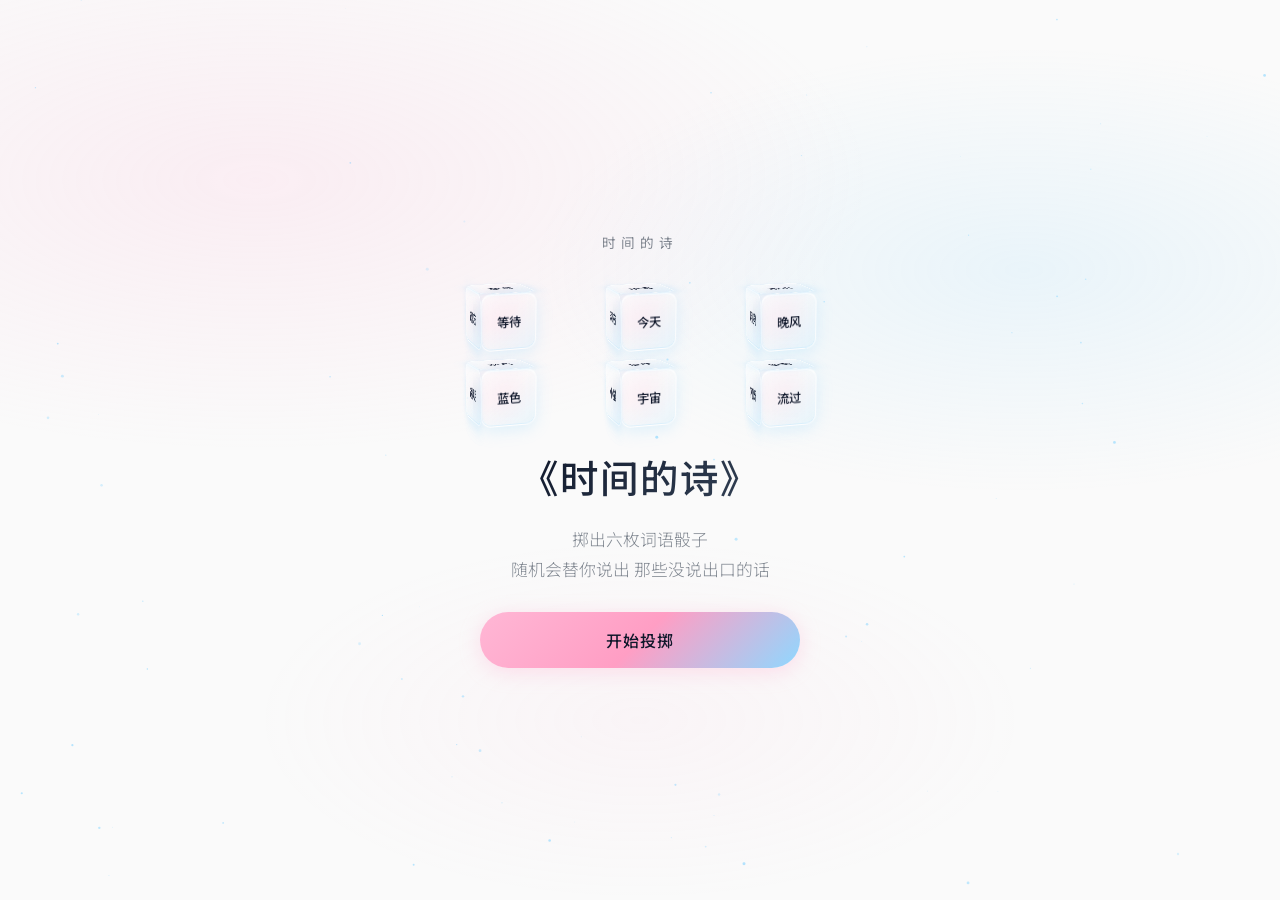
==== time-poetry-dice/index.html @ 2245b9db "Add 时间的诗 poetry dice H5 under time-poetry-dice/. Deploy as a subpath on GitHub Pages for mobile prev" ====
<!DOCTYPE html>
<html lang="zh-CN">
  <head>
    <meta charset="UTF-8" />
    <meta name="viewport" content="width=device-width, initial-scale=1.0, maximum-scale=1.0, user-scalable=no, viewport-fit=cover" />
    <meta name="apple-mobile-web-app-capable" content="yes" />
    <meta name="apple-mobile-web-app-status-bar-style" content="default" />
    <meta name="format-detection" content="telephone=no" />
    <meta name="description" content="掷出六枚词语骰子，让随机替你写出一句藏在心里的诗。" />
    <meta name="theme-color" content="#FAFAFA" />
    <meta property="og:title" content="时间的诗" />
    <meta property="og:description" content="掷出六枚词语骰子，随机会替你说出那些没说出口的话。" />
    <meta property="og:type" content="website" />
    <title>时间的诗</title>
    <link rel="preconnect" href="https://fonts.googleapis.com" />
    <link rel="preconnect" href="https://fonts.gstatic.com" crossorigin />
    <link href="https://fonts.googleapis.com/css2?family=Noto+Sans+SC:wght@300;400;500;700&display=swap" rel="stylesheet" />
    <link rel="stylesheet" href="./css/styles.css" />
  </head>
  <body>
    <canvas id="stars" aria-hidden="true"></canvas>
    <div class="aurora" aria-hidden="true"></div>

    <div id="app">
      <!-- 首页 -->
      <section class="screen screen--active" data-screen="home">
        <div class="screen-content home-content">
          <p class="logo reveal">时间的诗</p>
          <div class="dice-cluster reveal" id="home-dice-cluster" aria-hidden="true"></div>
          <h1 class="hero-title reveal">《时间的诗》</h1>
          <p class="hero-sub reveal">
            掷出六枚词语骰子<br />
            随机会替你说出 那些没说出口的话
          </p>
          <div class="actions reveal">
            <button class="btn btn-primary" type="button" data-action="start-roll">开始投掷</button>
          </div>
        </div>
      </section>

      <!-- 投掷页 -->
      <section class="screen" data-screen="roll">
        <div class="screen-content roll-content">
          <p class="roll-hint">骰子正在滚动…</p>
          <div class="dice-stage" id="roll-dice-stage"></div>
          <div class="particle-burst" id="particle-burst" aria-hidden="true"></div>
        </div>
      </section>

      <!-- 结果页 -->
      <section class="screen" data-screen="result">
        <div class="screen-content result-content">
          <p class="section-label reveal">你掷出了</p>
          <div class="dice-row reveal" id="result-dice-row"></div>

          <article class="module reveal">
            <h2 class="module-title">宇宙替你排好了答案</h2>
            <p class="poem-text" id="ai-poem"></p>
            <button class="text-btn" type="button" data-action="copy-poem">复制诗句</button>
          </article>

          <article class="module reveal">
            <h2 class="module-title">自己写一句</h2>
            <p class="module-hint">拖拽词语，排列出属于你的诗</p>
            <div class="tag-list" id="tag-list"></div>
            <p class="custom-poem" id="custom-poem"></p>
          </article>

          <article class="module module--interpret reveal">
            <h2 class="module-title">宇宙解读</h2>
            <p class="interpret-text" id="interpret-text"></p>
          </article>

          <div class="actions actions--result reveal">
            <button class="btn btn-primary" type="button" data-action="save-poster">保存诗卡</button>
            <button class="btn btn-secondary" type="button" data-action="share-friend">分享给朋友</button>
            <button class="btn btn-ghost" type="button" data-action="roll-again">再掷一次</button>
          </div>
        </div>
      </section>

      <!-- 分享页 -->
      <section class="screen" data-screen="share">
        <div class="screen-content share-content">
          <button class="share-back" type="button" data-action="back-result" aria-label="返回结果页">← 返回</button>
          <div class="poster-preview" id="poster-preview">
            <canvas id="poster-canvas"></canvas>
          </div>
          <div class="actions actions--share">
            <button class="btn btn-primary btn-block" type="button" data-action="download-poster">保存图片</button>
            <button class="btn btn-secondary btn-block" type="button" data-action="copy-share-text">复制文案</button>
          </div>
        </div>
      </section>
    </div>

    <p class="toast" id="toast" hidden></p>

    <div class="share-panel" id="share-panel" hidden>
      <div class="share-panel__backdrop" data-action="close-share"></div>
      <div class="share-panel__sheet" role="dialog" aria-label="分享">
        <p class="share-panel__title">分享给朋友</p>
        <div class="share-panel__options">
          <button class="share-option" type="button" data-action="share-copy-link">
            <span class="share-option__icon">🔗</span>
            <span class="share-option__label">复制链接</span>
          </button>
          <button class="share-option" type="button" data-action="share-copy-text">
            <span class="share-option__icon">📝</span>
            <span class="share-option__label">复制文案</span>
          </button>
          <button class="share-option" type="button" data-action="share-save">
            <span class="share-option__icon">🖼️</span>
            <span class="share-option__label">保存诗卡</span>
          </button>
        </div>
        <button class="share-panel__cancel" type="button" data-action="close-share">取消</button>
      </div>
    </div>

    <script defer src="./js/app.bundle.js"></script>
  </body>
</html>
---- time-poetry-dice/css/styles.css ----
*,
*::before,
*::after {
  box-sizing: border-box;
  margin: 0;
  padding: 0;
}

:root {
  --pink: #ffb7d5;
  --ice: #8fd8ff;
  --deep: #0f172a;
  --bg: #fafafa;
  --text: #1e293b;
  --text-dim: rgba(30, 41, 59, 0.55);
  --glass: rgba(255, 255, 255, 0.35);
  --glass-border: rgba(255, 255, 255, 0.65);
  --glass-shadow: rgba(143, 216, 255, 0.25);
  --btn-h: 56px;
  --btn-r: 28px;
  --float-cycle: 4s;
  --safe-top: env(safe-area-inset-top, 0px);
  --safe-bottom: env(safe-area-inset-bottom, 0px);
  --page-pad-x: clamp(20px, 5vw, 28px);
  --dice-sm: clamp(44px, 11vw, 56px);
  --dice-md: clamp(52px, 13vw, 68px);
  --dice-lg: clamp(64px, 16vw, 84px);
  font-size: clamp(15px, 3.8vw, 16px);
}

html,
body {
  height: 100%;
  overflow: hidden;
}

body {
  font-family: "Noto Sans SC", "HarmonyOS Sans", "PingFang SC", sans-serif;
  background: var(--bg);
  color: var(--text);
  -webkit-font-smoothing: antialiased;
  -webkit-tap-highlight-color: transparent;
}

#stars {
  position: fixed;
  inset: 0;
  width: 100%;
  height: 100%;
  z-index: 0;
  pointer-events: none;
}

.aurora {
  position: fixed;
  inset: 0;
  z-index: 1;
  pointer-events: none;
  background:
    radial-gradient(ellipse 80% 50% at 20% 20%, rgba(255, 183, 213, 0.18), transparent 60%),
    radial-gradient(ellipse 70% 45% at 80% 30%, rgba(143, 216, 255, 0.15), transparent 55%),
    radial-gradient(ellipse 60% 40% at 50% 80%, rgba(255, 183, 213, 0.08), transparent 50%);
  animation: aurora-breathe 6s ease-in-out infinite;
}

@keyframes aurora-breathe {
  0%,
  100% {
    opacity: 0.7;
  }
  50% {
    opacity: 1;
  }
}

#app {
  position: relative;
  z-index: 2;
  height: 100%;
  height: 100dvh;
}

.screen {
  position: absolute;
  inset: 0;
  display: flex;
  flex-direction: column;
  opacity: 0;
  visibility: hidden;
  pointer-events: none;
  transition: opacity 600ms cubic-bezier(0.22, 1, 0.36, 1),
    visibility 600ms;
  overflow: hidden;
}

.screen--active {
  opacity: 1;
  visibility: visible;
  pointer-events: auto;
}

.screen--entering {
  animation: screen-in 600ms cubic-bezier(0.22, 1, 0.36, 1);
}

.screen--leaving {
  animation: screen-out 600ms cubic-bezier(0.22, 1, 0.36, 1);
}

@keyframes screen-in {
  from {
    opacity: 0;
    transform: translateY(12px);
  }
  to {
    opacity: 1;
    transform: translateY(0);
  }
}

@keyframes screen-out {
  from {
    opacity: 1;
    transform: translateY(0);
  }
  to {
    opacity: 0;
    transform: translateY(-8px);
  }
}

.screen-content {
  flex: 1;
  display: flex;
  flex-direction: column;
  align-items: center;
  padding: calc(var(--safe-top) + 24px) var(--page-pad-x) calc(var(--safe-bottom) + 24px);
  overflow-y: auto;
  -webkit-overflow-scrolling: touch;
}

.reveal {
  opacity: 0;
  transform: translateY(16px);
  transition: opacity 650ms cubic-bezier(0.22, 1, 0.36, 1),
    transform 650ms cubic-bezier(0.22, 1, 0.36, 1);
}

.reveal--visible {
  opacity: 1;
  transform: translateY(0);
}

/* ── Home ── */
.home-content {
  justify-content: center;
  text-align: center;
  gap: 20px;
}

.logo {
  font-size: 0.85rem;
  letter-spacing: 0.35em;
  color: var(--text-dim);
  text-transform: uppercase;
}

.dice-cluster {
  display: grid;
  grid-template-columns: repeat(3, 1fr);
  gap: clamp(12px, 3vw, 20px);
  padding: 16px 0 8px;
  max-width: 320px;
  width: 100%;
}

.hero-title {
  font-size: clamp(1.8rem, 6vw, 2.4rem);
  font-weight: 500;
  letter-spacing: 0.05em;
  background: linear-gradient(135deg, var(--deep) 0%, #334155 100%);
  -webkit-background-clip: text;
  background-clip: text;
  -webkit-text-fill-color: transparent;
}

.hero-sub {
  font-size: clamp(0.95rem, 3.5vw, 1.05rem);
  line-height: 1.8;
  color: var(--text-dim);
  font-weight: 300;
}

/* ── Dice 3D ── */
.dice-wrap {
  perspective: 600px;
  display: flex;
  justify-content: center;
  align-items: center;
}

.dice-wrap--sm {
  --size: var(--dice-sm);
}

.dice-wrap--md {
  --size: var(--dice-md);
}

.dice-wrap--lg {
  --size: var(--dice-lg);
}

.dice-wrap--float {
  animation: dice-float var(--float-cycle) ease-in-out infinite;
}

.dice-wrap--float:nth-child(2) {
  animation-delay: 0.5s;
}
.dice-wrap--float:nth-child(3) {
  animation-delay: 1s;
}
.dice-wrap--float:nth-child(4) {
  animation-delay: 1.5s;
}
.dice-wrap--float:nth-child(5) {
  animation-delay: 2s;
}
.dice-wrap--float:nth-child(6) {
  animation-delay: 2.5s;
}

@keyframes dice-float {
  0%,
  100% {
    transform: translateY(0);
  }
  50% {
    transform: translateY(-10px);
  }
}

.dice-cube {
  --size: var(--dice-md);
  --half: calc(var(--size) / 2);
  position: relative;
  width: var(--size);
  height: var(--size);
  transform-style: preserve-3d;
  transform: rotateX(-12deg) rotateY(18deg);
  transition: transform 400ms cubic-bezier(0.22, 1, 0.36, 1);
}

.dice-wrap--sm .dice-cube {
  --size: var(--dice-sm);
}

.dice-wrap--md .dice-cube {
  --size: var(--dice-md);
}

.dice-wrap--lg .dice-cube {
  --size: var(--dice-lg);
}

.dice-face {
  position: absolute;
  inset: 0;
  display: flex;
  align-items: center;
  justify-content: center;
  font-size: calc(var(--size) * 0.22);
  font-weight: 500;
  color: var(--deep);
  backface-visibility: hidden;
  border-radius: calc(var(--size) * 0.18);
  background: linear-gradient(
    145deg,
    rgba(255, 255, 255, 0.55) 0%,
    rgba(255, 255, 255, 0.2) 40%,
    rgba(143, 216, 255, 0.15) 100%
  );
  border: 1px solid var(--glass-border);
  box-shadow:
    inset 0 1px 0 rgba(255, 255, 255, 0.8),
    inset 0 -1px 0 rgba(143, 216, 255, 0.2),
    0 4px 16px var(--glass-shadow);
  backdrop-filter: blur(8px);
  -webkit-backdrop-filter: blur(8px);
}

.dice-wrap--float .dice-cube::after {
  content: "";
  position: absolute;
  inset: -8px;
  border-radius: 50%;
  background: radial-gradient(circle, rgba(255, 183, 213, 0.25), transparent 70%);
  animation: glow-breathe var(--float-cycle) ease-in-out infinite;
  z-index: -1;
  pointer-events: none;
}

@keyframes glow-breathe {
  0%,
  100% {
    opacity: 0.4;
    transform: scale(0.95);
  }
  50% {
    opacity: 0.8;
    transform: scale(1.05);
  }
}

.dice-cube--spin {
  animation: dice-spin 1.3s cubic-bezier(0.4, 0, 0.2, 1) forwards;
}

@keyframes dice-spin {
  0% {
    transform: rotateX(0deg) rotateY(0deg) rotateZ(0deg);
  }
  100% {
    transform: rotateX(720deg) rotateY(1080deg) rotateZ(360deg);
  }
}

.dice-cube--bounce {
  animation: dice-bounce 0.3s ease-out;
}

@keyframes dice-bounce {
  0%,
  100% {
    transform: scale(1);
  }
  50% {
    transform: scale(1.08);
  }
}

.dice-cube--landed {
  filter: drop-shadow(0 0 12px rgba(255, 183, 213, 0.5));
}

/* ── Roll ── */
.roll-content {
  justify-content: center;
  gap: 32px;
}

.roll-hint {
  font-size: 0.95rem;
  color: var(--text-dim);
  letter-spacing: 0.1em;
}

.dice-stage {
  display: grid;
  grid-template-columns: repeat(3, 1fr);
  gap: clamp(16px, 4vw, 28px);
  max-width: 360px;
  width: 100%;
  position: relative;
}

.particle-burst {
  position: fixed;
  inset: 0;
  pointer-events: none;
  display: flex;
  align-items: center;
  justify-content: center;
  z-index: 10;
}

.particle-burst--active .particle {
  animation: particle-fly 1s ease-out forwards;
}

.particle {
  position: absolute;
  width: 6px;
  height: 6px;
  border-radius: 50%;
  background: linear-gradient(135deg, var(--pink), var(--ice));
  opacity: 0;
}

@keyframes particle-fly {
  0% {
    opacity: 1;
    transform: translate(0, 0) scale(1);
  }
  100% {
    opacity: 0;
    transform: translate(var(--tx), var(--ty)) scale(0);
  }
}

/* ── Result ── */
.result-content {
  align-items: stretch;
  gap: 20px;
  max-width: 480px;
  margin: 0 auto;
  width: 100%;
}

.section-label {
  text-align: center;
  font-size: 0.85rem;
  color: var(--text-dim);
  letter-spacing: 0.15em;
}

.dice-row {
  display: flex;
  flex-wrap: wrap;
  justify-content: center;
  gap: 12px;
  padding: 8px 0;
}

.module {
  background: rgba(255, 255, 255, 0.5);
  border: 1px solid rgba(255, 255, 255, 0.7);
  border-radius: 20px;
  padding: 20px;
  backdrop-filter: blur(12px);
  -webkit-backdrop-filter: blur(12px);
  box-shadow: 0 4px 24px rgba(143, 216, 255, 0.12);
}

.module-title {
  font-size: 0.9rem;
  font-weight: 500;
  color: var(--deep);
  margin-bottom: 12px;
  letter-spacing: 0.05em;
}

.module-hint {
  font-size: 0.8rem;
  color: var(--text-dim);
  margin-bottom: 12px;
}

.poem-text {
  font-size: clamp(1.05rem, 4vw, 1.2rem);
  line-height: 1.9;
  font-weight: 400;
  white-space: pre-line;
  color: var(--deep);
}

.text-btn {
  margin-top: 12px;
  background: none;
  border: none;
  color: var(--ice);
  font-size: 0.85rem;
  cursor: pointer;
  padding: 4px 0;
  font-family: inherit;
}

.text-btn:active {
  opacity: 0.7;
}

.tag-list {
  display: flex;
  flex-wrap: wrap;
  gap: 10px;
  min-height: 44px;
}

.tag-card {
  padding: 10px 16px;
  border-radius: 14px;
  border: 1px solid rgba(255, 183, 213, 0.5);
  background: linear-gradient(135deg, rgba(255, 255, 255, 0.7), rgba(255, 183, 213, 0.15));
  font-size: 0.9rem;
  color: var(--deep);
  cursor: grab;
  font-family: inherit;
  transition: transform 150ms, box-shadow 150ms;
  box-shadow: 0 2px 8px rgba(255, 183, 213, 0.15);
}

.tag-card:active {
  cursor: grabbing;
}

.tag-card--dragging {
  opacity: 0.5;
  transform: scale(0.95);
}

.tag-card--over {
  box-shadow: 0 0 0 2px var(--ice);
  transform: scale(1.05);
}

.custom-poem {
  margin-top: 14px;
  font-size: 1rem;
  line-height: 1.8;
  white-space: pre-line;
  color: var(--text-dim);
  min-height: 1.8em;
}

.module--interpret {
  background: linear-gradient(135deg, rgba(15, 23, 42, 0.04), rgba(143, 216, 255, 0.08));
}

.interpret-text {
  font-size: 0.95rem;
  line-height: 1.85;
  white-space: pre-line;
  color: var(--text);
  font-weight: 300;
}

/* ── Buttons ── */
.actions {
  display: flex;
  flex-direction: column;
  gap: 12px;
  width: 100%;
  max-width: 320px;
  margin: 8px auto 0;
}

.actions--result {
  max-width: 100%;
  padding-top: 8px;
}

.btn {
  height: var(--btn-h);
  border-radius: var(--btn-r);
  border: none;
  font-family: inherit;
  font-size: 1rem;
  font-weight: 500;
  cursor: pointer;
  transition: transform 150ms ease, box-shadow 150ms ease, opacity 150ms;
  letter-spacing: 0.05em;
}

.btn:active,
.btn--pressed {
  transform: scale(0.95);
}

.btn-primary {
  background: linear-gradient(135deg, var(--pink) 0%, #ff9ec4 50%, var(--ice) 100%);
  color: var(--deep);
  box-shadow: 0 4px 20px rgba(255, 183, 213, 0.4);
}

.btn-secondary {
  background: rgba(255, 255, 255, 0.7);
  color: var(--deep);
  border: 1px solid rgba(143, 216, 255, 0.5);
  box-shadow: 0 2px 12px rgba(143, 216, 255, 0.15);
}

.btn-ghost {
  background: transparent;
  color: var(--text-dim);
  height: 44px;
}

.btn-block {
  width: 100%;
}

/* ── Share ── */
.share-content {
  align-items: stretch;
  gap: 16px;
}

.share-back {
  align-self: flex-start;
  background: none;
  border: none;
  font-family: inherit;
  font-size: 0.95rem;
  color: var(--text-dim);
  cursor: pointer;
  padding: 4px 0;
}

.poster-preview {
  display: flex;
  justify-content: center;
  align-items: center;
  flex: 1;
  min-height: 0;
  overflow: hidden;
}

#poster-canvas {
  border-radius: 16px;
  box-shadow: 0 8px 40px rgba(15, 23, 42, 0.2);
  max-height: 60vh;
  width: auto;
  height: auto;
}

.actions--share {
  max-width: 100%;
}

/* ── Toast ── */
.toast[hidden] {
  display: none !important;
}

.toast:not([hidden]) {
  position: fixed;
  bottom: calc(var(--safe-bottom) + 32px);
  left: 50%;
  transform: translateX(-50%);
  z-index: 100;
  background: rgba(15, 23, 42, 0.85);
  color: #fff;
  padding: 12px 24px;
  border-radius: 24px;
  font-size: 0.9rem;
  pointer-events: none;
  animation: toast-in 300ms ease;
}

@keyframes toast-in {
  from {
    opacity: 0;
    transform: translateX(-50%) translateY(8px);
  }
  to {
    opacity: 1;
    transform: translateX(-50%) translateY(0);
  }
}

/* ── Share panel ── */
.share-panel[hidden] {
  display: none !important;
}

.share-panel:not([hidden]) {
  position: fixed;
  inset: 0;
  z-index: 50;
  display: flex;
  align-items: flex-end;
  justify-content: center;
}

.share-panel__backdrop {
  position: absolute;
  inset: 0;
  background: rgba(15, 23, 42, 0.4);
  backdrop-filter: blur(4px);
}

.share-panel__sheet {
  position: relative;
  width: 100%;
  max-width: 480px;
  background: #fff;
  border-radius: 24px 24px 0 0;
  padding: 24px var(--page-pad-x) calc(var(--safe-bottom) + 16px);
  animation: sheet-up 300ms ease;
}

@keyframes sheet-up {
  from {
    transform: translateY(100%);
  }
  to {
    transform: translateY(0);
  }
}

.share-panel__title {
  text-align: center;
  font-size: 0.95rem;
  color: var(--text-dim);
  margin-bottom: 20px;
}

.share-panel__options {
  display: flex;
  justify-content: center;
  gap: 32px;
  margin-bottom: 20px;
}

.share-option {
  display: flex;
  flex-direction: column;
  align-items: center;
  gap: 8px;
  background: none;
  border: none;
  cursor: pointer;
  font-family: inherit;
}

.share-option__icon {
  width: 56px;
  height: 56px;
  border-radius: 16px;
  background: rgba(143, 216, 255, 0.15);
  display: flex;
  align-items: center;
  justify-content: center;
  font-size: 1.5rem;
}

.share-option__label {
  font-size: 0.8rem;
  color: var(--text-dim);
}

.share-panel__cancel {
  width: 100%;
  height: 48px;
  border: none;
  background: rgba(15, 23, 42, 0.05);
  border-radius: 24px;
  font-family: inherit;
  font-size: 0.95rem;
  color: var(--text-dim);
  cursor: pointer;
}

@media (min-width: 768px) {
  .dice-cluster {
    max-width: 400px;
  }

  .dice-stage {
    max-width: 420px;
  }
}
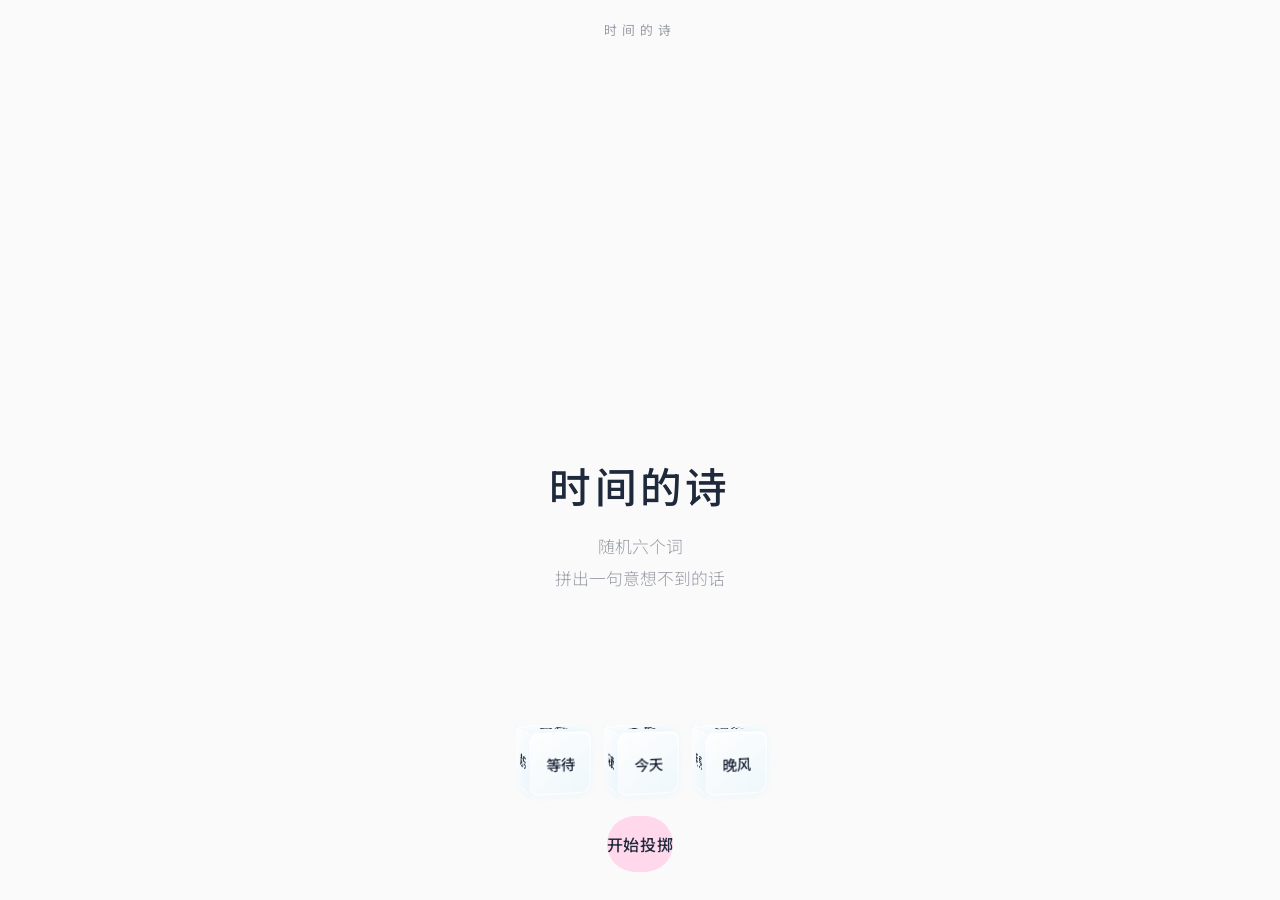
==== commit 78ed8b5b: "Update 时间的诗 to V2 PRD: minimal home, best arrangement, new share. Shift from universe/healing theme " ====
--- a/time-poetry-dice/index.html
+++ b/time-poetry-dice/index.html
@@ -6,10 +6,10 @@
     <meta name="apple-mobile-web-app-capable" content="yes" />
     <meta name="apple-mobile-web-app-status-bar-style" content="default" />
     <meta name="format-detection" content="telephone=no" />
-    <meta name="description" content="掷出六枚词语骰子，让随机替你写出一句藏在心里的诗。" />
+    <meta name="description" content="随机六个词，拼出一句意想不到的话。" />
     <meta name="theme-color" content="#FAFAFA" />
     <meta property="og:title" content="时间的诗" />
-    <meta property="og:description" content="掷出六枚词语骰子，随机会替你说出那些没说出口的话。" />
+    <meta property="og:description" content="随机六个词，拼出一句意想不到的话。" />
     <meta property="og:type" content="website" />
     <title>时间的诗</title>
     <link rel="preconnect" href="https://fonts.googleapis.com" />
@@ -18,21 +18,18 @@
     <link rel="stylesheet" href="./css/styles.css" />
   </head>
   <body>
-    <canvas id="stars" aria-hidden="true"></canvas>
-    <div class="aurora" aria-hidden="true"></div>
-
     <div id="app">
       <!-- 首页 -->
       <section class="screen screen--active" data-screen="home">
         <div class="screen-content home-content">
           <p class="logo reveal">时间的诗</p>
-          <div class="dice-cluster reveal" id="home-dice-cluster" aria-hidden="true"></div>
-          <h1 class="hero-title reveal">《时间的诗》</h1>
-          <p class="hero-sub reveal">
-            掷出六枚词语骰子<br />
-            随机会替你说出 那些没说出口的话
-          </p>
-          <div class="actions reveal">
+          <div class="home-spacer reveal" aria-hidden="true"></div>
+          <div class="home-main reveal">
+            <h1 class="hero-title">时间的诗</h1>
+            <p class="hero-sub">随机六个词<br />拼出一句意想不到的话</p>
+          </div>
+          <div class="home-bottom reveal">
+            <div class="dice-cluster dice-cluster--3" id="home-dice-cluster" aria-hidden="true"></div>
             <button class="btn btn-primary" type="button" data-action="start-roll">开始投掷</button>
           </div>
         </div>
@@ -41,40 +38,29 @@
       <!-- 投掷页 -->
       <section class="screen" data-screen="roll">
         <div class="screen-content roll-content">
-          <p class="roll-hint">骰子正在滚动…</p>
           <div class="dice-stage" id="roll-dice-stage"></div>
-          <div class="particle-burst" id="particle-burst" aria-hidden="true"></div>
         </div>
       </section>
 
       <!-- 结果页 -->
       <section class="screen" data-screen="result">
         <div class="screen-content result-content">
-          <p class="section-label reveal">你掷出了</p>
-          <div class="dice-row reveal" id="result-dice-row"></div>
+          <div class="result-dice-mini reveal" id="result-dice-row"></div>
 
-          <article class="module reveal">
-            <h2 class="module-title">宇宙替你排好了答案</h2>
-            <p class="poem-text" id="ai-poem"></p>
-            <button class="text-btn" type="button" data-action="copy-poem">复制诗句</button>
-          </article>
-
-          <article class="module reveal">
-            <h2 class="module-title">自己写一句</h2>
-            <p class="module-hint">拖拽词语，排列出属于你的诗</p>
+          <div class="arrange-core reveal">
+            <h2 class="module-title">你会怎么排列？</h2>
+            <div class="word-reveal" id="word-reveal" aria-live="polite"></div>
             <div class="tag-list" id="tag-list"></div>
-            <p class="custom-poem" id="custom-poem"></p>
-          </article>
-
-          <article class="module module--interpret reveal">
-            <h2 class="module-title">宇宙解读</h2>
-            <p class="interpret-text" id="interpret-text"></p>
-          </article>
+            <p class="custom-preview" id="custom-poem"></p>
+            <button class="btn btn-soft" type="button" data-action="best-arrange">看看最佳排列</button>
+            <p class="best-loading" id="best-loading" hidden>正在寻找最合适的位置…</p>
+            <p class="best-poem" id="best-poem"></p>
+          </div>
 
           <div class="actions actions--result reveal">
-            <button class="btn btn-primary" type="button" data-action="save-poster">保存诗卡</button>
-            <button class="btn btn-secondary" type="button" data-action="share-friend">分享给朋友</button>
-            <button class="btn btn-ghost" type="button" data-action="roll-again">再掷一次</button>
+            <button class="btn btn-primary" type="button" data-action="save-poster">保存图片</button>
+            <button class="btn btn-secondary" type="button" data-action="roll-again">重新投掷</button>
+            <button class="btn btn-ghost" type="button" data-action="share-friend">分享给朋友</button>
           </div>
         </div>
       </section>
@@ -109,10 +95,6 @@
             <span class="share-option__icon">📝</span>
             <span class="share-option__label">复制文案</span>
           </button>
-          <button class="share-option" type="button" data-action="share-save">
-            <span class="share-option__icon">🖼️</span>
-            <span class="share-option__label">保存诗卡</span>
-          </button>
         </div>
         <button class="share-panel__cancel" type="button" data-action="close-share">取消</button>
       </div>
--- a/time-poetry-dice/css/styles.css
+++ b/time-poetry-dice/css/styles.css
@@ -7,24 +7,23 @@
 }
 
 :root {
-  --pink: #ffb7d5;
-  --ice: #8fd8ff;
-  --deep: #0f172a;
+  --pink: #ffd8ec;
+  --ice: #d9f2ff;
+  --text: #1e293b;
+  --text-dim: rgba(30, 41, 59, 0.45);
   --bg: #fafafa;
-  --text: #1e293b;
-  --text-dim: rgba(30, 41, 59, 0.55);
-  --glass: rgba(255, 255, 255, 0.35);
-  --glass-border: rgba(255, 255, 255, 0.65);
-  --glass-shadow: rgba(143, 216, 255, 0.25);
+  --glass: rgba(255, 255, 255, 0.55);
+  --glass-border: rgba(255, 255, 255, 0.85);
   --btn-h: 56px;
   --btn-r: 28px;
   --float-cycle: 4s;
   --safe-top: env(safe-area-inset-top, 0px);
   --safe-bottom: env(safe-area-inset-bottom, 0px);
-  --page-pad-x: clamp(20px, 5vw, 28px);
-  --dice-sm: clamp(44px, 11vw, 56px);
-  --dice-md: clamp(52px, 13vw, 68px);
-  --dice-lg: clamp(64px, 16vw, 84px);
+  --page-pad-x: clamp(24px, 6vw, 32px);
+  --dice-xs: clamp(32px, 8vw, 40px);
+  --dice-sm: clamp(48px, 12vw, 60px);
+  --dice-lg: clamp(56px, 14vw, 72px);
+  --poem-size: clamp(28px, 7vw, 42px);
   font-size: clamp(15px, 3.8vw, 16px);
 }
 
@@ -42,40 +41,7 @@
   -webkit-tap-highlight-color: transparent;
 }
 
-#stars {
-  position: fixed;
-  inset: 0;
-  width: 100%;
-  height: 100%;
-  z-index: 0;
-  pointer-events: none;
-}
-
-.aurora {
-  position: fixed;
-  inset: 0;
-  z-index: 1;
-  pointer-events: none;
-  background:
-    radial-gradient(ellipse 80% 50% at 20% 20%, rgba(255, 183, 213, 0.18), transparent 60%),
-    radial-gradient(ellipse 70% 45% at 80% 30%, rgba(143, 216, 255, 0.15), transparent 55%),
-    radial-gradient(ellipse 60% 40% at 50% 80%, rgba(255, 183, 213, 0.08), transparent 50%);
-  animation: aurora-breathe 6s ease-in-out infinite;
-}
-
-@keyframes aurora-breathe {
-  0%,
-  100% {
-    opacity: 0.7;
-  }
-  50% {
-    opacity: 1;
-  }
-}
-
 #app {
-  position: relative;
-  z-index: 2;
   height: 100%;
   height: 100dvh;
 }
@@ -88,8 +54,7 @@
   opacity: 0;
   visibility: hidden;
   pointer-events: none;
-  transition: opacity 600ms cubic-bezier(0.22, 1, 0.36, 1),
-    visibility 600ms;
+  transition: opacity 500ms cubic-bezier(0.22, 1, 0.36, 1), visibility 500ms;
   overflow: hidden;
 }
 
@@ -100,17 +65,13 @@
 }
 
 .screen--entering {
-  animation: screen-in 600ms cubic-bezier(0.22, 1, 0.36, 1);
-}
-
-.screen--leaving {
-  animation: screen-out 600ms cubic-bezier(0.22, 1, 0.36, 1);
+  animation: screen-in 500ms cubic-bezier(0.22, 1, 0.36, 1);
 }
 
 @keyframes screen-in {
   from {
     opacity: 0;
-    transform: translateY(12px);
+    transform: translateY(8px);
   }
   to {
     opacity: 1;
@@ -118,32 +79,21 @@
   }
 }
 
-@keyframes screen-out {
-  from {
-    opacity: 1;
-    transform: translateY(0);
-  }
-  to {
-    opacity: 0;
-    transform: translateY(-8px);
-  }
-}
-
 .screen-content {
   flex: 1;
   display: flex;
   flex-direction: column;
   align-items: center;
-  padding: calc(var(--safe-top) + 24px) var(--page-pad-x) calc(var(--safe-bottom) + 24px);
+  padding: calc(var(--safe-top) + 20px) var(--page-pad-x) calc(var(--safe-bottom) + 20px);
   overflow-y: auto;
   -webkit-overflow-scrolling: touch;
 }
 
 .reveal {
   opacity: 0;
-  transform: translateY(16px);
-  transition: opacity 650ms cubic-bezier(0.22, 1, 0.36, 1),
-    transform 650ms cubic-bezier(0.22, 1, 0.36, 1);
+  transform: translateY(12px);
+  transition: opacity 550ms cubic-bezier(0.22, 1, 0.36, 1),
+    transform 550ms cubic-bezier(0.22, 1, 0.36, 1);
 }
 
 .reveal--visible {
@@ -153,116 +103,97 @@
 
 /* ── Home ── */
 .home-content {
-  justify-content: center;
+  height: 100%;
   text-align: center;
-  gap: 20px;
 }
 
 .logo {
-  font-size: 0.85rem;
-  letter-spacing: 0.35em;
-  color: var(--text-dim);
-  text-transform: uppercase;
-}
-
-.dice-cluster {
-  display: grid;
-  grid-template-columns: repeat(3, 1fr);
-  gap: clamp(12px, 3vw, 20px);
-  padding: 16px 0 8px;
-  max-width: 320px;
-  width: 100%;
+  font-size: 0.8rem;
+  letter-spacing: 0.4em;
+  color: var(--text-dim);
+  flex-shrink: 0;
+}
+
+.home-spacer {
+  flex: 3;
+  min-height: 0;
+}
+
+.home-main {
+  flex-shrink: 0;
+  padding: 0 8px;
+}
+
+.home-bottom {
+  flex: 2;
+  display: flex;
+  flex-direction: column;
+  align-items: center;
+  justify-content: flex-end;
+  gap: 28px;
+  width: 100%;
+  padding-bottom: 8px;
 }
 
 .hero-title {
-  font-size: clamp(1.8rem, 6vw, 2.4rem);
+  font-size: clamp(2rem, 7vw, 2.6rem);
   font-weight: 500;
-  letter-spacing: 0.05em;
-  background: linear-gradient(135deg, var(--deep) 0%, #334155 100%);
-  -webkit-background-clip: text;
-  background-clip: text;
-  -webkit-text-fill-color: transparent;
+  letter-spacing: 0.08em;
+  color: var(--text);
+  margin-bottom: 16px;
 }
 
 .hero-sub {
-  font-size: clamp(0.95rem, 3.5vw, 1.05rem);
-  line-height: 1.8;
+  font-size: clamp(0.95rem, 3.6vw, 1.05rem);
+  line-height: 1.9;
   color: var(--text-dim);
   font-weight: 300;
 }
 
-/* ── Dice 3D ── */
+.dice-cluster--3 {
+  display: flex;
+  justify-content: center;
+  gap: clamp(16px, 5vw, 28px);
+}
+
+/* ── Dice ── */
 .dice-wrap {
-  perspective: 600px;
-  display: flex;
-  justify-content: center;
-  align-items: center;
-}
-
-.dice-wrap--sm {
-  --size: var(--dice-sm);
-}
-
-.dice-wrap--md {
-  --size: var(--dice-md);
-}
-
-.dice-wrap--lg {
-  --size: var(--dice-lg);
-}
+  perspective: 500px;
+  display: flex;
+  justify-content: center;
+  align-items: center;
+}
+
+.dice-wrap--xs { --size: var(--dice-xs); }
+.dice-wrap--sm { --size: var(--dice-sm); }
+.dice-wrap--lg { --size: var(--dice-lg); }
 
 .dice-wrap--float {
   animation: dice-float var(--float-cycle) ease-in-out infinite;
 }
 
-.dice-wrap--float:nth-child(2) {
-  animation-delay: 0.5s;
-}
-.dice-wrap--float:nth-child(3) {
-  animation-delay: 1s;
-}
-.dice-wrap--float:nth-child(4) {
-  animation-delay: 1.5s;
-}
-.dice-wrap--float:nth-child(5) {
-  animation-delay: 2s;
-}
-.dice-wrap--float:nth-child(6) {
-  animation-delay: 2.5s;
-}
+.dice-wrap--float:nth-child(2) { animation-delay: 0.5s; }
+.dice-wrap--float:nth-child(3) { animation-delay: 1s; }
 
 @keyframes dice-float {
-  0%,
-  100% {
-    transform: translateY(0);
-  }
-  50% {
-    transform: translateY(-10px);
-  }
+  0%, 100% { transform: translateY(0); }
+  50% { transform: translateY(-8px); }
 }
 
 .dice-cube {
-  --size: var(--dice-md);
+  --size: var(--dice-sm);
   --half: calc(var(--size) / 2);
   position: relative;
   width: var(--size);
   height: var(--size);
   transform-style: preserve-3d;
-  transform: rotateX(-12deg) rotateY(18deg);
-  transition: transform 400ms cubic-bezier(0.22, 1, 0.36, 1);
-}
-
-.dice-wrap--sm .dice-cube {
-  --size: var(--dice-sm);
-}
-
-.dice-wrap--md .dice-cube {
-  --size: var(--dice-md);
-}
-
-.dice-wrap--lg .dice-cube {
-  --size: var(--dice-lg);
-}
+  transform: rotateX(-10deg) rotateY(16deg);
+  transition: transform 350ms cubic-bezier(0.22, 1, 0.36, 1);
+}
+
+.dice-wrap--xs .dice-cube { --size: var(--dice-xs); }
+.dice-wrap--sm .dice-cube { --size: var(--dice-sm); }
+.dice-wrap--lg .dice-cube { --size: var(--dice-lg); }
 
 .dice-face {
   position: absolute;
@@ -270,274 +201,224 @@
   display: flex;
   align-items: center;
   justify-content: center;
-  font-size: calc(var(--size) * 0.22);
+  font-size: calc(var(--size) * 0.24);
   font-weight: 500;
-  color: var(--deep);
+  color: var(--text);
   backface-visibility: hidden;
-  border-radius: calc(var(--size) * 0.18);
-  background: linear-gradient(
-    145deg,
-    rgba(255, 255, 255, 0.55) 0%,
-    rgba(255, 255, 255, 0.2) 40%,
-    rgba(143, 216, 255, 0.15) 100%
-  );
+  border-radius: calc(var(--size) * 0.16);
+  background: linear-gradient(145deg, rgba(255,255,255,0.7), rgba(217,242,255,0.35));
   border: 1px solid var(--glass-border);
   box-shadow:
-    inset 0 1px 0 rgba(255, 255, 255, 0.8),
-    inset 0 -1px 0 rgba(143, 216, 255, 0.2),
-    0 4px 16px var(--glass-shadow);
-  backdrop-filter: blur(8px);
-  -webkit-backdrop-filter: blur(8px);
-}
-
-.dice-wrap--float .dice-cube::after {
-  content: "";
-  position: absolute;
-  inset: -8px;
-  border-radius: 50%;
-  background: radial-gradient(circle, rgba(255, 183, 213, 0.25), transparent 70%);
-  animation: glow-breathe var(--float-cycle) ease-in-out infinite;
-  z-index: -1;
+    inset 0 1px 0 rgba(255,255,255,0.9),
+    0 2px 8px rgba(217,242,255,0.35);
+  backdrop-filter: blur(6px);
+  -webkit-backdrop-filter: blur(6px);
+}
+
+.dice-wrap--drop {
+  animation: dice-drop 0.35s cubic-bezier(0.22, 1, 0.36, 1) forwards;
+}
+
+@keyframes dice-drop {
+  from { transform: translateY(-40px); opacity: 0; }
+  to { transform: translateY(0); opacity: 1; }
+}
+
+.dice-wrap--pending {
+  opacity: 0;
   pointer-events: none;
 }
 
-@keyframes glow-breathe {
-  0%,
-  100% {
-    opacity: 0.4;
-    transform: scale(0.95);
-  }
-  50% {
-    opacity: 0.8;
-    transform: scale(1.05);
-  }
+.dice-wrap--appear {
+  animation: dice-appear 0.5s ease forwards;
+}
+
+@keyframes dice-appear {
+  from { opacity: 0; transform: translateY(16px) scale(0.92); }
+  to { opacity: 1; transform: translateY(0) scale(1); }
 }
 
 .dice-cube--spin {
-  animation: dice-spin 1.3s cubic-bezier(0.4, 0, 0.2, 1) forwards;
+  animation: dice-spin 0.7s cubic-bezier(0.4, 0, 0.2, 1) forwards;
 }
 
 @keyframes dice-spin {
-  0% {
-    transform: rotateX(0deg) rotateY(0deg) rotateZ(0deg);
-  }
-  100% {
-    transform: rotateX(720deg) rotateY(1080deg) rotateZ(360deg);
-  }
-}
-
-.dice-cube--bounce {
-  animation: dice-bounce 0.3s ease-out;
-}
-
-@keyframes dice-bounce {
-  0%,
-  100% {
-    transform: scale(1);
-  }
-  50% {
-    transform: scale(1.08);
-  }
+  from { transform: rotateX(0) rotateY(0); }
+  to { transform: rotateX(540deg) rotateY(720deg); }
 }
 
 .dice-cube--landed {
-  filter: drop-shadow(0 0 12px rgba(255, 183, 213, 0.5));
+  transition: transform 0.25s ease-out;
 }
 
 /* ── Roll ── */
 .roll-content {
   justify-content: center;
-  gap: 32px;
-}
-
-.roll-hint {
-  font-size: 0.95rem;
-  color: var(--text-dim);
-  letter-spacing: 0.1em;
 }
 
 .dice-stage {
   display: grid;
   grid-template-columns: repeat(3, 1fr);
-  gap: clamp(16px, 4vw, 28px);
-  max-width: 360px;
-  width: 100%;
-  position: relative;
-}
-
-.particle-burst {
-  position: fixed;
-  inset: 0;
-  pointer-events: none;
-  display: flex;
-  align-items: center;
-  justify-content: center;
-  z-index: 10;
-}
-
-.particle-burst--active .particle {
-  animation: particle-fly 1s ease-out forwards;
-}
-
-.particle {
-  position: absolute;
-  width: 6px;
-  height: 6px;
-  border-radius: 50%;
-  background: linear-gradient(135deg, var(--pink), var(--ice));
-  opacity: 0;
-}
-
-@keyframes particle-fly {
-  0% {
-    opacity: 1;
-    transform: translate(0, 0) scale(1);
-  }
-  100% {
-    opacity: 0;
-    transform: translate(var(--tx), var(--ty)) scale(0);
-  }
+  gap: clamp(14px, 4vw, 24px);
+  max-width: 340px;
+  width: 100%;
 }
 
 /* ── Result ── */
 .result-content {
   align-items: stretch;
-  gap: 20px;
+  gap: 24px;
   max-width: 480px;
   margin: 0 auto;
   width: 100%;
 }
 
-.section-label {
+.result-dice-mini {
+  display: flex;
+  justify-content: center;
+  gap: 8px;
+  opacity: 0.7;
+  transform: scale(0.85);
+  transform-origin: center top;
+}
+
+.arrange-core {
+  flex: 1;
+  display: flex;
+  flex-direction: column;
+  align-items: center;
   text-align: center;
+  gap: 16px;
+  padding: 8px 0 16px;
+}
+
+.module-title {
   font-size: 0.85rem;
-  color: var(--text-dim);
-  letter-spacing: 0.15em;
-}
-
-.dice-row {
+  font-weight: 400;
+  color: var(--text-dim);
+  letter-spacing: 0.12em;
+}
+
+.word-reveal {
+  display: flex;
+  flex-direction: column;
+  align-items: center;
+  gap: 6px;
+  min-height: 0;
+  margin-bottom: 4px;
+}
+
+.word-reveal:not(.word-reveal--active) {
+  display: none;
+}
+
+.word-chip {
+  font-size: 0.9rem;
+  color: var(--text-dim);
+  opacity: 0;
+  animation: chip-in 0.4s ease forwards;
+}
+
+@keyframes chip-in {
+  from { opacity: 0; transform: translateY(6px); }
+  to { opacity: 1; transform: translateY(0); }
+}
+
+.tag-list {
   display: flex;
   flex-wrap: wrap;
   justify-content: center;
-  gap: 12px;
-  padding: 8px 0;
-}
-
-.module {
-  background: rgba(255, 255, 255, 0.5);
-  border: 1px solid rgba(255, 255, 255, 0.7);
-  border-radius: 20px;
-  padding: 20px;
-  backdrop-filter: blur(12px);
-  -webkit-backdrop-filter: blur(12px);
-  box-shadow: 0 4px 24px rgba(143, 216, 255, 0.12);
-}
-
-.module-title {
+  gap: 10px;
+  min-height: 44px;
+  width: 100%;
+}
+
+.tag-card {
+  padding: 10px 18px;
+  border-radius: 16px;
+  border: 1px solid rgba(255, 216, 236, 0.8);
+  background: var(--pink);
+  font-size: 0.95rem;
+  color: var(--text);
+  cursor: grab;
+  font-family: inherit;
+  transition: transform 300ms cubic-bezier(0.22, 1, 0.36, 1), box-shadow 200ms;
+}
+
+.tag-card:active { cursor: grabbing; }
+
+.tag-card--dragging {
+  opacity: 0.45;
+  transform: scale(0.96);
+}
+
+.tag-card--over {
+  box-shadow: 0 0 0 2px var(--ice);
+  transform: scale(1.04);
+}
+
+.custom-preview {
+  font-size: 1rem;
+  line-height: 1.7;
+  white-space: pre-line;
+  color: var(--text-dim);
+  min-height: 1.7em;
+}
+
+.btn-soft {
+  height: 44px;
+  padding: 0 24px;
+  border-radius: 22px;
+  border: 1px solid rgba(217, 242, 255, 0.9);
+  background: var(--ice);
+  color: var(--text);
+  font-family: inherit;
   font-size: 0.9rem;
-  font-weight: 500;
-  color: var(--deep);
-  margin-bottom: 12px;
+  cursor: pointer;
+  transition: transform 150ms;
+}
+
+.btn-soft:active { transform: scale(0.96); }
+
+.best-loading {
+  font-size: 0.85rem;
+  color: var(--text-dim);
   letter-spacing: 0.05em;
-}
-
-.module-hint {
-  font-size: 0.8rem;
-  color: var(--text-dim);
-  margin-bottom: 12px;
-}
-
-.poem-text {
-  font-size: clamp(1.05rem, 4vw, 1.2rem);
-  line-height: 1.9;
+  animation: pulse 1.2s ease-in-out infinite;
+}
+
+@keyframes pulse {
+  0%, 100% { opacity: 0.45; }
+  50% { opacity: 1; }
+}
+
+.best-poem {
+  font-size: var(--poem-size);
+  line-height: 1.6;
   font-weight: 400;
   white-space: pre-line;
-  color: var(--deep);
-}
-
-.text-btn {
-  margin-top: 12px;
-  background: none;
-  border: none;
-  color: var(--ice);
-  font-size: 0.85rem;
-  cursor: pointer;
-  padding: 4px 0;
-  font-family: inherit;
-}
-
-.text-btn:active {
-  opacity: 0.7;
-}
-
-.tag-list {
-  display: flex;
-  flex-wrap: wrap;
-  gap: 10px;
-  min-height: 44px;
-}
-
-.tag-card {
-  padding: 10px 16px;
-  border-radius: 14px;
-  border: 1px solid rgba(255, 183, 213, 0.5);
-  background: linear-gradient(135deg, rgba(255, 255, 255, 0.7), rgba(255, 183, 213, 0.15));
-  font-size: 0.9rem;
-  color: var(--deep);
-  cursor: grab;
-  font-family: inherit;
-  transition: transform 150ms, box-shadow 150ms;
-  box-shadow: 0 2px 8px rgba(255, 183, 213, 0.15);
-}
-
-.tag-card:active {
-  cursor: grabbing;
-}
-
-.tag-card--dragging {
-  opacity: 0.5;
-  transform: scale(0.95);
-}
-
-.tag-card--over {
-  box-shadow: 0 0 0 2px var(--ice);
-  transform: scale(1.05);
-}
-
-.custom-poem {
-  margin-top: 14px;
-  font-size: 1rem;
-  line-height: 1.8;
-  white-space: pre-line;
-  color: var(--text-dim);
-  min-height: 1.8em;
-}
-
-.module--interpret {
-  background: linear-gradient(135deg, rgba(15, 23, 42, 0.04), rgba(143, 216, 255, 0.08));
-}
-
-.interpret-text {
-  font-size: 0.95rem;
-  line-height: 1.85;
-  white-space: pre-line;
-  color: var(--text);
-  font-weight: 300;
+  color: var(--text);
+  text-align: center;
+  max-width: 100%;
+  opacity: 0;
+  transform: translateY(8px);
+  transition: opacity 600ms ease, transform 600ms ease;
+}
+
+.best-poem--visible {
+  opacity: 1;
+  transform: translateY(0);
 }
 
 /* ── Buttons ── */
 .actions {
   display: flex;
   flex-direction: column;
-  gap: 12px;
+  gap: 10px;
   width: 100%;
   max-width: 320px;
-  margin: 8px auto 0;
-}
-
-.actions--result {
-  max-width: 100%;
-  padding-top: 8px;
+  margin: 0 auto;
+  flex-shrink: 0;
 }
 
 .btn {
@@ -548,8 +429,8 @@
   font-size: 1rem;
   font-weight: 500;
   cursor: pointer;
-  transition: transform 150ms ease, box-shadow 150ms ease, opacity 150ms;
-  letter-spacing: 0.05em;
+  transition: transform 150ms ease;
+  letter-spacing: 0.04em;
 }
 
 .btn:active,
@@ -558,16 +439,13 @@
 }
 
 .btn-primary {
-  background: linear-gradient(135deg, var(--pink) 0%, #ff9ec4 50%, var(--ice) 100%);
-  color: var(--deep);
-  box-shadow: 0 4px 20px rgba(255, 183, 213, 0.4);
+  background: var(--pink);
+  color: var(--text);
 }
 
 .btn-secondary {
-  background: rgba(255, 255, 255, 0.7);
-  color: var(--deep);
-  border: 1px solid rgba(143, 216, 255, 0.5);
-  box-shadow: 0 2px 12px rgba(143, 216, 255, 0.15);
+  background: var(--ice);
+  color: var(--text);
 }
 
 .btn-ghost {
@@ -576,9 +454,7 @@
   height: 44px;
 }
 
-.btn-block {
-  width: 100%;
-}
+.btn-block { width: 100%; }
 
 /* ── Share ── */
 .share-content {
@@ -607,21 +483,15 @@
 }
 
 #poster-canvas {
-  border-radius: 16px;
-  box-shadow: 0 8px 40px rgba(15, 23, 42, 0.2);
-  max-height: 60vh;
-  width: auto;
-  height: auto;
-}
-
-.actions--share {
-  max-width: 100%;
-}
+  border-radius: 12px;
+  box-shadow: 0 4px 24px rgba(30, 41, 59, 0.08);
+  max-height: 58vh;
+}
+
+.actions--share { max-width: 100%; }
 
 /* ── Toast ── */
-.toast[hidden] {
-  display: none !important;
-}
+.toast[hidden] { display: none !important; }
 
 .toast:not([hidden]) {
   position: fixed;
@@ -629,30 +499,16 @@
   left: 50%;
   transform: translateX(-50%);
   z-index: 100;
-  background: rgba(15, 23, 42, 0.85);
+  background: rgba(30, 41, 59, 0.88);
   color: #fff;
   padding: 12px 24px;
   border-radius: 24px;
   font-size: 0.9rem;
   pointer-events: none;
-  animation: toast-in 300ms ease;
-}
-
-@keyframes toast-in {
-  from {
-    opacity: 0;
-    transform: translateX(-50%) translateY(8px);
-  }
-  to {
-    opacity: 1;
-    transform: translateX(-50%) translateY(0);
-  }
 }
 
 /* ── Share panel ── */
-.share-panel[hidden] {
-  display: none !important;
-}
+.share-panel[hidden] { display: none !important; }
 
 .share-panel:not([hidden]) {
   position: fixed;
@@ -666,8 +522,7 @@
 .share-panel__backdrop {
   position: absolute;
   inset: 0;
-  background: rgba(15, 23, 42, 0.4);
-  backdrop-filter: blur(4px);
+  background: rgba(30, 41, 59, 0.25);
 }
 
 .share-panel__sheet {
@@ -681,12 +536,8 @@
 }
 
 @keyframes sheet-up {
-  from {
-    transform: translateY(100%);
-  }
-  to {
-    transform: translateY(0);
-  }
+  from { transform: translateY(100%); }
+  to { transform: translateY(0); }
 }
 
 .share-panel__title {
@@ -699,7 +550,7 @@
 .share-panel__options {
   display: flex;
   justify-content: center;
-  gap: 32px;
+  gap: 40px;
   margin-bottom: 20px;
 }
 
@@ -715,14 +566,14 @@
 }
 
 .share-option__icon {
-  width: 56px;
-  height: 56px;
-  border-radius: 16px;
-  background: rgba(143, 216, 255, 0.15);
-  display: flex;
-  align-items: center;
-  justify-content: center;
-  font-size: 1.5rem;
+  width: 52px;
+  height: 52px;
+  border-radius: 14px;
+  background: var(--ice);
+  display: flex;
+  align-items: center;
+  justify-content: center;
+  font-size: 1.4rem;
 }
 
 .share-option__label {
@@ -734,7 +585,7 @@
   width: 100%;
   height: 48px;
   border: none;
-  background: rgba(15, 23, 42, 0.05);
+  background: var(--bg);
   border-radius: 24px;
   font-family: inherit;
   font-size: 0.95rem;
@@ -743,11 +594,5 @@
 }
 
 @media (min-width: 768px) {
-  .dice-cluster {
-    max-width: 400px;
-  }
-
-  .dice-stage {
-    max-width: 420px;
-  }
-}
+  .dice-stage { max-width: 380px; }
+}
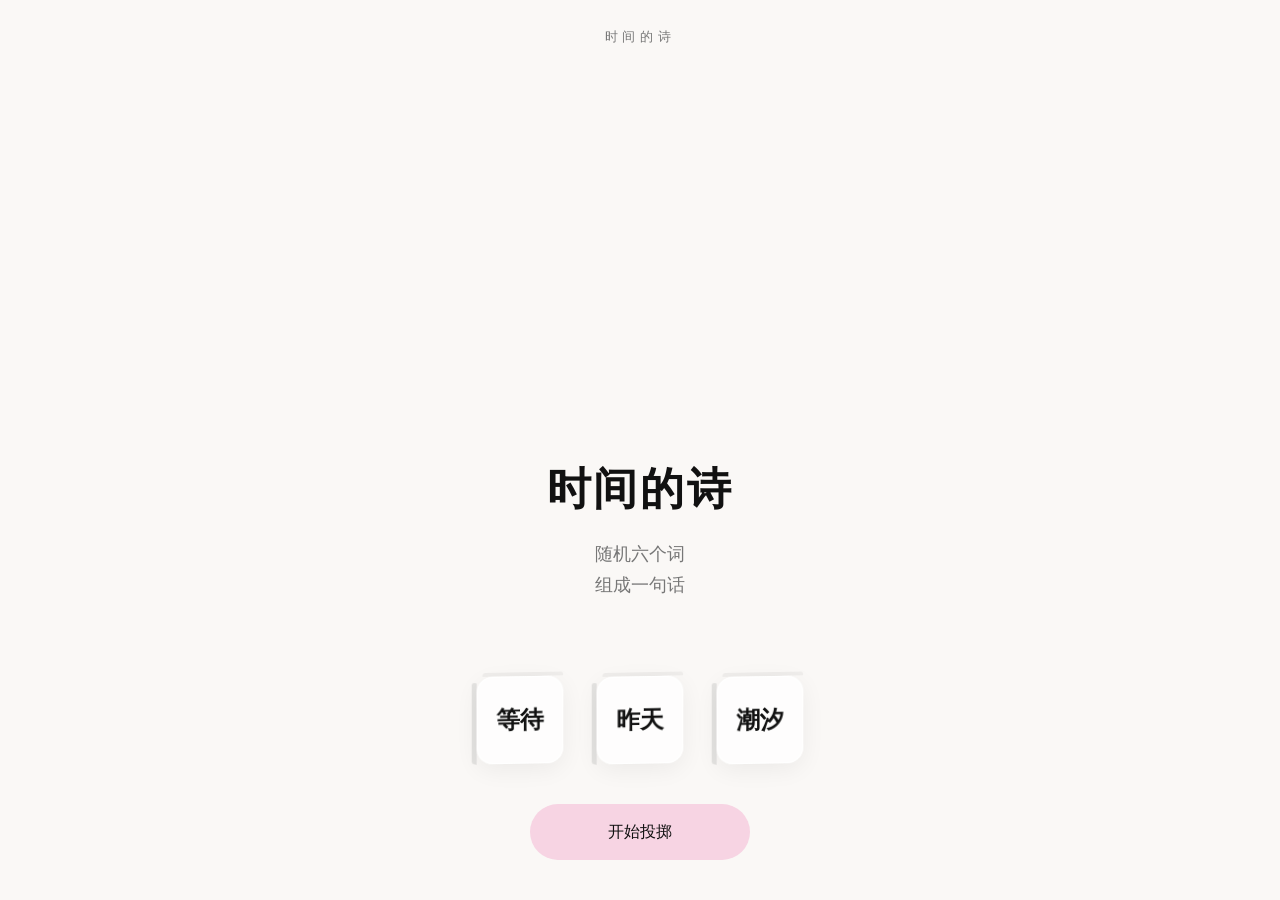
==== commit 9ee640b2: "Refactor 时间的诗 per V2.0 visual and interaction spec. Single-face dice tiles, warm white + pink palett" ====
--- a/time-poetry-dice/index.html
+++ b/time-poetry-dice/index.html
@@ -6,15 +6,12 @@
     <meta name="apple-mobile-web-app-capable" content="yes" />
     <meta name="apple-mobile-web-app-status-bar-style" content="default" />
     <meta name="format-detection" content="telephone=no" />
-    <meta name="description" content="随机六个词，拼出一句意想不到的话。" />
-    <meta name="theme-color" content="#FAFAFA" />
+    <meta name="description" content="随机六个词，组成一句话。" />
+    <meta name="theme-color" content="#FAF8F6" />
     <meta property="og:title" content="时间的诗" />
-    <meta property="og:description" content="随机六个词，拼出一句意想不到的话。" />
+    <meta property="og:description" content="随机六个词，组成一句话。" />
     <meta property="og:type" content="website" />
     <title>时间的诗</title>
-    <link rel="preconnect" href="https://fonts.googleapis.com" />
-    <link rel="preconnect" href="https://fonts.gstatic.com" crossorigin />
-    <link href="https://fonts.googleapis.com/css2?family=Noto+Sans+SC:wght@300;400;500;700&display=swap" rel="stylesheet" />
     <link rel="stylesheet" href="./css/styles.css" />
   </head>
   <body>
@@ -26,7 +23,7 @@
           <div class="home-spacer reveal" aria-hidden="true"></div>
           <div class="home-main reveal">
             <h1 class="hero-title">时间的诗</h1>
-            <p class="hero-sub">随机六个词<br />拼出一句意想不到的话</p>
+            <p class="hero-sub">随机六个词<br />组成一句话</p>
           </div>
           <div class="home-bottom reveal">
             <div class="dice-cluster dice-cluster--3" id="home-dice-cluster" aria-hidden="true"></div>
@@ -47,14 +44,16 @@
         <div class="screen-content result-content">
           <div class="result-dice-mini reveal" id="result-dice-row"></div>
 
-          <div class="arrange-core reveal">
+          <div class="best-section reveal">
+            <p class="best-poem" id="best-poem"></p>
+            <p class="best-loading" id="best-loading" hidden>正在寻找最合适的位置…</p>
+          </div>
+
+          <div class="arrange-section reveal">
             <h2 class="module-title">你会怎么排列？</h2>
-            <div class="word-reveal" id="word-reveal" aria-live="polite"></div>
             <div class="tag-list" id="tag-list"></div>
             <p class="custom-preview" id="custom-poem"></p>
-            <button class="btn btn-soft" type="button" data-action="best-arrange">看看最佳排列</button>
-            <p class="best-loading" id="best-loading" hidden>正在寻找最合适的位置…</p>
-            <p class="best-poem" id="best-poem"></p>
+            <button class="btn btn-primary btn-compact" type="button" data-action="best-arrange">最佳排列</button>
           </div>
 
           <div class="actions actions--result reveal">
--- a/time-poetry-dice/css/styles.css
+++ b/time-poetry-dice/css/styles.css
@@ -7,24 +7,26 @@
 }
 
 :root {
-  --pink: #ffd8ec;
-  --ice: #d9f2ff;
-  --text: #1e293b;
-  --text-dim: rgba(30, 41, 59, 0.45);
-  --bg: #fafafa;
-  --glass: rgba(255, 255, 255, 0.55);
-  --glass-border: rgba(255, 255, 255, 0.85);
+  --bg: #faf8f6;
+  --text: #111111;
+  --text-secondary: #777777;
+  --pink: #f7d4e3;
+  --pink-hover: #f3bfd6;
+  --pink-accent: #f29cc2;
+  --white: #ffffff;
   --btn-h: 56px;
-  --btn-r: 28px;
+  --btn-w: 220px;
   --float-cycle: 4s;
   --safe-top: env(safe-area-inset-top, 0px);
   --safe-bottom: env(safe-area-inset-bottom, 0px);
-  --page-pad-x: clamp(24px, 6vw, 32px);
-  --dice-xs: clamp(32px, 8vw, 40px);
-  --dice-sm: clamp(48px, 12vw, 60px);
-  --dice-lg: clamp(56px, 14vw, 72px);
-  --poem-size: clamp(28px, 7vw, 42px);
-  font-size: clamp(15px, 3.8vw, 16px);
+  --page-pad-x: clamp(28px, 7vw, 40px);
+  --tile-lg: clamp(80px, 22vw, 96px);
+  --tile-md: clamp(72px, 18vw, 88px);
+  --tile-xs: clamp(44px, 11vw, 52px);
+  --tile-font-lg: clamp(20px, 5vw, 24px);
+  --tile-font-xs: clamp(13px, 3.2vw, 15px);
+  --poem-size: clamp(32px, 8.5vw, 44px);
+  font-size: 16px;
 }
 
 html,
@@ -34,7 +36,7 @@
 }
 
 body {
-  font-family: "Noto Sans SC", "HarmonyOS Sans", "PingFang SC", sans-serif;
+  font-family: "PingFang SC", "Noto Sans SC", "HarmonyOS Sans", sans-serif;
   background: var(--bg);
   color: var(--text);
   -webkit-font-smoothing: antialiased;
@@ -54,7 +56,7 @@
   opacity: 0;
   visibility: hidden;
   pointer-events: none;
-  transition: opacity 500ms cubic-bezier(0.22, 1, 0.36, 1), visibility 500ms;
+  transition: opacity 480ms ease, visibility 480ms;
   overflow: hidden;
 }
 
@@ -65,18 +67,12 @@
 }
 
 .screen--entering {
-  animation: screen-in 500ms cubic-bezier(0.22, 1, 0.36, 1);
+  animation: screen-in 480ms ease;
 }
 
 @keyframes screen-in {
-  from {
-    opacity: 0;
-    transform: translateY(8px);
-  }
-  to {
-    opacity: 1;
-    transform: translateY(0);
-  }
+  from { opacity: 0; transform: translateY(6px); }
+  to { opacity: 1; transform: translateY(0); }
 }
 
 .screen-content {
@@ -84,16 +80,15 @@
   display: flex;
   flex-direction: column;
   align-items: center;
-  padding: calc(var(--safe-top) + 20px) var(--page-pad-x) calc(var(--safe-bottom) + 20px);
+  padding: calc(var(--safe-top) + 28px) var(--page-pad-x) calc(var(--safe-bottom) + 28px);
   overflow-y: auto;
   -webkit-overflow-scrolling: touch;
 }
 
 .reveal {
   opacity: 0;
-  transform: translateY(12px);
-  transition: opacity 550ms cubic-bezier(0.22, 1, 0.36, 1),
-    transform 550ms cubic-bezier(0.22, 1, 0.36, 1);
+  transform: translateY(10px);
+  transition: opacity 520ms ease, transform 520ms ease;
 }
 
 .reveal--visible {
@@ -108,20 +103,19 @@
 }
 
 .logo {
-  font-size: 0.8rem;
-  letter-spacing: 0.4em;
-  color: var(--text-dim);
+  font-size: 13px;
+  letter-spacing: 0.35em;
+  color: var(--text-secondary);
   flex-shrink: 0;
 }
 
 .home-spacer {
-  flex: 3;
+  flex: 3.2;
   min-height: 0;
 }
 
 .home-main {
   flex-shrink: 0;
-  padding: 0 8px;
 }
 
 .home-bottom {
@@ -130,125 +124,169 @@
   flex-direction: column;
   align-items: center;
   justify-content: flex-end;
-  gap: 28px;
-  width: 100%;
-  padding-bottom: 8px;
+  gap: 40px;
+  width: 100%;
+  padding-bottom: 12px;
 }
 
 .hero-title {
-  font-size: clamp(2rem, 7vw, 2.6rem);
-  font-weight: 500;
-  letter-spacing: 0.08em;
+  font-size: clamp(36px, 9vw, 44px);
+  font-weight: 700;
+  letter-spacing: 0.06em;
   color: var(--text);
-  margin-bottom: 16px;
+  margin-bottom: 20px;
 }
 
 .hero-sub {
-  font-size: clamp(0.95rem, 3.6vw, 1.05rem);
-  line-height: 1.9;
-  color: var(--text-dim);
-  font-weight: 300;
+  font-size: 18px;
+  line-height: 1.75;
+  color: var(--text-secondary);
+  font-weight: 400;
 }
 
 .dice-cluster--3 {
   display: flex;
   justify-content: center;
-  gap: clamp(16px, 5vw, 28px);
-}
-
-/* ── Dice ── */
-.dice-wrap {
-  perspective: 500px;
-  display: flex;
-  justify-content: center;
-  align-items: center;
-}
-
-.dice-wrap--xs { --size: var(--dice-xs); }
-.dice-wrap--sm { --size: var(--dice-sm); }
-.dice-wrap--lg { --size: var(--dice-lg); }
-
-.dice-wrap--float {
-  animation: dice-float var(--float-cycle) ease-in-out infinite;
-}
-
-.dice-wrap--float:nth-child(2) { animation-delay: 0.5s; }
-.dice-wrap--float:nth-child(3) { animation-delay: 1s; }
-
-@keyframes dice-float {
-  0%, 100% { transform: translateY(0); }
-  50% { transform: translateY(-8px); }
-}
-
-.dice-cube {
-  --size: var(--dice-sm);
-  --half: calc(var(--size) / 2);
+  gap: clamp(20px, 6vw, 32px);
+}
+
+/* ── Dice tile (单面词语) ── */
+.dice-tile {
   position: relative;
-  width: var(--size);
-  height: var(--size);
+  flex-shrink: 0;
+}
+
+.dice-tile__body {
+  position: relative;
+  transform: rotateX(-6deg) rotateY(10deg);
   transform-style: preserve-3d;
-  transform: rotateX(-10deg) rotateY(16deg);
-  transition: transform 350ms cubic-bezier(0.22, 1, 0.36, 1);
-}
-
-.dice-wrap--xs .dice-cube { --size: var(--dice-xs); }
-.dice-wrap--sm .dice-cube { --size: var(--dice-sm); }
-.dice-wrap--lg .dice-cube { --size: var(--dice-lg); }
-
-.dice-face {
+  transition: transform 320ms ease;
+}
+
+.dice-tile__front {
+  position: relative;
+  z-index: 2;
+  display: flex;
+  align-items: center;
+  justify-content: center;
+  border-radius: 18px;
+  background: rgba(255, 255, 255, 0.75);
+  border: 1px solid rgba(255, 255, 255, 0.9);
+  color: var(--text);
+  font-weight: 600;
+  box-shadow: 0 6px 24px rgba(17, 17, 17, 0.06);
+}
+
+.dice-tile--lg .dice-tile__front {
+  width: var(--tile-lg);
+  height: var(--tile-lg);
+  font-size: var(--tile-font-lg);
+  border-radius: 18px;
+}
+
+.dice-tile--md .dice-tile__front {
+  width: var(--tile-md);
+  height: var(--tile-md);
+  font-size: var(--tile-font-lg);
+  border-radius: 16px;
+}
+
+.dice-tile--xs .dice-tile__front {
+  width: var(--tile-xs);
+  height: var(--tile-xs);
+  font-size: var(--tile-font-xs);
+  font-weight: 600;
+  border-radius: 12px;
+}
+
+.dice-tile__edge--left {
   position: absolute;
-  inset: 0;
-  display: flex;
-  align-items: center;
-  justify-content: center;
-  font-size: calc(var(--size) * 0.24);
-  font-weight: 500;
-  color: var(--text);
-  backface-visibility: hidden;
-  border-radius: calc(var(--size) * 0.16);
-  background: linear-gradient(145deg, rgba(255,255,255,0.7), rgba(217,242,255,0.35));
-  border: 1px solid var(--glass-border);
-  box-shadow:
-    inset 0 1px 0 rgba(255,255,255,0.9),
-    0 2px 8px rgba(217,242,255,0.35);
-  backdrop-filter: blur(6px);
-  -webkit-backdrop-filter: blur(6px);
-}
-
-.dice-wrap--drop {
-  animation: dice-drop 0.35s cubic-bezier(0.22, 1, 0.36, 1) forwards;
-}
-
-@keyframes dice-drop {
-  from { transform: translateY(-40px); opacity: 0; }
-  to { transform: translateY(0); opacity: 1; }
-}
-
-.dice-wrap--pending {
+  left: -5px;
+  top: 6px;
+  bottom: 0;
+  width: 5px;
+  border-radius: 3px 0 0 3px;
+  background: #111111;
+  opacity: 0.1;
+  z-index: 1;
+  transform: skewY(8deg);
+}
+
+.dice-tile__edge--top {
+  position: absolute;
+  top: -4px;
+  left: 6px;
+  right: 0;
+  height: 4px;
+  border-radius: 3px 3px 0 0;
+  background: #111111;
+  opacity: 0.05;
+  z-index: 1;
+}
+
+.dice-tile--float {
+  animation: tile-float var(--float-cycle) ease-in-out infinite;
+}
+
+.dice-tile--float:nth-child(2) { animation-delay: 0.6s; }
+.dice-tile--float:nth-child(3) { animation-delay: 1.2s; }
+
+@keyframes tile-float {
+  0%, 100% {
+    transform: translateY(0);
+    opacity: 1;
+  }
+  50% {
+    transform: translateY(-8px);
+    opacity: 0.95;
+  }
+}
+
+.dice-tile--pending {
   opacity: 0;
   pointer-events: none;
 }
 
-.dice-wrap--appear {
-  animation: dice-appear 0.5s ease forwards;
-}
-
-@keyframes dice-appear {
-  from { opacity: 0; transform: translateY(16px) scale(0.92); }
-  to { opacity: 1; transform: translateY(0) scale(1); }
-}
-
-.dice-cube--spin {
-  animation: dice-spin 0.7s cubic-bezier(0.4, 0, 0.2, 1) forwards;
-}
-
-@keyframes dice-spin {
-  from { transform: rotateX(0) rotateY(0); }
-  to { transform: rotateX(540deg) rotateY(720deg); }
-}
-
-.dice-cube--landed {
-  transition: transform 0.25s ease-out;
+.dice-tile--appear {
+  animation: tile-appear 0.45s ease forwards;
+}
+
+@keyframes tile-appear {
+  from { opacity: 0; transform: translateY(12px); }
+  to { opacity: 1; transform: translateY(0); }
+}
+
+.dice-tile--toss {
+  animation: tile-toss 0.35s ease-out forwards;
+}
+
+@keyframes tile-toss {
+  from { transform: translateY(0); }
+  40% { transform: translateY(-48px); }
+  to { transform: translateY(0); }
+}
+
+.dice-tile__body--spin {
+  animation: tile-spin 0.55s ease-in-out infinite;
+}
+
+@keyframes tile-spin {
+  from { transform: rotateX(-6deg) rotateY(10deg); }
+  to { transform: rotateX(-6deg) rotateY(370deg); }
+}
+
+.dice-tile__body--land {
+  transform: rotateX(-6deg) rotateY(10deg);
+  transition: transform 0.2s ease-out;
+}
+
+.dice-tile--mini-in {
+  animation: mini-in 0.35s ease backwards;
+}
+
+@keyframes mini-in {
+  from { opacity: 0; transform: scale(0.9); }
+  to { opacity: 1; transform: scale(1); }
 }
 
 /* ── Roll ── */
@@ -259,16 +297,17 @@
 .dice-stage {
   display: grid;
   grid-template-columns: repeat(3, 1fr);
-  gap: clamp(14px, 4vw, 24px);
-  max-width: 340px;
-  width: 100%;
+  gap: clamp(18px, 5vw, 28px);
+  max-width: 360px;
+  width: 100%;
+  justify-items: center;
 }
 
 /* ── Result ── */
 .result-content {
   align-items: stretch;
-  gap: 24px;
-  max-width: 480px;
+  gap: 32px;
+  max-width: 520px;
   margin: 0 auto;
   width: 100%;
 }
@@ -276,52 +315,65 @@
 .result-dice-mini {
   display: flex;
   justify-content: center;
-  gap: 8px;
-  opacity: 0.7;
-  transform: scale(0.85);
-  transform-origin: center top;
-}
-
-.arrange-core {
+  flex-wrap: wrap;
+  gap: 10px;
+  opacity: 0.85;
+}
+
+.best-section {
   flex: 1;
   display: flex;
   flex-direction: column;
   align-items: center;
+  justify-content: center;
+  min-height: 28vh;
+  padding: 24px 0;
+}
+
+.best-poem {
+  width: 70%;
+  font-size: var(--poem-size);
+  font-weight: 500;
+  line-height: 1.6;
   text-align: center;
-  gap: 16px;
+  white-space: pre-line;
+  color: var(--text);
+  opacity: 0;
+  transform: translateY(12px);
+  transition: opacity 650ms ease, transform 650ms ease;
+}
+
+.best-poem--visible {
+  opacity: 1;
+  transform: translateY(0);
+}
+
+.best-loading {
+  margin-top: 20px;
+  font-size: 14px;
+  color: var(--text-secondary);
+  letter-spacing: 0.04em;
+  animation: pulse 1.2s ease-in-out infinite;
+}
+
+@keyframes pulse {
+  0%, 100% { opacity: 0.4; }
+  50% { opacity: 1; }
+}
+
+.arrange-section {
+  display: flex;
+  flex-direction: column;
+  align-items: center;
+  gap: 20px;
   padding: 8px 0 16px;
 }
 
 .module-title {
-  font-size: 0.85rem;
+  font-size: 14px;
   font-weight: 400;
-  color: var(--text-dim);
-  letter-spacing: 0.12em;
-}
-
-.word-reveal {
-  display: flex;
-  flex-direction: column;
-  align-items: center;
-  gap: 6px;
-  min-height: 0;
-  margin-bottom: 4px;
-}
-
-.word-reveal:not(.word-reveal--active) {
-  display: none;
-}
-
-.word-chip {
-  font-size: 0.9rem;
-  color: var(--text-dim);
-  opacity: 0;
-  animation: chip-in 0.4s ease forwards;
-}
-
-@keyframes chip-in {
-  from { opacity: 0; transform: translateY(6px); }
-  to { opacity: 1; transform: translateY(0); }
+  color: var(--text-secondary);
+  letter-spacing: 0.08em;
 }
 
 .tag-list {
@@ -329,137 +381,115 @@
   flex-wrap: wrap;
   justify-content: center;
   gap: 10px;
-  min-height: 44px;
   width: 100%;
 }
 
 .tag-card {
-  padding: 10px 18px;
-  border-radius: 16px;
-  border: 1px solid rgba(255, 216, 236, 0.8);
-  background: var(--pink);
-  font-size: 0.95rem;
+  padding: 10px 20px;
+  border-radius: 999px;
+  border: 1px solid rgba(17, 17, 17, 0.08);
+  background: var(--white);
+  font-size: 15px;
+  font-weight: 500;
   color: var(--text);
   cursor: grab;
   font-family: inherit;
-  transition: transform 300ms cubic-bezier(0.22, 1, 0.36, 1), box-shadow 200ms;
+  transition: transform 280ms ease, box-shadow 200ms;
+  box-shadow: 0 2px 8px rgba(17, 17, 17, 0.04);
 }
 
 .tag-card:active { cursor: grabbing; }
 
 .tag-card--dragging {
-  opacity: 0.45;
-  transform: scale(0.96);
+  opacity: 0.4;
+  transform: scale(0.97);
 }
 
 .tag-card--over {
-  box-shadow: 0 0 0 2px var(--ice);
-  transform: scale(1.04);
+  box-shadow: 0 0 0 2px var(--pink-accent);
 }
 
 .custom-preview {
-  font-size: 1rem;
+  font-size: 15px;
   line-height: 1.7;
   white-space: pre-line;
-  color: var(--text-dim);
-  min-height: 1.7em;
-}
-
-.btn-soft {
-  height: 44px;
-  padding: 0 24px;
-  border-radius: 22px;
-  border: 1px solid rgba(217, 242, 255, 0.9);
-  background: var(--ice);
-  color: var(--text);
-  font-family: inherit;
-  font-size: 0.9rem;
-  cursor: pointer;
-  transition: transform 150ms;
-}
-
-.btn-soft:active { transform: scale(0.96); }
-
-.best-loading {
-  font-size: 0.85rem;
-  color: var(--text-dim);
-  letter-spacing: 0.05em;
-  animation: pulse 1.2s ease-in-out infinite;
-}
-
-@keyframes pulse {
-  0%, 100% { opacity: 0.45; }
-  50% { opacity: 1; }
-}
-
-.best-poem {
-  font-size: var(--poem-size);
-  line-height: 1.6;
-  font-weight: 400;
-  white-space: pre-line;
-  color: var(--text);
+  color: var(--text-secondary);
   text-align: center;
-  max-width: 100%;
-  opacity: 0;
-  transform: translateY(8px);
-  transition: opacity 600ms ease, transform 600ms ease;
-}
-
-.best-poem--visible {
-  opacity: 1;
-  transform: translateY(0);
+  min-height: 1.6em;
 }
 
 /* ── Buttons ── */
 .actions {
   display: flex;
   flex-direction: column;
-  gap: 10px;
-  width: 100%;
-  max-width: 320px;
-  margin: 0 auto;
+  align-items: center;
+  gap: 12px;
   flex-shrink: 0;
 }
 
 .btn {
+  width: var(--btn-w);
   height: var(--btn-h);
-  border-radius: var(--btn-r);
+  border-radius: 999px;
   border: none;
   font-family: inherit;
-  font-size: 1rem;
+  font-size: 16px;
   font-weight: 500;
+  color: var(--text);
   cursor: pointer;
-  transition: transform 150ms ease;
-  letter-spacing: 0.04em;
+  transition: transform 150ms ease, background 150ms ease;
+}
+
+.btn:hover {
+  background: var(--pink-hover);
 }
 
 .btn:active,
 .btn--pressed {
-  transform: scale(0.95);
+  transform: scale(0.96);
 }
 
 .btn-primary {
   background: var(--pink);
-  color: var(--text);
+}
+
+.btn-primary:hover {
+  background: var(--pink-hover);
 }
 
 .btn-secondary {
-  background: var(--ice);
-  color: var(--text);
+  background: var(--white);
+  border: 1px solid rgba(17, 17, 17, 0.08);
+}
+
+.btn-secondary:hover {
+  background: #fff;
+  border-color: rgba(17, 17, 17, 0.12);
 }
 
 .btn-ghost {
   background: transparent;
-  color: var(--text-dim);
+  color: var(--text-secondary);
   height: 44px;
 }
 
-.btn-block { width: 100%; }
+.btn-compact {
+  width: auto;
+  min-width: 140px;
+  height: 44px;
+  padding: 0 28px;
+  font-size: 15px;
+}
+
+.btn-block {
+  width: 100%;
+  max-width: 320px;
+}
 
 /* ── Share ── */
 .share-content {
   align-items: stretch;
-  gap: 16px;
+  gap: 20px;
 }
 
 .share-back {
@@ -467,8 +497,8 @@
   background: none;
   border: none;
   font-family: inherit;
-  font-size: 0.95rem;
-  color: var(--text-dim);
+  font-size: 15px;
+  color: var(--text-secondary);
   cursor: pointer;
   padding: 4px 0;
 }
@@ -479,16 +509,19 @@
   align-items: center;
   flex: 1;
   min-height: 0;
-  overflow: hidden;
 }
 
 #poster-canvas {
-  border-radius: 12px;
-  box-shadow: 0 4px 24px rgba(30, 41, 59, 0.08);
+  border-radius: 8px;
+  box-shadow: 0 8px 32px rgba(17, 17, 17, 0.06);
   max-height: 58vh;
 }
 
-.actions--share { max-width: 100%; }
+.actions--share {
+  width: 100%;
+  max-width: 320px;
+  margin: 0 auto;
+}
 
 /* ── Toast ── */
 .toast[hidden] { display: none !important; }
@@ -499,11 +532,11 @@
   left: 50%;
   transform: translateX(-50%);
   z-index: 100;
-  background: rgba(30, 41, 59, 0.88);
-  color: #fff;
+  background: var(--text);
+  color: var(--bg);
   padding: 12px 24px;
-  border-radius: 24px;
-  font-size: 0.9rem;
+  border-radius: 999px;
+  font-size: 14px;
   pointer-events: none;
 }
 
@@ -522,17 +555,17 @@
 .share-panel__backdrop {
   position: absolute;
   inset: 0;
-  background: rgba(30, 41, 59, 0.25);
+  background: rgba(17, 17, 17, 0.2);
 }
 
 .share-panel__sheet {
   position: relative;
   width: 100%;
   max-width: 480px;
-  background: #fff;
+  background: var(--bg);
   border-radius: 24px 24px 0 0;
-  padding: 24px var(--page-pad-x) calc(var(--safe-bottom) + 16px);
-  animation: sheet-up 300ms ease;
+  padding: 28px var(--page-pad-x) calc(var(--safe-bottom) + 20px);
+  animation: sheet-up 280ms ease;
 }
 
 @keyframes sheet-up {
@@ -542,16 +575,16 @@
 
 .share-panel__title {
   text-align: center;
-  font-size: 0.95rem;
-  color: var(--text-dim);
-  margin-bottom: 20px;
+  font-size: 14px;
+  color: var(--text-secondary);
+  margin-bottom: 24px;
 }
 
 .share-panel__options {
   display: flex;
   justify-content: center;
-  gap: 40px;
-  margin-bottom: 20px;
+  gap: 48px;
+  margin-bottom: 24px;
 }
 
 .share-option {
@@ -568,31 +601,36 @@
 .share-option__icon {
   width: 52px;
   height: 52px;
-  border-radius: 14px;
-  background: var(--ice);
-  display: flex;
-  align-items: center;
-  justify-content: center;
-  font-size: 1.4rem;
+  border-radius: 999px;
+  background: var(--white);
+  border: 1px solid rgba(17, 17, 17, 0.06);
+  display: flex;
+  align-items: center;
+  justify-content: center;
+  font-size: 1.3rem;
 }
 
 .share-option__label {
-  font-size: 0.8rem;
-  color: var(--text-dim);
+  font-size: 12px;
+  color: var(--text-secondary);
 }
 
 .share-panel__cancel {
   width: 100%;
+  max-width: var(--btn-w);
+  margin: 0 auto;
+  display: block;
   height: 48px;
   border: none;
-  background: var(--bg);
-  border-radius: 24px;
+  background: var(--white);
+  border-radius: 999px;
   font-family: inherit;
-  font-size: 0.95rem;
-  color: var(--text-dim);
+  font-size: 15px;
+  color: var(--text-secondary);
   cursor: pointer;
 }
 
 @media (min-width: 768px) {
-  .dice-stage { max-width: 380px; }
-}
+  .dice-stage { max-width: 400px; }
+  .best-poem { width: 70%; }
+}
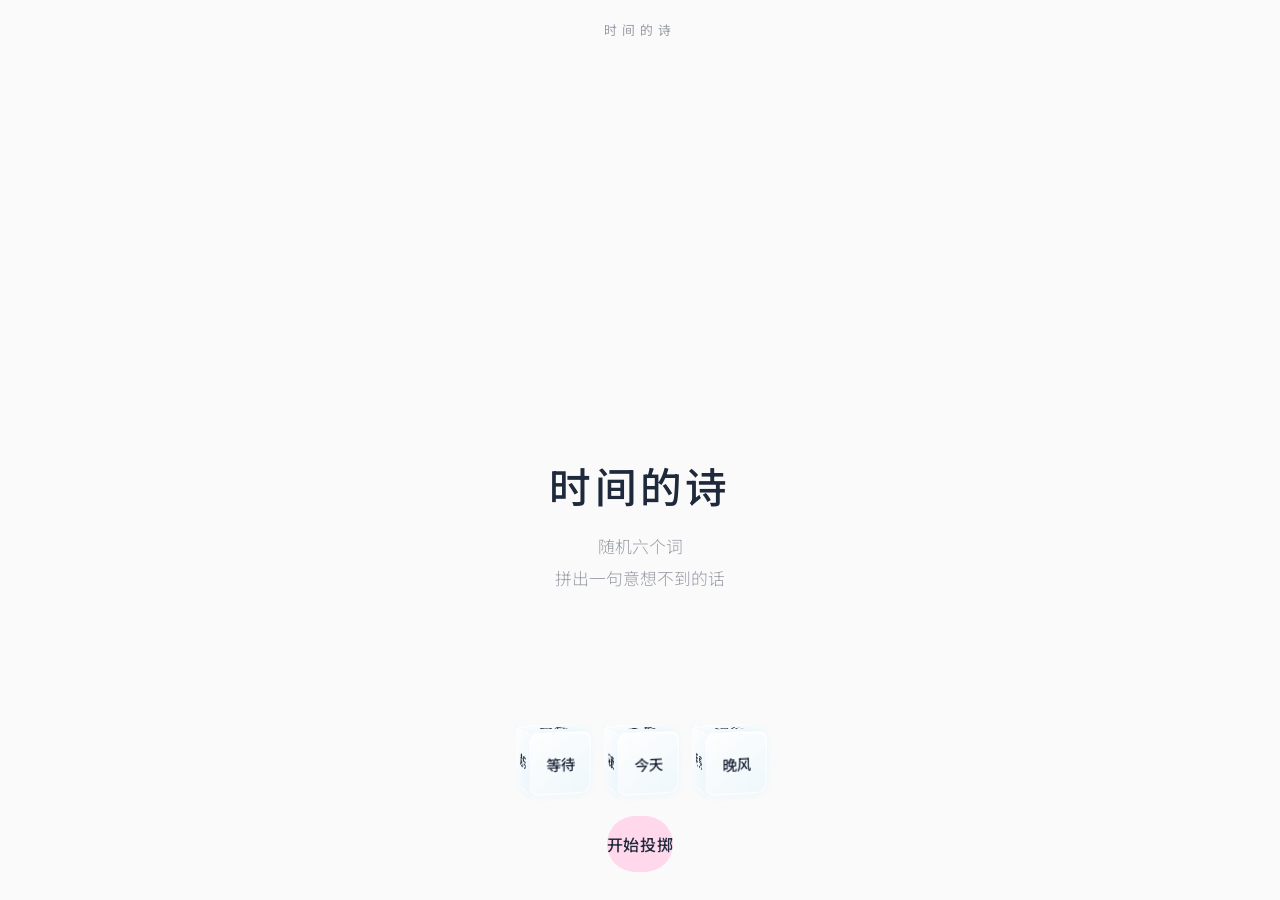
==== commit dece3c93: "Revert 时间的诗 to pre-visual-refactor V2 layout. Restore glass 3D dice, ice-pink palette, and prior res" ====
--- a/time-poetry-dice/index.html
+++ b/time-poetry-dice/index.html
@@ -6,12 +6,15 @@
     <meta name="apple-mobile-web-app-capable" content="yes" />
     <meta name="apple-mobile-web-app-status-bar-style" content="default" />
     <meta name="format-detection" content="telephone=no" />
-    <meta name="description" content="随机六个词，组成一句话。" />
-    <meta name="theme-color" content="#FAF8F6" />
+    <meta name="description" content="随机六个词，拼出一句意想不到的话。" />
+    <meta name="theme-color" content="#FAFAFA" />
     <meta property="og:title" content="时间的诗" />
-    <meta property="og:description" content="随机六个词，组成一句话。" />
+    <meta property="og:description" content="随机六个词，拼出一句意想不到的话。" />
     <meta property="og:type" content="website" />
     <title>时间的诗</title>
+    <link rel="preconnect" href="https://fonts.googleapis.com" />
+    <link rel="preconnect" href="https://fonts.gstatic.com" crossorigin />
+    <link href="https://fonts.googleapis.com/css2?family=Noto+Sans+SC:wght@300;400;500;700&display=swap" rel="stylesheet" />
     <link rel="stylesheet" href="./css/styles.css" />
   </head>
   <body>
@@ -23,7 +26,7 @@
           <div class="home-spacer reveal" aria-hidden="true"></div>
           <div class="home-main reveal">
             <h1 class="hero-title">时间的诗</h1>
-            <p class="hero-sub">随机六个词<br />组成一句话</p>
+            <p class="hero-sub">随机六个词<br />拼出一句意想不到的话</p>
           </div>
           <div class="home-bottom reveal">
             <div class="dice-cluster dice-cluster--3" id="home-dice-cluster" aria-hidden="true"></div>
@@ -44,16 +47,14 @@
         <div class="screen-content result-content">
           <div class="result-dice-mini reveal" id="result-dice-row"></div>
 
-          <div class="best-section reveal">
-            <p class="best-poem" id="best-poem"></p>
-            <p class="best-loading" id="best-loading" hidden>正在寻找最合适的位置…</p>
-          </div>
-
-          <div class="arrange-section reveal">
+          <div class="arrange-core reveal">
             <h2 class="module-title">你会怎么排列？</h2>
+            <div class="word-reveal" id="word-reveal" aria-live="polite"></div>
             <div class="tag-list" id="tag-list"></div>
             <p class="custom-preview" id="custom-poem"></p>
-            <button class="btn btn-primary btn-compact" type="button" data-action="best-arrange">最佳排列</button>
+            <button class="btn btn-soft" type="button" data-action="best-arrange">看看最佳排列</button>
+            <p class="best-loading" id="best-loading" hidden>正在寻找最合适的位置…</p>
+            <p class="best-poem" id="best-poem"></p>
           </div>
 
           <div class="actions actions--result reveal">
--- a/time-poetry-dice/css/styles.css
+++ b/time-poetry-dice/css/styles.css
@@ -7,26 +7,24 @@
 }
 
 :root {
-  --bg: #faf8f6;
-  --text: #111111;
-  --text-secondary: #777777;
-  --pink: #f7d4e3;
-  --pink-hover: #f3bfd6;
-  --pink-accent: #f29cc2;
-  --white: #ffffff;
+  --pink: #ffd8ec;
+  --ice: #d9f2ff;
+  --text: #1e293b;
+  --text-dim: rgba(30, 41, 59, 0.45);
+  --bg: #fafafa;
+  --glass: rgba(255, 255, 255, 0.55);
+  --glass-border: rgba(255, 255, 255, 0.85);
   --btn-h: 56px;
-  --btn-w: 220px;
+  --btn-r: 28px;
   --float-cycle: 4s;
   --safe-top: env(safe-area-inset-top, 0px);
   --safe-bottom: env(safe-area-inset-bottom, 0px);
-  --page-pad-x: clamp(28px, 7vw, 40px);
-  --tile-lg: clamp(80px, 22vw, 96px);
-  --tile-md: clamp(72px, 18vw, 88px);
-  --tile-xs: clamp(44px, 11vw, 52px);
-  --tile-font-lg: clamp(20px, 5vw, 24px);
-  --tile-font-xs: clamp(13px, 3.2vw, 15px);
-  --poem-size: clamp(32px, 8.5vw, 44px);
-  font-size: 16px;
+  --page-pad-x: clamp(24px, 6vw, 32px);
+  --dice-xs: clamp(32px, 8vw, 40px);
+  --dice-sm: clamp(48px, 12vw, 60px);
+  --dice-lg: clamp(56px, 14vw, 72px);
+  --poem-size: clamp(28px, 7vw, 42px);
+  font-size: clamp(15px, 3.8vw, 16px);
 }
 
 html,
@@ -36,7 +34,7 @@
 }
 
 body {
-  font-family: "PingFang SC", "Noto Sans SC", "HarmonyOS Sans", sans-serif;
+  font-family: "Noto Sans SC", "HarmonyOS Sans", "PingFang SC", sans-serif;
   background: var(--bg);
   color: var(--text);
   -webkit-font-smoothing: antialiased;
@@ -56,7 +54,7 @@
   opacity: 0;
   visibility: hidden;
   pointer-events: none;
-  transition: opacity 480ms ease, visibility 480ms;
+  transition: opacity 500ms cubic-bezier(0.22, 1, 0.36, 1), visibility 500ms;
   overflow: hidden;
 }
 
@@ -67,12 +65,18 @@
 }
 
 .screen--entering {
-  animation: screen-in 480ms ease;
+  animation: screen-in 500ms cubic-bezier(0.22, 1, 0.36, 1);
 }
 
 @keyframes screen-in {
-  from { opacity: 0; transform: translateY(6px); }
-  to { opacity: 1; transform: translateY(0); }
+  from {
+    opacity: 0;
+    transform: translateY(8px);
+  }
+  to {
+    opacity: 1;
+    transform: translateY(0);
+  }
 }
 
 .screen-content {
@@ -80,15 +84,16 @@
   display: flex;
   flex-direction: column;
   align-items: center;
-  padding: calc(var(--safe-top) + 28px) var(--page-pad-x) calc(var(--safe-bottom) + 28px);
+  padding: calc(var(--safe-top) + 20px) var(--page-pad-x) calc(var(--safe-bottom) + 20px);
   overflow-y: auto;
   -webkit-overflow-scrolling: touch;
 }
 
 .reveal {
   opacity: 0;
-  transform: translateY(10px);
-  transition: opacity 520ms ease, transform 520ms ease;
+  transform: translateY(12px);
+  transition: opacity 550ms cubic-bezier(0.22, 1, 0.36, 1),
+    transform 550ms cubic-bezier(0.22, 1, 0.36, 1);
 }
 
 .reveal--visible {
@@ -103,19 +108,20 @@
 }
 
 .logo {
-  font-size: 13px;
-  letter-spacing: 0.35em;
-  color: var(--text-secondary);
+  font-size: 0.8rem;
+  letter-spacing: 0.4em;
+  color: var(--text-dim);
   flex-shrink: 0;
 }
 
 .home-spacer {
-  flex: 3.2;
+  flex: 3;
   min-height: 0;
 }
 
 .home-main {
   flex-shrink: 0;
+  padding: 0 8px;
 }
 
 .home-bottom {
@@ -124,169 +130,125 @@
   flex-direction: column;
   align-items: center;
   justify-content: flex-end;
-  gap: 40px;
-  width: 100%;
-  padding-bottom: 12px;
+  gap: 28px;
+  width: 100%;
+  padding-bottom: 8px;
 }
 
 .hero-title {
-  font-size: clamp(36px, 9vw, 44px);
-  font-weight: 700;
-  letter-spacing: 0.06em;
-  color: var(--text);
-  margin-bottom: 20px;
+  font-size: clamp(2rem, 7vw, 2.6rem);
+  font-weight: 500;
+  letter-spacing: 0.08em;
+  color: var(--text);
+  margin-bottom: 16px;
 }
 
 .hero-sub {
-  font-size: 18px;
-  line-height: 1.75;
-  color: var(--text-secondary);
-  font-weight: 400;
+  font-size: clamp(0.95rem, 3.6vw, 1.05rem);
+  line-height: 1.9;
+  color: var(--text-dim);
+  font-weight: 300;
 }
 
 .dice-cluster--3 {
   display: flex;
   justify-content: center;
-  gap: clamp(20px, 6vw, 32px);
-}
-
-/* ── Dice tile (单面词语) ── */
-.dice-tile {
+  gap: clamp(16px, 5vw, 28px);
+}
+
+/* ── Dice ── */
+.dice-wrap {
+  perspective: 500px;
+  display: flex;
+  justify-content: center;
+  align-items: center;
+}
+
+.dice-wrap--xs { --size: var(--dice-xs); }
+.dice-wrap--sm { --size: var(--dice-sm); }
+.dice-wrap--lg { --size: var(--dice-lg); }
+
+.dice-wrap--float {
+  animation: dice-float var(--float-cycle) ease-in-out infinite;
+}
+
+.dice-wrap--float:nth-child(2) { animation-delay: 0.5s; }
+.dice-wrap--float:nth-child(3) { animation-delay: 1s; }
+
+@keyframes dice-float {
+  0%, 100% { transform: translateY(0); }
+  50% { transform: translateY(-8px); }
+}
+
+.dice-cube {
+  --size: var(--dice-sm);
+  --half: calc(var(--size) / 2);
   position: relative;
-  flex-shrink: 0;
-}
-
-.dice-tile__body {
-  position: relative;
-  transform: rotateX(-6deg) rotateY(10deg);
+  width: var(--size);
+  height: var(--size);
   transform-style: preserve-3d;
-  transition: transform 320ms ease;
-}
-
-.dice-tile__front {
-  position: relative;
-  z-index: 2;
-  display: flex;
-  align-items: center;
-  justify-content: center;
-  border-radius: 18px;
-  background: rgba(255, 255, 255, 0.75);
-  border: 1px solid rgba(255, 255, 255, 0.9);
-  color: var(--text);
-  font-weight: 600;
-  box-shadow: 0 6px 24px rgba(17, 17, 17, 0.06);
-}
-
-.dice-tile--lg .dice-tile__front {
-  width: var(--tile-lg);
-  height: var(--tile-lg);
-  font-size: var(--tile-font-lg);
-  border-radius: 18px;
-}
-
-.dice-tile--md .dice-tile__front {
-  width: var(--tile-md);
-  height: var(--tile-md);
-  font-size: var(--tile-font-lg);
-  border-radius: 16px;
-}
-
-.dice-tile--xs .dice-tile__front {
-  width: var(--tile-xs);
-  height: var(--tile-xs);
-  font-size: var(--tile-font-xs);
-  font-weight: 600;
-  border-radius: 12px;
-}
-
-.dice-tile__edge--left {
+  transform: rotateX(-10deg) rotateY(16deg);
+  transition: transform 350ms cubic-bezier(0.22, 1, 0.36, 1);
+}
+
+.dice-wrap--xs .dice-cube { --size: var(--dice-xs); }
+.dice-wrap--sm .dice-cube { --size: var(--dice-sm); }
+.dice-wrap--lg .dice-cube { --size: var(--dice-lg); }
+
+.dice-face {
   position: absolute;
-  left: -5px;
-  top: 6px;
-  bottom: 0;
-  width: 5px;
-  border-radius: 3px 0 0 3px;
-  background: #111111;
-  opacity: 0.1;
-  z-index: 1;
-  transform: skewY(8deg);
-}
-
-.dice-tile__edge--top {
-  position: absolute;
-  top: -4px;
-  left: 6px;
-  right: 0;
-  height: 4px;
-  border-radius: 3px 3px 0 0;
-  background: #111111;
-  opacity: 0.05;
-  z-index: 1;
-}
-
-.dice-tile--float {
-  animation: tile-float var(--float-cycle) ease-in-out infinite;
-}
-
-.dice-tile--float:nth-child(2) { animation-delay: 0.6s; }
-.dice-tile--float:nth-child(3) { animation-delay: 1.2s; }
-
-@keyframes tile-float {
-  0%, 100% {
-    transform: translateY(0);
-    opacity: 1;
-  }
-  50% {
-    transform: translateY(-8px);
-    opacity: 0.95;
-  }
-}
-
-.dice-tile--pending {
+  inset: 0;
+  display: flex;
+  align-items: center;
+  justify-content: center;
+  font-size: calc(var(--size) * 0.24);
+  font-weight: 500;
+  color: var(--text);
+  backface-visibility: hidden;
+  border-radius: calc(var(--size) * 0.16);
+  background: linear-gradient(145deg, rgba(255,255,255,0.7), rgba(217,242,255,0.35));
+  border: 1px solid var(--glass-border);
+  box-shadow:
+    inset 0 1px 0 rgba(255,255,255,0.9),
+    0 2px 8px rgba(217,242,255,0.35);
+  backdrop-filter: blur(6px);
+  -webkit-backdrop-filter: blur(6px);
+}
+
+.dice-wrap--drop {
+  animation: dice-drop 0.35s cubic-bezier(0.22, 1, 0.36, 1) forwards;
+}
+
+@keyframes dice-drop {
+  from { transform: translateY(-40px); opacity: 0; }
+  to { transform: translateY(0); opacity: 1; }
+}
+
+.dice-wrap--pending {
   opacity: 0;
   pointer-events: none;
 }
 
-.dice-tile--appear {
-  animation: tile-appear 0.45s ease forwards;
-}
-
-@keyframes tile-appear {
-  from { opacity: 0; transform: translateY(12px); }
-  to { opacity: 1; transform: translateY(0); }
-}
-
-.dice-tile--toss {
-  animation: tile-toss 0.35s ease-out forwards;
-}
-
-@keyframes tile-toss {
-  from { transform: translateY(0); }
-  40% { transform: translateY(-48px); }
-  to { transform: translateY(0); }
-}
-
-.dice-tile__body--spin {
-  animation: tile-spin 0.55s ease-in-out infinite;
-}
-
-@keyframes tile-spin {
-  from { transform: rotateX(-6deg) rotateY(10deg); }
-  to { transform: rotateX(-6deg) rotateY(370deg); }
-}
-
-.dice-tile__body--land {
-  transform: rotateX(-6deg) rotateY(10deg);
-  transition: transform 0.2s ease-out;
-}
-
-.dice-tile--mini-in {
-  animation: mini-in 0.35s ease backwards;
-}
-
-@keyframes mini-in {
-  from { opacity: 0; transform: scale(0.9); }
-  to { opacity: 1; transform: scale(1); }
+.dice-wrap--appear {
+  animation: dice-appear 0.5s ease forwards;
+}
+
+@keyframes dice-appear {
+  from { opacity: 0; transform: translateY(16px) scale(0.92); }
+  to { opacity: 1; transform: translateY(0) scale(1); }
+}
+
+.dice-cube--spin {
+  animation: dice-spin 0.7s cubic-bezier(0.4, 0, 0.2, 1) forwards;
+}
+
+@keyframes dice-spin {
+  from { transform: rotateX(0) rotateY(0); }
+  to { transform: rotateX(540deg) rotateY(720deg); }
+}
+
+.dice-cube--landed {
+  transition: transform 0.25s ease-out;
 }
 
 /* ── Roll ── */
@@ -297,17 +259,16 @@
 .dice-stage {
   display: grid;
   grid-template-columns: repeat(3, 1fr);
-  gap: clamp(18px, 5vw, 28px);
-  max-width: 360px;
-  width: 100%;
-  justify-items: center;
+  gap: clamp(14px, 4vw, 24px);
+  max-width: 340px;
+  width: 100%;
 }
 
 /* ── Result ── */
 .result-content {
   align-items: stretch;
-  gap: 32px;
-  max-width: 520px;
+  gap: 24px;
+  max-width: 480px;
   margin: 0 auto;
   width: 100%;
 }
@@ -315,32 +276,133 @@
 .result-dice-mini {
   display: flex;
   justify-content: center;
+  gap: 8px;
+  opacity: 0.7;
+  transform: scale(0.85);
+  transform-origin: center top;
+}
+
+.arrange-core {
+  flex: 1;
+  display: flex;
+  flex-direction: column;
+  align-items: center;
+  text-align: center;
+  gap: 16px;
+  padding: 8px 0 16px;
+}
+
+.module-title {
+  font-size: 0.85rem;
+  font-weight: 400;
+  color: var(--text-dim);
+  letter-spacing: 0.12em;
+}
+
+.word-reveal {
+  display: flex;
+  flex-direction: column;
+  align-items: center;
+  gap: 6px;
+  min-height: 0;
+  margin-bottom: 4px;
+}
+
+.word-reveal:not(.word-reveal--active) {
+  display: none;
+}
+
+.word-chip {
+  font-size: 0.9rem;
+  color: var(--text-dim);
+  opacity: 0;
+  animation: chip-in 0.4s ease forwards;
+}
+
+@keyframes chip-in {
+  from { opacity: 0; transform: translateY(6px); }
+  to { opacity: 1; transform: translateY(0); }
+}
+
+.tag-list {
+  display: flex;
   flex-wrap: wrap;
+  justify-content: center;
   gap: 10px;
-  opacity: 0.85;
-}
-
-.best-section {
-  flex: 1;
-  display: flex;
-  flex-direction: column;
-  align-items: center;
-  justify-content: center;
-  min-height: 28vh;
-  padding: 24px 0;
+  min-height: 44px;
+  width: 100%;
+}
+
+.tag-card {
+  padding: 10px 18px;
+  border-radius: 16px;
+  border: 1px solid rgba(255, 216, 236, 0.8);
+  background: var(--pink);
+  font-size: 0.95rem;
+  color: var(--text);
+  cursor: grab;
+  font-family: inherit;
+  transition: transform 300ms cubic-bezier(0.22, 1, 0.36, 1), box-shadow 200ms;
+}
+
+.tag-card:active { cursor: grabbing; }
+
+.tag-card--dragging {
+  opacity: 0.45;
+  transform: scale(0.96);
+}
+
+.tag-card--over {
+  box-shadow: 0 0 0 2px var(--ice);
+  transform: scale(1.04);
+}
+
+.custom-preview {
+  font-size: 1rem;
+  line-height: 1.7;
+  white-space: pre-line;
+  color: var(--text-dim);
+  min-height: 1.7em;
+}
+
+.btn-soft {
+  height: 44px;
+  padding: 0 24px;
+  border-radius: 22px;
+  border: 1px solid rgba(217, 242, 255, 0.9);
+  background: var(--ice);
+  color: var(--text);
+  font-family: inherit;
+  font-size: 0.9rem;
+  cursor: pointer;
+  transition: transform 150ms;
+}
+
+.btn-soft:active { transform: scale(0.96); }
+
+.best-loading {
+  font-size: 0.85rem;
+  color: var(--text-dim);
+  letter-spacing: 0.05em;
+  animation: pulse 1.2s ease-in-out infinite;
+}
+
+@keyframes pulse {
+  0%, 100% { opacity: 0.45; }
+  50% { opacity: 1; }
 }
 
 .best-poem {
-  width: 70%;
   font-size: var(--poem-size);
-  font-weight: 500;
   line-height: 1.6;
+  font-weight: 400;
+  white-space: pre-line;
+  color: var(--text);
   text-align: center;
-  white-space: pre-line;
-  color: var(--text);
+  max-width: 100%;
   opacity: 0;
-  transform: translateY(12px);
-  transition: opacity 650ms ease, transform 650ms ease;
+  transform: translateY(8px);
+  transition: opacity 600ms ease, transform 600ms ease;
 }
 
 .best-poem--visible {
@@ -348,148 +410,56 @@
   transform: translateY(0);
 }
 
-.best-loading {
-  margin-top: 20px;
-  font-size: 14px;
-  color: var(--text-secondary);
-  letter-spacing: 0.04em;
-  animation: pulse 1.2s ease-in-out infinite;
-}
-
-@keyframes pulse {
-  0%, 100% { opacity: 0.4; }
-  50% { opacity: 1; }
-}
-
-.arrange-section {
-  display: flex;
-  flex-direction: column;
-  align-items: center;
-  gap: 20px;
-  padding: 8px 0 16px;
-}
-
-.module-title {
-  font-size: 14px;
-  font-weight: 400;
-  color: var(--text-secondary);
-  letter-spacing: 0.08em;
-}
-
-.tag-list {
-  display: flex;
-  flex-wrap: wrap;
-  justify-content: center;
-  gap: 10px;
-  width: 100%;
-}
-
-.tag-card {
-  padding: 10px 20px;
-  border-radius: 999px;
-  border: 1px solid rgba(17, 17, 17, 0.08);
-  background: var(--white);
-  font-size: 15px;
-  font-weight: 500;
-  color: var(--text);
-  cursor: grab;
-  font-family: inherit;
-  transition: transform 280ms ease, box-shadow 200ms;
-  box-shadow: 0 2px 8px rgba(17, 17, 17, 0.04);
-}
-
-.tag-card:active { cursor: grabbing; }
-
-.tag-card--dragging {
-  opacity: 0.4;
-  transform: scale(0.97);
-}
-
-.tag-card--over {
-  box-shadow: 0 0 0 2px var(--pink-accent);
-}
-
-.custom-preview {
-  font-size: 15px;
-  line-height: 1.7;
-  white-space: pre-line;
-  color: var(--text-secondary);
-  text-align: center;
-  min-height: 1.6em;
-}
-
 /* ── Buttons ── */
 .actions {
   display: flex;
   flex-direction: column;
-  align-items: center;
-  gap: 12px;
+  gap: 10px;
+  width: 100%;
+  max-width: 320px;
+  margin: 0 auto;
   flex-shrink: 0;
 }
 
 .btn {
-  width: var(--btn-w);
   height: var(--btn-h);
-  border-radius: 999px;
+  border-radius: var(--btn-r);
   border: none;
   font-family: inherit;
-  font-size: 16px;
+  font-size: 1rem;
   font-weight: 500;
-  color: var(--text);
   cursor: pointer;
-  transition: transform 150ms ease, background 150ms ease;
-}
-
-.btn:hover {
-  background: var(--pink-hover);
+  transition: transform 150ms ease;
+  letter-spacing: 0.04em;
 }
 
 .btn:active,
 .btn--pressed {
-  transform: scale(0.96);
+  transform: scale(0.95);
 }
 
 .btn-primary {
   background: var(--pink);
-}
-
-.btn-primary:hover {
-  background: var(--pink-hover);
+  color: var(--text);
 }
 
 .btn-secondary {
-  background: var(--white);
-  border: 1px solid rgba(17, 17, 17, 0.08);
-}
-
-.btn-secondary:hover {
-  background: #fff;
-  border-color: rgba(17, 17, 17, 0.12);
+  background: var(--ice);
+  color: var(--text);
 }
 
 .btn-ghost {
   background: transparent;
-  color: var(--text-secondary);
+  color: var(--text-dim);
   height: 44px;
 }
 
-.btn-compact {
-  width: auto;
-  min-width: 140px;
-  height: 44px;
-  padding: 0 28px;
-  font-size: 15px;
-}
-
-.btn-block {
-  width: 100%;
-  max-width: 320px;
-}
+.btn-block { width: 100%; }
 
 /* ── Share ── */
 .share-content {
   align-items: stretch;
-  gap: 20px;
+  gap: 16px;
 }
 
 .share-back {
@@ -497,8 +467,8 @@
   background: none;
   border: none;
   font-family: inherit;
-  font-size: 15px;
-  color: var(--text-secondary);
+  font-size: 0.95rem;
+  color: var(--text-dim);
   cursor: pointer;
   padding: 4px 0;
 }
@@ -509,19 +479,16 @@
   align-items: center;
   flex: 1;
   min-height: 0;
+  overflow: hidden;
 }
 
 #poster-canvas {
-  border-radius: 8px;
-  box-shadow: 0 8px 32px rgba(17, 17, 17, 0.06);
+  border-radius: 12px;
+  box-shadow: 0 4px 24px rgba(30, 41, 59, 0.08);
   max-height: 58vh;
 }
 
-.actions--share {
-  width: 100%;
-  max-width: 320px;
-  margin: 0 auto;
-}
+.actions--share { max-width: 100%; }
 
 /* ── Toast ── */
 .toast[hidden] { display: none !important; }
@@ -532,11 +499,11 @@
   left: 50%;
   transform: translateX(-50%);
   z-index: 100;
-  background: var(--text);
-  color: var(--bg);
+  background: rgba(30, 41, 59, 0.88);
+  color: #fff;
   padding: 12px 24px;
-  border-radius: 999px;
-  font-size: 14px;
+  border-radius: 24px;
+  font-size: 0.9rem;
   pointer-events: none;
 }
 
@@ -555,17 +522,17 @@
 .share-panel__backdrop {
   position: absolute;
   inset: 0;
-  background: rgba(17, 17, 17, 0.2);
+  background: rgba(30, 41, 59, 0.25);
 }
 
 .share-panel__sheet {
   position: relative;
   width: 100%;
   max-width: 480px;
-  background: var(--bg);
+  background: #fff;
   border-radius: 24px 24px 0 0;
-  padding: 28px var(--page-pad-x) calc(var(--safe-bottom) + 20px);
-  animation: sheet-up 280ms ease;
+  padding: 24px var(--page-pad-x) calc(var(--safe-bottom) + 16px);
+  animation: sheet-up 300ms ease;
 }
 
 @keyframes sheet-up {
@@ -575,16 +542,16 @@
 
 .share-panel__title {
   text-align: center;
-  font-size: 14px;
-  color: var(--text-secondary);
-  margin-bottom: 24px;
+  font-size: 0.95rem;
+  color: var(--text-dim);
+  margin-bottom: 20px;
 }
 
 .share-panel__options {
   display: flex;
   justify-content: center;
-  gap: 48px;
-  margin-bottom: 24px;
+  gap: 40px;
+  margin-bottom: 20px;
 }
 
 .share-option {
@@ -601,36 +568,31 @@
 .share-option__icon {
   width: 52px;
   height: 52px;
-  border-radius: 999px;
-  background: var(--white);
-  border: 1px solid rgba(17, 17, 17, 0.06);
-  display: flex;
-  align-items: center;
-  justify-content: center;
-  font-size: 1.3rem;
+  border-radius: 14px;
+  background: var(--ice);
+  display: flex;
+  align-items: center;
+  justify-content: center;
+  font-size: 1.4rem;
 }
 
 .share-option__label {
-  font-size: 12px;
-  color: var(--text-secondary);
+  font-size: 0.8rem;
+  color: var(--text-dim);
 }
 
 .share-panel__cancel {
   width: 100%;
-  max-width: var(--btn-w);
-  margin: 0 auto;
-  display: block;
   height: 48px;
   border: none;
-  background: var(--white);
-  border-radius: 999px;
+  background: var(--bg);
+  border-radius: 24px;
   font-family: inherit;
-  font-size: 15px;
-  color: var(--text-secondary);
+  font-size: 0.95rem;
+  color: var(--text-dim);
   cursor: pointer;
 }
 
 @media (min-width: 768px) {
-  .dice-stage { max-width: 400px; }
-  .best-poem { width: 70%; }
-}
+  .dice-stage { max-width: 380px; }
+}
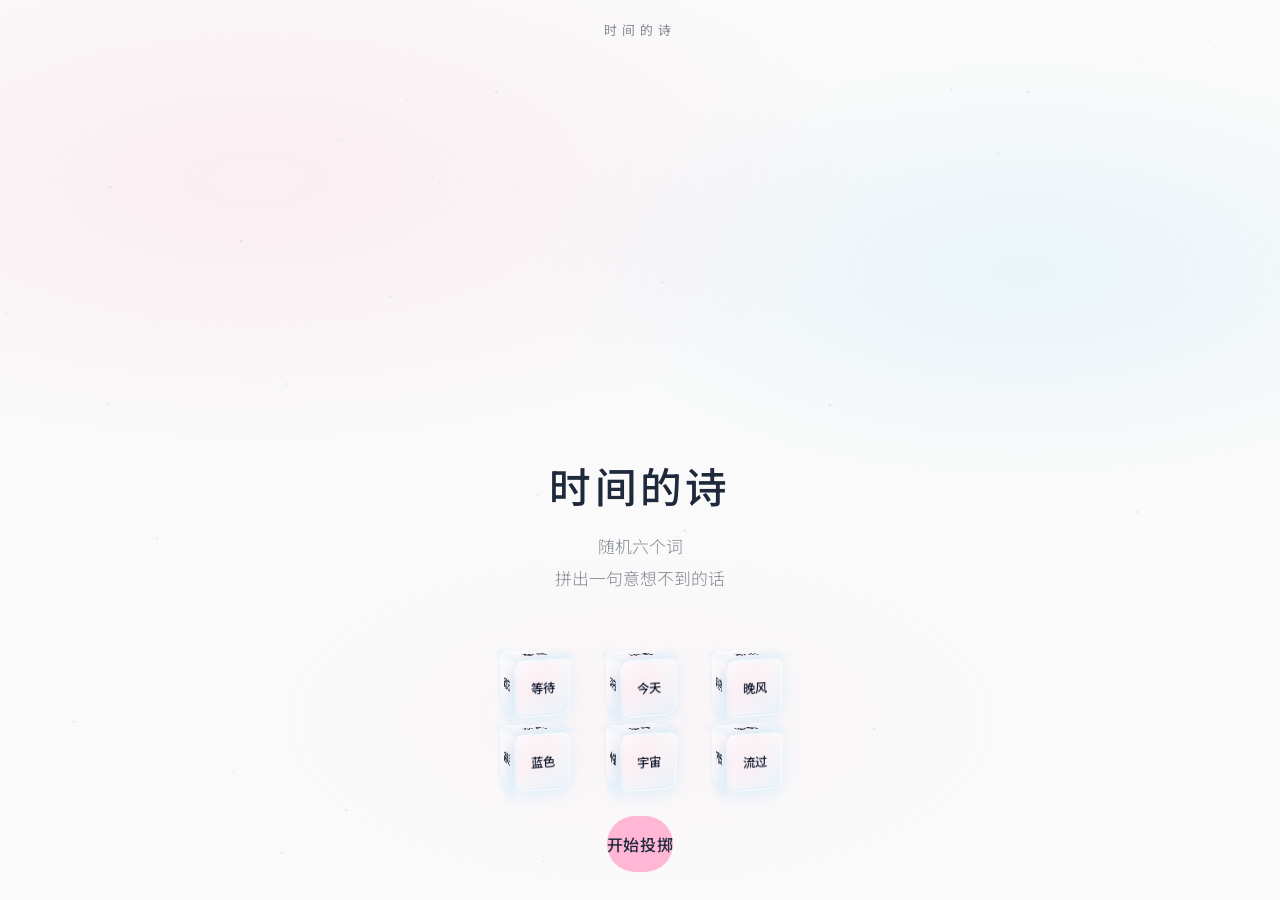
==== commit 92d18e35: "Show six floating glass dice on home and restore transparent dice styling. Bring back frosted glass " ====
--- a/time-poetry-dice/index.html
+++ b/time-poetry-dice/index.html
@@ -18,6 +18,9 @@
     <link rel="stylesheet" href="./css/styles.css" />
   </head>
   <body>
+    <canvas id="stars" aria-hidden="true"></canvas>
+    <div class="aurora" aria-hidden="true"></div>
+
     <div id="app">
       <!-- 首页 -->
       <section class="screen screen--active" data-screen="home">
@@ -29,7 +32,7 @@
             <p class="hero-sub">随机六个词<br />拼出一句意想不到的话</p>
           </div>
           <div class="home-bottom reveal">
-            <div class="dice-cluster dice-cluster--3" id="home-dice-cluster" aria-hidden="true"></div>
+            <div class="dice-cluster" id="home-dice-cluster" aria-hidden="true"></div>
             <button class="btn btn-primary" type="button" data-action="start-roll">开始投掷</button>
           </div>
         </div>
@@ -45,14 +48,15 @@
       <!-- 结果页 -->
       <section class="screen" data-screen="result">
         <div class="screen-content result-content">
-          <div class="result-dice-mini reveal" id="result-dice-row"></div>
-
           <div class="arrange-core reveal">
             <h2 class="module-title">你会怎么排列？</h2>
-            <div class="word-reveal" id="word-reveal" aria-live="polite"></div>
-            <div class="tag-list" id="tag-list"></div>
+            <p class="module-hint">拖拽骰子，排出你的顺序</p>
+            <div class="dice-row dice-row--draggable" id="result-dice-row"></div>
             <p class="custom-preview" id="custom-poem"></p>
-            <button class="btn btn-soft" type="button" data-action="best-arrange">看看最佳排列</button>
+            <button class="btn btn-soft" type="button" data-action="best-arrange">显示最佳排列</button>
+          </div>
+
+          <div class="best-panel" id="best-panel">
             <p class="best-loading" id="best-loading" hidden>正在寻找最合适的位置…</p>
             <p class="best-poem" id="best-poem"></p>
           </div>
--- a/time-poetry-dice/css/styles.css
+++ b/time-poetry-dice/css/styles.css
@@ -7,22 +7,25 @@
 }
 
 :root {
-  --pink: #ffd8ec;
-  --ice: #d9f2ff;
+  --pink: #ffb7d5;
+  --ice: #8fd8ff;
+  --deep: #0f172a;
+  --bg: #fafafa;
   --text: #1e293b;
-  --text-dim: rgba(30, 41, 59, 0.45);
-  --bg: #fafafa;
-  --glass: rgba(255, 255, 255, 0.55);
-  --glass-border: rgba(255, 255, 255, 0.85);
+  --text-dim: rgba(30, 41, 59, 0.55);
+  --glass: rgba(255, 255, 255, 0.35);
+  --glass-border: rgba(255, 255, 255, 0.65);
+  --glass-shadow: rgba(143, 216, 255, 0.25);
   --btn-h: 56px;
   --btn-r: 28px;
   --float-cycle: 4s;
   --safe-top: env(safe-area-inset-top, 0px);
   --safe-bottom: env(safe-area-inset-bottom, 0px);
-  --page-pad-x: clamp(24px, 6vw, 32px);
+  --page-pad-x: clamp(20px, 5vw, 28px);
   --dice-xs: clamp(32px, 8vw, 40px);
-  --dice-sm: clamp(48px, 12vw, 60px);
-  --dice-lg: clamp(56px, 14vw, 72px);
+  --dice-sm: clamp(44px, 11vw, 56px);
+  --dice-md: clamp(52px, 13vw, 68px);
+  --dice-lg: clamp(64px, 16vw, 84px);
   --poem-size: clamp(28px, 7vw, 42px);
   font-size: clamp(15px, 3.8vw, 16px);
 }
@@ -41,7 +44,35 @@
   -webkit-tap-highlight-color: transparent;
 }
 
+#stars {
+  position: fixed;
+  inset: 0;
+  width: 100%;
+  height: 100%;
+  z-index: 0;
+  pointer-events: none;
+}
+
+.aurora {
+  position: fixed;
+  inset: 0;
+  z-index: 1;
+  pointer-events: none;
+  background:
+    radial-gradient(ellipse 80% 50% at 20% 20%, rgba(255, 183, 213, 0.18), transparent 60%),
+    radial-gradient(ellipse 70% 45% at 80% 30%, rgba(143, 216, 255, 0.15), transparent 55%),
+    radial-gradient(ellipse 60% 40% at 50% 80%, rgba(255, 183, 213, 0.08), transparent 50%);
+  animation: aurora-breathe 6s ease-in-out infinite;
+}
+
+@keyframes aurora-breathe {
+  0%, 100% { opacity: 0.7; }
+  50% { opacity: 1; }
+}
+
 #app {
+  position: relative;
+  z-index: 2;
   height: 100%;
   height: 100dvh;
 }
@@ -150,15 +181,18 @@
   font-weight: 300;
 }
 
-.dice-cluster--3 {
-  display: flex;
-  justify-content: center;
-  gap: clamp(16px, 5vw, 28px);
-}
-
-/* ── Dice ── */
+.dice-cluster {
+  display: grid;
+  grid-template-columns: repeat(3, 1fr);
+  gap: clamp(10px, 3vw, 18px);
+  max-width: 300px;
+  width: 100%;
+  padding: 4px 0;
+}
+
+/* ── Dice 3D 透明玻璃 ── */
 .dice-wrap {
-  perspective: 500px;
+  perspective: 600px;
   display: flex;
   justify-content: center;
   align-items: center;
@@ -166,6 +200,7 @@
 
 .dice-wrap--xs { --size: var(--dice-xs); }
 .dice-wrap--sm { --size: var(--dice-sm); }
+.dice-wrap--md { --size: var(--dice-md); }
 .dice-wrap--lg { --size: var(--dice-lg); }
 
 .dice-wrap--float {
@@ -174,25 +209,29 @@
 
 .dice-wrap--float:nth-child(2) { animation-delay: 0.5s; }
 .dice-wrap--float:nth-child(3) { animation-delay: 1s; }
+.dice-wrap--float:nth-child(4) { animation-delay: 1.5s; }
+.dice-wrap--float:nth-child(5) { animation-delay: 2s; }
+.dice-wrap--float:nth-child(6) { animation-delay: 2.5s; }
 
 @keyframes dice-float {
-  0%, 100% { transform: translateY(0); }
-  50% { transform: translateY(-8px); }
+  0%, 100% { transform: translateY(0); opacity: 1; }
+  50% { transform: translateY(-10px); opacity: 0.96; }
 }
 
 .dice-cube {
-  --size: var(--dice-sm);
+  --size: var(--dice-md);
   --half: calc(var(--size) / 2);
   position: relative;
   width: var(--size);
   height: var(--size);
   transform-style: preserve-3d;
-  transform: rotateX(-10deg) rotateY(16deg);
-  transition: transform 350ms cubic-bezier(0.22, 1, 0.36, 1);
+  transform: rotateX(-12deg) rotateY(18deg);
+  transition: transform 400ms cubic-bezier(0.22, 1, 0.36, 1);
 }
 
 .dice-wrap--xs .dice-cube { --size: var(--dice-xs); }
 .dice-wrap--sm .dice-cube { --size: var(--dice-sm); }
+.dice-wrap--md .dice-cube { --size: var(--dice-md); }
 .dice-wrap--lg .dice-cube { --size: var(--dice-lg); }
 
 .dice-face {
@@ -201,18 +240,40 @@
   display: flex;
   align-items: center;
   justify-content: center;
-  font-size: calc(var(--size) * 0.24);
+  font-size: calc(var(--size) * 0.22);
   font-weight: 500;
-  color: var(--text);
+  color: var(--deep);
   backface-visibility: hidden;
-  border-radius: calc(var(--size) * 0.16);
-  background: linear-gradient(145deg, rgba(255,255,255,0.7), rgba(217,242,255,0.35));
+  border-radius: calc(var(--size) * 0.18);
+  background: linear-gradient(
+    145deg,
+    rgba(255, 255, 255, 0.55) 0%,
+    rgba(255, 255, 255, 0.2) 40%,
+    rgba(143, 216, 255, 0.15) 100%
+  );
   border: 1px solid var(--glass-border);
   box-shadow:
-    inset 0 1px 0 rgba(255,255,255,0.9),
-    0 2px 8px rgba(217,242,255,0.35);
-  backdrop-filter: blur(6px);
-  -webkit-backdrop-filter: blur(6px);
+    inset 0 1px 0 rgba(255, 255, 255, 0.8),
+    inset 0 -1px 0 rgba(143, 216, 255, 0.2),
+    0 4px 16px var(--glass-shadow);
+  backdrop-filter: blur(8px);
+  -webkit-backdrop-filter: blur(8px);
+}
+
+.dice-wrap--float .dice-cube::after {
+  content: "";
+  position: absolute;
+  inset: -8px;
+  border-radius: 50%;
+  background: radial-gradient(circle, rgba(255, 183, 213, 0.25), transparent 70%);
+  animation: glow-breathe var(--float-cycle) ease-in-out infinite;
+  z-index: -1;
+  pointer-events: none;
+}
+
+@keyframes glow-breathe {
+  0%, 100% { opacity: 0.4; transform: scale(0.95); }
+  50% { opacity: 0.8; transform: scale(1.05); }
 }
 
 .dice-wrap--drop {
@@ -248,6 +309,7 @@
 }
 
 .dice-cube--landed {
+  filter: drop-shadow(0 0 12px rgba(255, 183, 213, 0.5));
   transition: transform 0.25s ease-out;
 }
 
@@ -282,6 +344,62 @@
   transform-origin: center top;
 }
 
+.dice-row--draggable {
+  display: grid;
+  grid-template-columns: repeat(3, 1fr);
+  gap: clamp(12px, 3.5vw, 20px);
+  width: 100%;
+  max-width: 360px;
+  margin: 8px 0 4px;
+  justify-items: center;
+}
+
+.dice-wrap--draggable {
+  cursor: grab;
+  transition: transform 280ms cubic-bezier(0.22, 1, 0.36, 1), opacity 200ms;
+}
+
+.dice-wrap--draggable:active {
+  cursor: grabbing;
+}
+
+.dice-wrap--dragging {
+  opacity: 0.45;
+  transform: scale(0.94);
+}
+
+.dice-wrap--over {
+  transform: scale(1.05);
+}
+
+.dice-wrap--over .dice-cube {
+  filter: drop-shadow(0 0 10px rgba(255, 183, 213, 0.45));
+}
+
+.module-hint {
+  font-size: 0.8rem;
+  color: var(--text-dim);
+  margin-top: -8px;
+}
+
+.best-panel {
+  width: 100%;
+  max-height: 0;
+  overflow: hidden;
+  opacity: 0;
+  transition: max-height 650ms cubic-bezier(0.22, 1, 0.36, 1),
+    opacity 500ms ease,
+    padding 500ms ease;
+  padding: 0;
+  text-align: center;
+}
+
+.best-panel--open {
+  max-height: 320px;
+  opacity: 1;
+  padding: 8px 0 16px;
+}
+
 .arrange-core {
   flex: 1;
   display: flex;
@@ -297,64 +415,6 @@
   font-weight: 400;
   color: var(--text-dim);
   letter-spacing: 0.12em;
-}
-
-.word-reveal {
-  display: flex;
-  flex-direction: column;
-  align-items: center;
-  gap: 6px;
-  min-height: 0;
-  margin-bottom: 4px;
-}
-
-.word-reveal:not(.word-reveal--active) {
-  display: none;
-}
-
-.word-chip {
-  font-size: 0.9rem;
-  color: var(--text-dim);
-  opacity: 0;
-  animation: chip-in 0.4s ease forwards;
-}
-
-@keyframes chip-in {
-  from { opacity: 0; transform: translateY(6px); }
-  to { opacity: 1; transform: translateY(0); }
-}
-
-.tag-list {
-  display: flex;
-  flex-wrap: wrap;
-  justify-content: center;
-  gap: 10px;
-  min-height: 44px;
-  width: 100%;
-}
-
-.tag-card {
-  padding: 10px 18px;
-  border-radius: 16px;
-  border: 1px solid rgba(255, 216, 236, 0.8);
-  background: var(--pink);
-  font-size: 0.95rem;
-  color: var(--text);
-  cursor: grab;
-  font-family: inherit;
-  transition: transform 300ms cubic-bezier(0.22, 1, 0.36, 1), box-shadow 200ms;
-}
-
-.tag-card:active { cursor: grabbing; }
-
-.tag-card--dragging {
-  opacity: 0.45;
-  transform: scale(0.96);
-}
-
-.tag-card--over {
-  box-shadow: 0 0 0 2px var(--ice);
-  transform: scale(1.04);
 }
 
 .custom-preview {
@@ -363,6 +423,7 @@
   white-space: pre-line;
   color: var(--text-dim);
   min-height: 1.7em;
+  width: 100%;
 }
 
 .btn-soft {
@@ -395,14 +456,15 @@
 .best-poem {
   font-size: var(--poem-size);
   line-height: 1.6;
-  font-weight: 400;
+  font-weight: 500;
   white-space: pre-line;
   color: var(--text);
   text-align: center;
-  max-width: 100%;
+  width: 85%;
+  margin: 0 auto;
   opacity: 0;
-  transform: translateY(8px);
-  transition: opacity 600ms ease, transform 600ms ease;
+  transform: translateY(10px);
+  transition: opacity 600ms ease 200ms, transform 600ms ease 200ms;
 }
 
 .best-poem--visible {
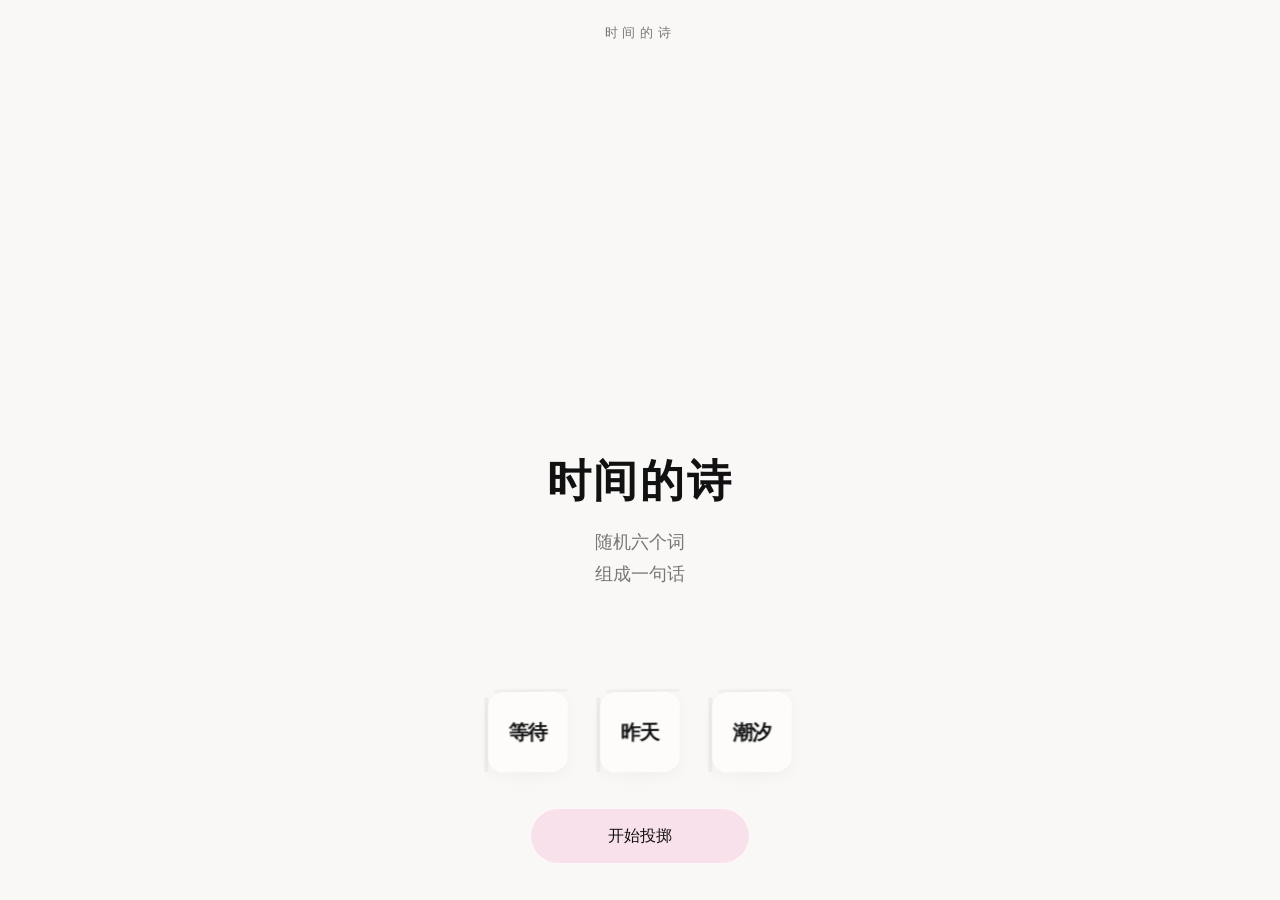
==== commit 674700b9: "Upgrade 时间的诗 to V3.0 PRD: paper aesthetic and glass dice tiles. Warm white palette, draggable result" ====
--- a/time-poetry-dice/index.html
+++ b/time-poetry-dice/index.html
@@ -6,21 +6,15 @@
     <meta name="apple-mobile-web-app-capable" content="yes" />
     <meta name="apple-mobile-web-app-status-bar-style" content="default" />
     <meta name="format-detection" content="telephone=no" />
-    <meta name="description" content="随机六个词，拼出一句意想不到的话。" />
-    <meta name="theme-color" content="#FAFAFA" />
+    <meta name="description" content="随机六个词，组成一句话。" />
+    <meta name="theme-color" content="#FAF8F6" />
     <meta property="og:title" content="时间的诗" />
-    <meta property="og:description" content="随机六个词，拼出一句意想不到的话。" />
+    <meta property="og:description" content="随机六个词，组成一句话。" />
     <meta property="og:type" content="website" />
     <title>时间的诗</title>
-    <link rel="preconnect" href="https://fonts.googleapis.com" />
-    <link rel="preconnect" href="https://fonts.gstatic.com" crossorigin />
-    <link href="https://fonts.googleapis.com/css2?family=Noto+Sans+SC:wght@300;400;500;700&display=swap" rel="stylesheet" />
     <link rel="stylesheet" href="./css/styles.css" />
   </head>
   <body>
-    <canvas id="stars" aria-hidden="true"></canvas>
-    <div class="aurora" aria-hidden="true"></div>
-
     <div id="app">
       <!-- 首页 -->
       <section class="screen screen--active" data-screen="home">
@@ -29,7 +23,7 @@
           <div class="home-spacer reveal" aria-hidden="true"></div>
           <div class="home-main reveal">
             <h1 class="hero-title">时间的诗</h1>
-            <p class="hero-sub">随机六个词<br />拼出一句意想不到的话</p>
+            <p class="hero-sub">随机六个词<br />组成一句话</p>
           </div>
           <div class="home-bottom reveal">
             <div class="dice-cluster" id="home-dice-cluster" aria-hidden="true"></div>
@@ -48,23 +42,28 @@
       <!-- 结果页 -->
       <section class="screen" data-screen="result">
         <div class="screen-content result-content">
-          <div class="arrange-core reveal">
+          <div class="result-top reveal">
+            <div class="dice-row dice-row--draggable" id="result-dice-row"></div>
+          </div>
+
+          <div class="arrange-section reveal">
             <h2 class="module-title">你会怎么排列？</h2>
-            <p class="module-hint">拖拽骰子，排出你的顺序</p>
-            <div class="dice-row dice-row--draggable" id="result-dice-row"></div>
-            <p class="custom-preview" id="custom-poem"></p>
-            <button class="btn btn-soft" type="button" data-action="best-arrange">显示最佳排列</button>
+            <p class="module-hint">拖动骰子试试看</p>
+            <button class="btn btn-primary" type="button" data-action="best-arrange" id="best-arrange-btn">
+              ✨ 显示最佳排列
+            </button>
           </div>
 
           <div class="best-panel" id="best-panel">
-            <p class="best-loading" id="best-loading" hidden>正在寻找最合适的位置…</p>
+            <h3 class="best-panel__title">最佳排列</h3>
+            <p class="best-loading" id="best-loading" hidden>正在重新排列词语…</p>
             <p class="best-poem" id="best-poem"></p>
           </div>
 
           <div class="actions actions--result reveal">
-            <button class="btn btn-primary" type="button" data-action="save-poster">保存图片</button>
+            <button class="btn btn-secondary" type="button" data-action="save-poster">保存图片</button>
             <button class="btn btn-secondary" type="button" data-action="roll-again">重新投掷</button>
-            <button class="btn btn-ghost" type="button" data-action="share-friend">分享给朋友</button>
+            <button class="btn btn-secondary" type="button" data-action="share-friend">分享给朋友</button>
           </div>
         </div>
       </section>
--- a/time-poetry-dice/css/styles.css
+++ b/time-poetry-dice/css/styles.css
@@ -7,27 +7,25 @@
 }
 
 :root {
-  --pink: #ffb7d5;
-  --ice: #8fd8ff;
-  --deep: #0f172a;
-  --bg: #fafafa;
-  --text: #1e293b;
-  --text-dim: rgba(30, 41, 59, 0.55);
-  --glass: rgba(255, 255, 255, 0.35);
-  --glass-border: rgba(255, 255, 255, 0.65);
-  --glass-shadow: rgba(143, 216, 255, 0.25);
+  --bg: #faf8f6;
+  --card: #ffffff;
+  --text: #111111;
+  --text-secondary: #777777;
+  --pink: #f7d4e3;
+  --pink-hover: #f3bfd6;
+  --pink-glass: rgba(247, 212, 227, 0.65);
   --btn-h: 56px;
-  --btn-r: 28px;
+  --btn-w: 220px;
   --float-cycle: 4s;
   --safe-top: env(safe-area-inset-top, 0px);
   --safe-bottom: env(safe-area-inset-bottom, 0px);
-  --page-pad-x: clamp(20px, 5vw, 28px);
-  --dice-xs: clamp(32px, 8vw, 40px);
-  --dice-sm: clamp(44px, 11vw, 56px);
-  --dice-md: clamp(52px, 13vw, 68px);
-  --dice-lg: clamp(64px, 16vw, 84px);
-  --poem-size: clamp(28px, 7vw, 42px);
-  font-size: clamp(15px, 3.8vw, 16px);
+  --page-pad-x: clamp(24px, 6vw, 36px);
+  --tile-lg: clamp(80px, 22vw, 96px);
+  --tile-md: clamp(64px, 16vw, 80px);
+  --tile-font-lg: clamp(18px, 4.5vw, 24px);
+  --tile-font-md: clamp(16px, 4vw, 20px);
+  --poem-size: clamp(32px, 8.5vw, 44px);
+  font-size: 16px;
 }
 
 html,
@@ -37,42 +35,14 @@
 }
 
 body {
-  font-family: "Noto Sans SC", "HarmonyOS Sans", "PingFang SC", sans-serif;
+  font-family: "PingFang SC", "Noto Sans SC", "HarmonyOS Sans", sans-serif;
   background: var(--bg);
   color: var(--text);
   -webkit-font-smoothing: antialiased;
   -webkit-tap-highlight-color: transparent;
 }
 
-#stars {
-  position: fixed;
-  inset: 0;
-  width: 100%;
-  height: 100%;
-  z-index: 0;
-  pointer-events: none;
-}
-
-.aurora {
-  position: fixed;
-  inset: 0;
-  z-index: 1;
-  pointer-events: none;
-  background:
-    radial-gradient(ellipse 80% 50% at 20% 20%, rgba(255, 183, 213, 0.18), transparent 60%),
-    radial-gradient(ellipse 70% 45% at 80% 30%, rgba(143, 216, 255, 0.15), transparent 55%),
-    radial-gradient(ellipse 60% 40% at 50% 80%, rgba(255, 183, 213, 0.08), transparent 50%);
-  animation: aurora-breathe 6s ease-in-out infinite;
-}
-
-@keyframes aurora-breathe {
-  0%, 100% { opacity: 0.7; }
-  50% { opacity: 1; }
-}
-
 #app {
-  position: relative;
-  z-index: 2;
   height: 100%;
   height: 100dvh;
 }
@@ -85,7 +55,7 @@
   opacity: 0;
   visibility: hidden;
   pointer-events: none;
-  transition: opacity 500ms cubic-bezier(0.22, 1, 0.36, 1), visibility 500ms;
+  transition: opacity 600ms ease, visibility 600ms;
   overflow: hidden;
 }
 
@@ -96,18 +66,12 @@
 }
 
 .screen--entering {
-  animation: screen-in 500ms cubic-bezier(0.22, 1, 0.36, 1);
+  animation: screen-in 600ms cubic-bezier(0.22, 1, 0.36, 1);
 }
 
 @keyframes screen-in {
-  from {
-    opacity: 0;
-    transform: translateY(8px);
-  }
-  to {
-    opacity: 1;
-    transform: translateY(0);
-  }
+  from { opacity: 0; transform: translateY(20px); }
+  to { opacity: 1; transform: translateY(0); }
 }
 
 .screen-content {
@@ -115,16 +79,16 @@
   display: flex;
   flex-direction: column;
   align-items: center;
-  padding: calc(var(--safe-top) + 20px) var(--page-pad-x) calc(var(--safe-bottom) + 20px);
+  padding: calc(var(--safe-top) + 24px) var(--page-pad-x) calc(var(--safe-bottom) + 24px);
   overflow-y: auto;
   -webkit-overflow-scrolling: touch;
 }
 
 .reveal {
   opacity: 0;
-  transform: translateY(12px);
-  transition: opacity 550ms cubic-bezier(0.22, 1, 0.36, 1),
-    transform 550ms cubic-bezier(0.22, 1, 0.36, 1);
+  transform: translateY(20px);
+  transition: opacity 600ms cubic-bezier(0.22, 1, 0.36, 1),
+    transform 600ms cubic-bezier(0.22, 1, 0.36, 1);
 }
 
 .reveal--visible {
@@ -139,9 +103,9 @@
 }
 
 .logo {
-  font-size: 0.8rem;
-  letter-spacing: 0.4em;
-  color: var(--text-dim);
+  font-size: 13px;
+  letter-spacing: 0.35em;
+  color: var(--text-secondary);
   flex-shrink: 0;
 }
 
@@ -152,7 +116,6 @@
 
 .home-main {
   flex-shrink: 0;
-  padding: 0 8px;
 }
 
 .home-bottom {
@@ -161,156 +124,139 @@
   flex-direction: column;
   align-items: center;
   justify-content: flex-end;
-  gap: 28px;
-  width: 100%;
-  padding-bottom: 8px;
+  gap: 36px;
+  width: 100%;
+  padding-bottom: 12px;
 }
 
 .hero-title {
-  font-size: clamp(2rem, 7vw, 2.6rem);
-  font-weight: 500;
-  letter-spacing: 0.08em;
+  font-size: clamp(36px, 9vw, 44px);
+  font-weight: 700;
+  letter-spacing: 0.06em;
   color: var(--text);
   margin-bottom: 16px;
 }
 
 .hero-sub {
-  font-size: clamp(0.95rem, 3.6vw, 1.05rem);
-  line-height: 1.9;
-  color: var(--text-dim);
-  font-weight: 300;
+  font-size: 18px;
+  line-height: 1.75;
+  color: var(--text-secondary);
+  font-weight: 400;
 }
 
 .dice-cluster {
-  display: grid;
-  grid-template-columns: repeat(3, 1fr);
-  gap: clamp(10px, 3vw, 18px);
-  max-width: 300px;
-  width: 100%;
-  padding: 4px 0;
-}
-
-/* ── Dice 3D 透明玻璃 ── */
-.dice-wrap {
-  perspective: 600px;
   display: flex;
   justify-content: center;
-  align-items: center;
-}
-
-.dice-wrap--xs { --size: var(--dice-xs); }
-.dice-wrap--sm { --size: var(--dice-sm); }
-.dice-wrap--md { --size: var(--dice-md); }
-.dice-wrap--lg { --size: var(--dice-lg); }
-
-.dice-wrap--float {
-  animation: dice-float var(--float-cycle) ease-in-out infinite;
-}
-
-.dice-wrap--float:nth-child(2) { animation-delay: 0.5s; }
-.dice-wrap--float:nth-child(3) { animation-delay: 1s; }
-.dice-wrap--float:nth-child(4) { animation-delay: 1.5s; }
-.dice-wrap--float:nth-child(5) { animation-delay: 2s; }
-.dice-wrap--float:nth-child(6) { animation-delay: 2.5s; }
-
-@keyframes dice-float {
+  gap: clamp(20px, 6vw, 32px);
+}
+
+/* ── 玻璃骰子（单面词语） ── */
+.dice-tile {
+  position: relative;
+  flex-shrink: 0;
+}
+
+.dice-tile__body {
+  position: relative;
+  transform: rotateX(-5deg) rotateY(8deg);
+  transition: transform 200ms ease;
+}
+
+.dice-tile__front {
+  position: relative;
+  z-index: 2;
+  display: flex;
+  align-items: center;
+  justify-content: center;
+  border-radius: 18px;
+  background: rgba(255, 255, 255, 0.55);
+  border: 1px solid rgba(255, 255, 255, 0.95);
+  color: var(--text);
+  font-weight: 600;
+  box-shadow: 0 4px 16px rgba(0, 0, 0, 0.04);
+  backdrop-filter: blur(6px);
+  -webkit-backdrop-filter: blur(6px);
+}
+
+.dice-tile--lg .dice-tile__front {
+  width: var(--tile-lg);
+  height: var(--tile-lg);
+  font-size: var(--tile-font-lg);
+}
+
+.dice-tile--md .dice-tile__front {
+  width: var(--tile-md);
+  height: var(--tile-md);
+  font-size: var(--tile-font-md);
+  border-radius: 16px;
+}
+
+.dice-tile__edge--left {
+  position: absolute;
+  left: -4px;
+  top: 5px;
+  bottom: 0;
+  width: 4px;
+  border-radius: 2px 0 0 2px;
+  background: #111;
+  opacity: 0.05;
+  z-index: 1;
+}
+
+.dice-tile__edge--top {
+  position: absolute;
+  top: -3px;
+  left: 5px;
+  right: 0;
+  height: 3px;
+  border-radius: 2px 2px 0 0;
+  background: #111;
+  opacity: 0.03;
+  z-index: 1;
+}
+
+.dice-tile--float {
+  animation: tile-float var(--float-cycle) ease-in-out infinite;
+}
+
+.dice-tile--float:nth-child(2) { animation-delay: 0.6s; }
+.dice-tile--float:nth-child(3) { animation-delay: 1.2s; }
+
+@keyframes tile-float {
   0%, 100% { transform: translateY(0); opacity: 1; }
-  50% { transform: translateY(-10px); opacity: 0.96; }
-}
-
-.dice-cube {
-  --size: var(--dice-md);
-  --half: calc(var(--size) / 2);
-  position: relative;
-  width: var(--size);
-  height: var(--size);
-  transform-style: preserve-3d;
-  transform: rotateX(-12deg) rotateY(18deg);
-  transition: transform 400ms cubic-bezier(0.22, 1, 0.36, 1);
-}
-
-.dice-wrap--xs .dice-cube { --size: var(--dice-xs); }
-.dice-wrap--sm .dice-cube { --size: var(--dice-sm); }
-.dice-wrap--md .dice-cube { --size: var(--dice-md); }
-.dice-wrap--lg .dice-cube { --size: var(--dice-lg); }
-
-.dice-face {
-  position: absolute;
-  inset: 0;
-  display: flex;
-  align-items: center;
-  justify-content: center;
-  font-size: calc(var(--size) * 0.22);
-  font-weight: 500;
-  color: var(--deep);
-  backface-visibility: hidden;
-  border-radius: calc(var(--size) * 0.18);
-  background: linear-gradient(
-    145deg,
-    rgba(255, 255, 255, 0.55) 0%,
-    rgba(255, 255, 255, 0.2) 40%,
-    rgba(143, 216, 255, 0.15) 100%
-  );
-  border: 1px solid var(--glass-border);
-  box-shadow:
-    inset 0 1px 0 rgba(255, 255, 255, 0.8),
-    inset 0 -1px 0 rgba(143, 216, 255, 0.2),
-    0 4px 16px var(--glass-shadow);
-  backdrop-filter: blur(8px);
-  -webkit-backdrop-filter: blur(8px);
-}
-
-.dice-wrap--float .dice-cube::after {
-  content: "";
-  position: absolute;
-  inset: -8px;
-  border-radius: 50%;
-  background: radial-gradient(circle, rgba(255, 183, 213, 0.25), transparent 70%);
-  animation: glow-breathe var(--float-cycle) ease-in-out infinite;
-  z-index: -1;
-  pointer-events: none;
-}
-
-@keyframes glow-breathe {
-  0%, 100% { opacity: 0.4; transform: scale(0.95); }
-  50% { opacity: 0.8; transform: scale(1.05); }
-}
-
-.dice-wrap--drop {
-  animation: dice-drop 0.35s cubic-bezier(0.22, 1, 0.36, 1) forwards;
-}
-
-@keyframes dice-drop {
-  from { transform: translateY(-40px); opacity: 0; }
-  to { transform: translateY(0); opacity: 1; }
-}
-
-.dice-wrap--pending {
-  opacity: 0;
-  pointer-events: none;
-}
-
-.dice-wrap--appear {
-  animation: dice-appear 0.5s ease forwards;
-}
-
-@keyframes dice-appear {
-  from { opacity: 0; transform: translateY(16px) scale(0.92); }
-  to { opacity: 1; transform: translateY(0) scale(1); }
-}
-
-.dice-cube--spin {
-  animation: dice-spin 0.7s cubic-bezier(0.4, 0, 0.2, 1) forwards;
-}
-
-@keyframes dice-spin {
-  from { transform: rotateX(0) rotateY(0); }
-  to { transform: rotateX(540deg) rotateY(720deg); }
-}
-
-.dice-cube--landed {
-  filter: drop-shadow(0 0 12px rgba(255, 183, 213, 0.5));
-  transition: transform 0.25s ease-out;
+  50% { transform: translateY(-8px); opacity: 0.95; }
+}
+
+.dice-tile--stagger {
+  animation: tile-stagger 500ms ease backwards;
+}
+
+@keyframes tile-stagger {
+  from { opacity: 0; transform: translateY(12px); }
+  to { opacity: 1; transform: translateY(0); }
+}
+
+.dice-tile--toss {
+  animation: tile-toss 0.35s ease-out;
+}
+
+@keyframes tile-toss {
+  0% { transform: translateY(0); }
+  45% { transform: translateY(-36px); }
+  100% { transform: translateY(0); }
+}
+
+.dice-tile__body--spin {
+  animation: tile-spin 0.5s linear infinite;
+}
+
+@keyframes tile-spin {
+  from { transform: rotateX(-5deg) rotateY(8deg); }
+  to { transform: rotateX(-5deg) rotateY(368deg); }
+}
+
+.dice-tile__body--land {
+  transform: rotateX(-5deg) rotateY(8deg);
 }
 
 /* ── Roll ── */
@@ -321,64 +267,73 @@
 .dice-stage {
   display: grid;
   grid-template-columns: repeat(3, 1fr);
-  gap: clamp(14px, 4vw, 24px);
-  max-width: 340px;
-  width: 100%;
+  gap: clamp(16px, 4vw, 24px);
+  max-width: 360px;
+  width: 100%;
+  justify-items: center;
 }
 
 /* ── Result ── */
 .result-content {
   align-items: stretch;
-  gap: 24px;
-  max-width: 480px;
+  gap: 28px;
+  max-width: 520px;
   margin: 0 auto;
   width: 100%;
 }
 
-.result-dice-mini {
-  display: flex;
-  justify-content: center;
-  gap: 8px;
-  opacity: 0.7;
-  transform: scale(0.85);
-  transform-origin: center top;
+.result-top {
+  width: 100%;
 }
 
 .dice-row--draggable {
   display: grid;
   grid-template-columns: repeat(3, 1fr);
-  gap: clamp(12px, 3.5vw, 20px);
-  width: 100%;
-  max-width: 360px;
-  margin: 8px 0 4px;
+  gap: clamp(14px, 4vw, 20px);
   justify-items: center;
-}
-
-.dice-wrap--draggable {
+  width: 100%;
+}
+
+.dice-tile--draggable {
   cursor: grab;
-  transition: transform 280ms cubic-bezier(0.22, 1, 0.36, 1), opacity 200ms;
-}
-
-.dice-wrap--draggable:active {
+  transition: transform 200ms ease, opacity 200ms ease;
+}
+
+.dice-tile--draggable:active {
   cursor: grabbing;
 }
 
-.dice-wrap--dragging {
-  opacity: 0.45;
-  transform: scale(0.94);
-}
-
-.dice-wrap--over {
+.dice-tile--dragging {
+  opacity: 0.5;
+  transform: scale(0.98);
+}
+
+.dice-tile--over {
   transform: scale(1.05);
 }
 
-.dice-wrap--over .dice-cube {
-  filter: drop-shadow(0 0 10px rgba(255, 183, 213, 0.45));
+.dice-tile--over .dice-tile__front {
+  box-shadow: 0 6px 20px rgba(247, 212, 227, 0.45);
+}
+
+.arrange-section {
+  display: flex;
+  flex-direction: column;
+  align-items: center;
+  gap: 16px;
+  text-align: center;
+}
+
+.module-title {
+  font-size: 15px;
+  font-weight: 500;
+  color: var(--text);
+  letter-spacing: 0.06em;
 }
 
 .module-hint {
-  font-size: 0.8rem;
-  color: var(--text-dim);
+  font-size: 14px;
+  color: var(--text-secondary);
   margin-top: -8px;
 }
 
@@ -387,65 +342,32 @@
   max-height: 0;
   overflow: hidden;
   opacity: 0;
+  text-align: center;
   transition: max-height 650ms cubic-bezier(0.22, 1, 0.36, 1),
     opacity 500ms ease,
     padding 500ms ease;
   padding: 0;
-  text-align: center;
 }
 
 .best-panel--open {
-  max-height: 320px;
+  max-height: 360px;
   opacity: 1;
-  padding: 8px 0 16px;
-}
-
-.arrange-core {
-  flex: 1;
-  display: flex;
-  flex-direction: column;
-  align-items: center;
-  text-align: center;
-  gap: 16px;
-  padding: 8px 0 16px;
-}
-
-.module-title {
-  font-size: 0.85rem;
-  font-weight: 400;
-  color: var(--text-dim);
-  letter-spacing: 0.12em;
-}
-
-.custom-preview {
-  font-size: 1rem;
-  line-height: 1.7;
-  white-space: pre-line;
-  color: var(--text-dim);
-  min-height: 1.7em;
-  width: 100%;
-}
-
-.btn-soft {
-  height: 44px;
-  padding: 0 24px;
-  border-radius: 22px;
-  border: 1px solid rgba(217, 242, 255, 0.9);
-  background: var(--ice);
-  color: var(--text);
-  font-family: inherit;
-  font-size: 0.9rem;
-  cursor: pointer;
-  transition: transform 150ms;
-}
-
-.btn-soft:active { transform: scale(0.96); }
+  padding: 16px 0 8px;
+}
+
+.best-panel__title {
+  font-size: 14px;
+  font-weight: 500;
+  color: var(--text-secondary);
+  letter-spacing: 0.1em;
+  margin-bottom: 20px;
+}
 
 .best-loading {
-  font-size: 0.85rem;
-  color: var(--text-dim);
-  letter-spacing: 0.05em;
-  animation: pulse 1.2s ease-in-out infinite;
+  font-size: 14px;
+  color: var(--text-secondary);
+  margin-bottom: 12px;
+  animation: pulse 1s ease-in-out infinite;
 }
 
 @keyframes pulse {
@@ -454,17 +376,16 @@
 }
 
 .best-poem {
+  width: 70%;
+  margin: 0 auto;
   font-size: var(--poem-size);
-  line-height: 1.6;
   font-weight: 500;
+  line-height: 1.8;
   white-space: pre-line;
   color: var(--text);
-  text-align: center;
-  width: 85%;
-  margin: 0 auto;
   opacity: 0;
-  transform: translateY(10px);
-  transition: opacity 600ms ease 200ms, transform 600ms ease 200ms;
+  transform: translateY(12px);
+  transition: opacity 550ms ease 150ms, transform 550ms ease 150ms;
 }
 
 .best-poem--visible {
@@ -476,52 +397,64 @@
 .actions {
   display: flex;
   flex-direction: column;
-  gap: 10px;
-  width: 100%;
-  max-width: 320px;
-  margin: 0 auto;
+  align-items: center;
+  gap: 12px;
   flex-shrink: 0;
 }
 
 .btn {
+  width: var(--btn-w);
+  max-width: 100%;
   height: var(--btn-h);
-  border-radius: var(--btn-r);
-  border: none;
+  border-radius: 999px;
+  border: 1px solid rgba(255, 255, 255, 0.8);
   font-family: inherit;
-  font-size: 1rem;
+  font-size: 16px;
   font-weight: 500;
+  color: var(--text);
   cursor: pointer;
-  transition: transform 150ms ease;
-  letter-spacing: 0.04em;
+  transition: transform 150ms ease, background 150ms ease, box-shadow 150ms ease;
+}
+
+.btn:hover {
+  transform: translateY(-2px);
 }
 
 .btn:active,
 .btn--pressed {
-  transform: scale(0.95);
+  transform: scale(0.96) translateY(0);
+}
+
+.btn:disabled {
+  opacity: 0.85;
+  cursor: wait;
+  transform: none;
 }
 
 .btn-primary {
-  background: var(--pink);
-  color: var(--text);
+  background: var(--pink-glass);
+  backdrop-filter: blur(6px);
+  -webkit-backdrop-filter: blur(6px);
+}
+
+.btn-primary:hover {
+  background: rgba(243, 191, 214, 0.75);
 }
 
 .btn-secondary {
-  background: var(--ice);
-  color: var(--text);
-}
-
-.btn-ghost {
-  background: transparent;
-  color: var(--text-dim);
-  height: 44px;
-}
-
-.btn-block { width: 100%; }
+  background: rgba(255, 255, 255, 0.55);
+  border-color: rgba(255, 255, 255, 0.9);
+}
+
+.btn-block {
+  width: 100%;
+  max-width: 320px;
+}
 
 /* ── Share ── */
 .share-content {
   align-items: stretch;
-  gap: 16px;
+  gap: 20px;
 }
 
 .share-back {
@@ -529,8 +462,8 @@
   background: none;
   border: none;
   font-family: inherit;
-  font-size: 0.95rem;
-  color: var(--text-dim);
+  font-size: 15px;
+  color: var(--text-secondary);
   cursor: pointer;
   padding: 4px 0;
 }
@@ -541,16 +474,19 @@
   align-items: center;
   flex: 1;
   min-height: 0;
-  overflow: hidden;
 }
 
 #poster-canvas {
-  border-radius: 12px;
-  box-shadow: 0 4px 24px rgba(30, 41, 59, 0.08);
+  border-radius: 8px;
+  box-shadow: 0 8px 32px rgba(0, 0, 0, 0.06);
   max-height: 58vh;
 }
 
-.actions--share { max-width: 100%; }
+.actions--share {
+  width: 100%;
+  max-width: 320px;
+  margin: 0 auto;
+}
 
 /* ── Toast ── */
 .toast[hidden] { display: none !important; }
@@ -561,11 +497,11 @@
   left: 50%;
   transform: translateX(-50%);
   z-index: 100;
-  background: rgba(30, 41, 59, 0.88);
-  color: #fff;
+  background: var(--text);
+  color: var(--bg);
   padding: 12px 24px;
-  border-radius: 24px;
-  font-size: 0.9rem;
+  border-radius: 999px;
+  font-size: 14px;
   pointer-events: none;
 }
 
@@ -584,16 +520,16 @@
 .share-panel__backdrop {
   position: absolute;
   inset: 0;
-  background: rgba(30, 41, 59, 0.25);
+  background: rgba(17, 17, 17, 0.15);
 }
 
 .share-panel__sheet {
   position: relative;
   width: 100%;
   max-width: 480px;
-  background: #fff;
+  background: var(--bg);
   border-radius: 24px 24px 0 0;
-  padding: 24px var(--page-pad-x) calc(var(--safe-bottom) + 16px);
+  padding: 28px var(--page-pad-x) calc(var(--safe-bottom) + 20px);
   animation: sheet-up 300ms ease;
 }
 
@@ -604,16 +540,16 @@
 
 .share-panel__title {
   text-align: center;
-  font-size: 0.95rem;
-  color: var(--text-dim);
-  margin-bottom: 20px;
+  font-size: 14px;
+  color: var(--text-secondary);
+  margin-bottom: 24px;
 }
 
 .share-panel__options {
   display: flex;
   justify-content: center;
-  gap: 40px;
-  margin-bottom: 20px;
+  gap: 48px;
+  margin-bottom: 24px;
 }
 
 .share-option {
@@ -630,31 +566,35 @@
 .share-option__icon {
   width: 52px;
   height: 52px;
-  border-radius: 14px;
-  background: var(--ice);
+  border-radius: 999px;
+  background: rgba(255, 255, 255, 0.55);
+  border: 1px solid rgba(255, 255, 255, 0.9);
   display: flex;
   align-items: center;
   justify-content: center;
-  font-size: 1.4rem;
+  font-size: 1.3rem;
 }
 
 .share-option__label {
-  font-size: 0.8rem;
-  color: var(--text-dim);
+  font-size: 12px;
+  color: var(--text-secondary);
 }
 
 .share-panel__cancel {
   width: 100%;
+  max-width: var(--btn-w);
+  margin: 0 auto;
+  display: block;
   height: 48px;
   border: none;
-  background: var(--bg);
-  border-radius: 24px;
+  background: rgba(255, 255, 255, 0.55);
+  border-radius: 999px;
   font-family: inherit;
-  font-size: 0.95rem;
-  color: var(--text-dim);
+  font-size: 15px;
+  color: var(--text-secondary);
   cursor: pointer;
 }
 
 @media (min-width: 768px) {
-  .dice-stage { max-width: 380px; }
-}
+  .dice-stage { max-width: 400px; }
+}
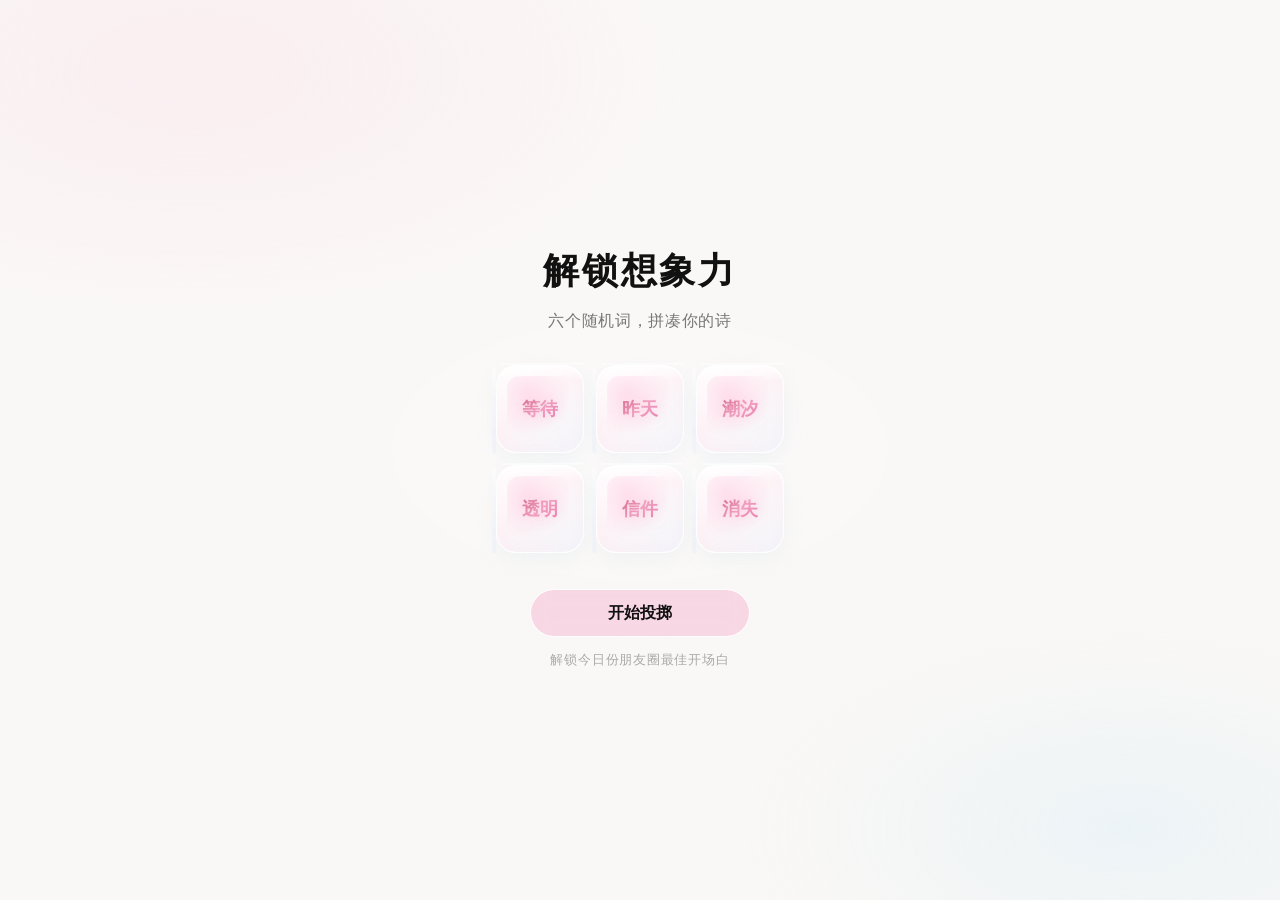
==== commit 2900900a: "Deploy 时间的诗 layout refresh to GitHub Pages. Sync home/result/share flow with 显示最佳✨ gating and 1:1 po" ====
--- a/time-poetry-dice/index.html
+++ b/time-poetry-dice/index.html
@@ -6,28 +6,32 @@
     <meta name="apple-mobile-web-app-capable" content="yes" />
     <meta name="apple-mobile-web-app-status-bar-style" content="default" />
     <meta name="format-detection" content="telephone=no" />
-    <meta name="description" content="随机六个词，组成一句话。" />
+    <meta name="description" content="六个随机词，拼凑你的诗。" />
     <meta name="theme-color" content="#FAF8F6" />
     <meta property="og:title" content="时间的诗" />
-    <meta property="og:description" content="随机六个词，组成一句话。" />
+    <meta property="og:description" content="六个随机词，拼凑你的诗。" />
     <meta property="og:type" content="website" />
     <title>时间的诗</title>
-    <link rel="stylesheet" href="./css/styles.css" />
+    <link rel="stylesheet" href="./css/styles.css?v=20260610b" />
   </head>
   <body>
+    <div class="ambient" aria-hidden="true"></div>
     <div id="app">
       <!-- 首页 -->
       <section class="screen screen--active" data-screen="home">
         <div class="screen-content home-content">
-          <p class="logo reveal">时间的诗</p>
-          <div class="home-spacer reveal" aria-hidden="true"></div>
-          <div class="home-main reveal">
-            <h1 class="hero-title">时间的诗</h1>
-            <p class="hero-sub">随机六个词<br />组成一句话</p>
+          <div class="home-hero reveal">
+            <h1 class="hero-title">解锁想象力</h1>
+            <p class="hero-sub">六个随机词，拼凑你的诗</p>
           </div>
-          <div class="home-bottom reveal">
+
+          <div class="home-dice reveal">
             <div class="dice-cluster" id="home-dice-cluster" aria-hidden="true"></div>
-            <button class="btn btn-primary" type="button" data-action="start-roll">开始投掷</button>
+          </div>
+
+          <div class="home-actions reveal">
+            <button class="btn btn-primary btn-breathe" type="button" data-action="start-roll">开始投掷</button>
+            <p class="home-hint">解锁今日份朋友圈最佳开场白</p>
           </div>
         </div>
       </section>
@@ -42,28 +46,30 @@
       <!-- 结果页 -->
       <section class="screen" data-screen="result">
         <div class="screen-content result-content">
-          <div class="result-top reveal">
+          <h2 class="result-headline reveal">拖动骰子，释放你的浪漫脑洞</h2>
+
+          <div class="result-dice">
             <div class="dice-row dice-row--draggable" id="result-dice-row"></div>
           </div>
 
-          <div class="arrange-section reveal">
-            <h2 class="module-title">你会怎么排列？</h2>
-            <p class="module-hint">拖动骰子试试看</p>
-            <button class="btn btn-primary" type="button" data-action="best-arrange" id="best-arrange-btn">
-              ✨ 显示最佳排列
-            </button>
+          <div class="best-arrange-wrap">
+            <button class="btn btn-primary btn-best" type="button" data-action="best-arrange" id="best-arrange-btn">显示最佳✨</button>
           </div>
 
-          <div class="best-panel" id="best-panel">
-            <h3 class="best-panel__title">最佳排列</h3>
-            <p class="best-loading" id="best-loading" hidden>正在重新排列词语…</p>
-            <p class="best-poem" id="best-poem"></p>
+          <div class="poem-card result-poem-card" id="poem-card" hidden>
+            <p class="best-loading" id="best-loading" hidden>正在组合诗句…</p>
+            <div class="poem-quote-wrap">
+              <span class="poem-quote-mark poem-quote-mark--open" aria-hidden="true">「</span>
+              <p class="best-poem" id="best-poem"></p>
+              <span class="poem-quote-mark poem-quote-mark--close" aria-hidden="true">」</span>
+            </div>
+            <p class="poem-signature" id="poem-signature"></p>
           </div>
 
-          <div class="actions actions--result reveal">
-            <button class="btn btn-secondary" type="button" data-action="save-poster">保存图片</button>
-            <button class="btn btn-secondary" type="button" data-action="roll-again">重新投掷</button>
-            <button class="btn btn-secondary" type="button" data-action="share-friend">分享给朋友</button>
+          <div class="result-toolbar result-toolbar--ready" id="result-toolbar">
+            <button class="toolbar-btn" type="button" data-action="save-poster">📥 保存诗卡</button>
+            <button class="toolbar-btn" type="button" data-action="roll-again">🔄 再次投掷</button>
+            <button class="toolbar-btn toolbar-btn--share" type="button" data-action="copy-share">💬 复制分享</button>
           </div>
         </div>
       </section>
@@ -75,9 +81,10 @@
           <div class="poster-preview" id="poster-preview">
             <canvas id="poster-canvas"></canvas>
           </div>
+          <p class="share-tagline">六个随机词，拼凑你的诗</p>
           <div class="actions actions--share">
-            <button class="btn btn-primary btn-block" type="button" data-action="download-poster">保存图片</button>
-            <button class="btn btn-secondary btn-block" type="button" data-action="copy-share-text">复制文案</button>
+            <button class="btn btn-primary btn-block" type="button" data-action="download-poster">📥 保存诗卡</button>
+            <button class="btn btn-secondary btn-block" type="button" data-action="copy-share">💬 复制分享</button>
           </div>
         </div>
       </section>
@@ -85,24 +92,6 @@
 
     <p class="toast" id="toast" hidden></p>
 
-    <div class="share-panel" id="share-panel" hidden>
-      <div class="share-panel__backdrop" data-action="close-share"></div>
-      <div class="share-panel__sheet" role="dialog" aria-label="分享">
-        <p class="share-panel__title">分享给朋友</p>
-        <div class="share-panel__options">
-          <button class="share-option" type="button" data-action="share-copy-link">
-            <span class="share-option__icon">🔗</span>
-            <span class="share-option__label">复制链接</span>
-          </button>
-          <button class="share-option" type="button" data-action="share-copy-text">
-            <span class="share-option__icon">📝</span>
-            <span class="share-option__label">复制文案</span>
-          </button>
-        </div>
-        <button class="share-panel__cancel" type="button" data-action="close-share">取消</button>
-      </div>
-    </div>
-
-    <script defer src="./js/app.bundle.js"></script>
+    <script defer src="./js/app.bundle.js?v=20260610b"></script>
   </body>
 </html>
--- a/time-poetry-dice/css/styles.css
+++ b/time-poetry-dice/css/styles.css
@@ -11,20 +11,25 @@
   --card: #ffffff;
   --text: #111111;
   --text-secondary: #777777;
+  --text-tertiary: #aaaaaa;
+  --text-muted: #666666;
+  --aurora-pink: #ffb7d5;
+  --aurora-pink-deep: #e878a8;
+  --breath-blue: #8fd8ff;
+  --flow-silver: rgba(255, 255, 255, 0.85);
   --pink: #f7d4e3;
-  --pink-hover: #f3bfd6;
-  --pink-glass: rgba(247, 212, 227, 0.65);
-  --btn-h: 56px;
+  --page-max: 480px;
+  --page-pad-x: 24px;
+  --btn-h: 48px;
   --btn-w: 220px;
+  --tile-size: 88px;
+  --tile-radius: 20px;
+  --tile-font: 18px;
+  --tile-gap: 12px;
+  --poem-size: clamp(22px, 5.5vw, 30px);
   --float-cycle: 4s;
   --safe-top: env(safe-area-inset-top, 0px);
   --safe-bottom: env(safe-area-inset-bottom, 0px);
-  --page-pad-x: clamp(24px, 6vw, 36px);
-  --tile-lg: clamp(80px, 22vw, 96px);
-  --tile-md: clamp(64px, 16vw, 80px);
-  --tile-font-lg: clamp(18px, 4.5vw, 24px);
-  --tile-font-md: clamp(16px, 4vw, 20px);
-  --poem-size: clamp(32px, 8.5vw, 44px);
   font-size: 16px;
 }
 
@@ -42,7 +47,27 @@
   -webkit-tap-highlight-color: transparent;
 }
 
+.ambient {
+  position: fixed;
+  inset: 0;
+  z-index: 0;
+  pointer-events: none;
+  background:
+    radial-gradient(ellipse 70% 50% at 15% 8%, rgba(255, 183, 213, 0.14), transparent 55%),
+    radial-gradient(ellipse 60% 45% at 88% 92%, rgba(143, 216, 255, 0.12), transparent 50%),
+    radial-gradient(ellipse 40% 30% at 50% 50%, rgba(255, 255, 255, 0.4), transparent 70%);
+}
+
+.poetic-quote {
+  font-style: normal;
+  letter-spacing: 0.04em;
+}
+
 #app {
+  position: relative;
+  z-index: 1;
+  max-width: var(--page-max);
+  margin: 0 auto;
   height: 100%;
   height: 100dvh;
 }
@@ -50,6 +75,7 @@
 .screen {
   position: absolute;
   inset: 0;
+  z-index: 0;
   display: flex;
   flex-direction: column;
   opacity: 0;
@@ -60,6 +86,7 @@
 }
 
 .screen--active {
+  z-index: 2;
   opacity: 1;
   visibility: visible;
   pointer-events: auto;
@@ -100,66 +127,90 @@
 .home-content {
   height: 100%;
   text-align: center;
-}
-
-.logo {
-  font-size: 13px;
+  justify-content: center;
+  gap: 0;
+  padding-top: calc(var(--safe-top) + 40px);
+  padding-bottom: calc(var(--safe-bottom) + 24px);
+}
+
+.share-logo {
+  font-size: 14px;
   letter-spacing: 0.35em;
+  color: rgba(17, 17, 17, 0.35);
+  flex-shrink: 0;
+}
+
+.home-hero {
+  flex-shrink: 0;
+  margin-bottom: 32px;
+}
+
+.hero-title {
+  font-size: clamp(28px, 7.5vw, 36px);
+  font-weight: 700;
+  letter-spacing: 0.08em;
+  color: var(--text);
+  margin-bottom: 12px;
+}
+
+.hero-sub {
+  font-size: 16px;
+  line-height: 1.6;
   color: var(--text-secondary);
-  flex-shrink: 0;
-}
-
-.home-spacer {
-  flex: 3;
-  min-height: 0;
-}
-
-.home-main {
-  flex-shrink: 0;
-}
-
-.home-bottom {
-  flex: 2;
+  font-weight: 400;
+  letter-spacing: 0.04em;
+}
+
+.home-dice {
+  flex-shrink: 0;
+  display: flex;
+  align-items: center;
+  justify-content: center;
+  width: 100%;
+  margin-bottom: 36px;
+}
+
+.home-actions {
+  flex-shrink: 0;
   display: flex;
   flex-direction: column;
   align-items: center;
-  justify-content: flex-end;
-  gap: 36px;
-  width: 100%;
-  padding-bottom: 12px;
-}
-
-.hero-title {
-  font-size: clamp(36px, 9vw, 44px);
-  font-weight: 700;
+  gap: 14px;
+  width: 100%;
+}
+
+.home-hint {
+  font-size: 13px;
+  color: var(--text-tertiary);
   letter-spacing: 0.06em;
-  color: var(--text);
-  margin-bottom: 16px;
-}
-
-.hero-sub {
-  font-size: 18px;
-  line-height: 1.75;
-  color: var(--text-secondary);
-  font-weight: 400;
-}
-
-.dice-cluster {
-  display: flex;
-  justify-content: center;
-  gap: clamp(20px, 6vw, 32px);
-}
-
-/* ── 玻璃骰子（单面词语） ── */
+}
+
+.dice-cluster,
+.dice-stage,
+.dice-row--draggable {
+  display: grid;
+  grid-template-columns: repeat(3, var(--tile-size));
+  gap: var(--tile-gap);
+  width: calc(var(--tile-size) * 3 + var(--tile-gap) * 2);
+  max-width: 100%;
+  justify-content: center;
+}
+
+/* ── 水晶骰子 ── */
 .dice-tile {
   position: relative;
   flex-shrink: 0;
+  width: var(--tile-size);
+  height: var(--tile-size);
 }
 
 .dice-tile__body {
   position: relative;
-  transform: rotateX(-5deg) rotateY(8deg);
-  transition: transform 200ms ease;
+  width: 100%;
+  height: 100%;
+  transform-style: preserve-3d;
+  transform: rotateX(-3deg) rotateY(5deg);
+  transition: transform 280ms cubic-bezier(0.22, 1, 0.36, 1);
 }
 
 .dice-tile__front {
@@ -168,50 +219,82 @@
   display: flex;
   align-items: center;
   justify-content: center;
-  border-radius: 18px;
-  background: rgba(255, 255, 255, 0.55);
-  border: 1px solid rgba(255, 255, 255, 0.95);
-  color: var(--text);
+  width: var(--tile-size);
+  height: var(--tile-size);
+  border-radius: var(--tile-radius);
+  background: rgba(255, 255, 255, 0.38);
+  background-image: linear-gradient(
+    145deg,
+    rgba(255, 255, 255, 0.82) 0%,
+    rgba(255, 220, 235, 0.25) 45%,
+    rgba(200, 230, 255, 0.2) 100%
+  );
+  border: 1px solid rgba(255, 255, 255, 0.92);
+  box-shadow:
+    inset 0 1px 0 rgba(255, 255, 255, 0.95),
+    inset 0 -8px 20px rgba(255, 183, 213, 0.08),
+    0 6px 20px rgba(143, 180, 220, 0.1);
+  backdrop-filter: blur(10px);
+  -webkit-backdrop-filter: blur(10px);
+  overflow: hidden;
+}
+
+.dice-tile__front::before {
+  content: "";
+  position: absolute;
+  top: 0;
+  left: 0;
+  right: 0;
+  height: 18%;
+  background: linear-gradient(180deg, rgba(255, 255, 255, 0.75), transparent);
+  pointer-events: none;
+}
+
+.dice-tile__glow {
+  position: absolute;
+  inset: 12%;
+  border-radius: 12px;
+  background: radial-gradient(circle at 30% 25%, rgba(255, 183, 213, 0.35), transparent 65%);
+  animation: crystal-shimmer 5s ease-in-out infinite;
+  pointer-events: none;
+}
+
+@keyframes crystal-shimmer {
+  0%, 100% { opacity: 0.5; transform: scale(1); }
+  50% { opacity: 0.85; transform: scale(1.05); }
+}
+
+.dice-tile__text {
+  position: relative;
+  z-index: 3;
+  font-size: var(--tile-font);
   font-weight: 600;
-  box-shadow: 0 4px 16px rgba(0, 0, 0, 0.04);
-  backdrop-filter: blur(6px);
-  -webkit-backdrop-filter: blur(6px);
-}
-
-.dice-tile--lg .dice-tile__front {
-  width: var(--tile-lg);
-  height: var(--tile-lg);
-  font-size: var(--tile-font-lg);
-}
-
-.dice-tile--md .dice-tile__front {
-  width: var(--tile-md);
-  height: var(--tile-md);
-  font-size: var(--tile-font-md);
-  border-radius: 16px;
+  background: linear-gradient(135deg, #d4688a 0%, #f0a0c0 50%, #e878a8 100%);
+  -webkit-background-clip: text;
+  background-clip: text;
+  -webkit-text-fill-color: transparent;
+  filter: drop-shadow(0 0 8px rgba(255, 150, 190, 0.35));
 }
 
 .dice-tile__edge--left {
   position: absolute;
   left: -4px;
-  top: 5px;
+  top: 3px;
   bottom: 0;
   width: 4px;
   border-radius: 2px 0 0 2px;
-  background: #111;
-  opacity: 0.05;
+  background: linear-gradient(180deg, rgba(255, 255, 255, 0.5), rgba(200, 220, 255, 0.15));
   z-index: 1;
 }
 
 .dice-tile__edge--top {
   position: absolute;
-  top: -3px;
+  top: -2px;
   left: 5px;
   right: 0;
-  height: 3px;
+  height: 2px;
   border-radius: 2px 2px 0 0;
-  background: #111;
-  opacity: 0.03;
+  background: rgba(255, 255, 255, 0.65);
   z-index: 1;
 }
 
@@ -219,8 +302,12 @@
   animation: tile-float var(--float-cycle) ease-in-out infinite;
 }
 
-.dice-tile--float:nth-child(2) { animation-delay: 0.6s; }
-.dice-tile--float:nth-child(3) { animation-delay: 1.2s; }
+.dice-tile--float:nth-child(1) { animation-delay: 0s; }
+.dice-tile--float:nth-child(2) { animation-delay: 0.45s; }
+.dice-tile--float:nth-child(3) { animation-delay: 0.9s; }
+.dice-tile--float:nth-child(4) { animation-delay: 1.35s; }
+.dice-tile--float:nth-child(5) { animation-delay: 1.8s; }
+.dice-tile--float:nth-child(6) { animation-delay: 2.25s; }
 
 @keyframes tile-float {
   0%, 100% { transform: translateY(0); opacity: 1; }
@@ -246,17 +333,20 @@
   100% { transform: translateY(0); }
 }
 
-.dice-tile__body--spin {
-  animation: tile-spin 0.5s linear infinite;
-}
-
-@keyframes tile-spin {
-  from { transform: rotateX(-5deg) rotateY(8deg); }
-  to { transform: rotateX(-5deg) rotateY(368deg); }
+.dice-tile__body--tumble {
+  animation: tile-tumble 0.42s ease-in-out infinite;
+}
+
+@keyframes tile-tumble {
+  0% { transform: rotateX(0deg) rotateY(0deg) translateZ(0); }
+  25% { transform: rotateX(120deg) rotateY(80deg) translateZ(18px); }
+  50% { transform: rotateX(240deg) rotateY(160deg) translateZ(0); }
+  75% { transform: rotateX(360deg) rotateY(240deg) translateZ(14px); }
+  100% { transform: rotateX(480deg) rotateY(320deg) translateZ(0); }
 }
 
 .dice-tile__body--land {
-  transform: rotateX(-5deg) rotateY(8deg);
+  transform: rotateX(-3deg) rotateY(5deg);
 }
 
 /* ── Roll ── */
@@ -265,33 +355,184 @@
 }
 
 .dice-stage {
-  display: grid;
-  grid-template-columns: repeat(3, 1fr);
-  gap: clamp(16px, 4vw, 24px);
-  max-width: 360px;
-  width: 100%;
-  justify-items: center;
+  perspective: 900px;
 }
 
 /* ── Result ── */
 .result-content {
-  align-items: stretch;
-  gap: 28px;
-  max-width: 520px;
+  align-items: center;
+  justify-content: flex-start;
+  gap: 0;
+  width: 100%;
+  min-height: 100%;
+  padding-top: calc(var(--safe-top) + 32px);
+  padding-bottom: calc(var(--safe-bottom) + 24px);
+}
+
+.result-headline {
+  font-size: 15px;
+  font-weight: 500;
+  color: var(--text-secondary);
+  letter-spacing: 0.06em;
+  text-align: center;
+  margin-bottom: 24px;
+  line-height: 1.6;
+  flex-shrink: 0;
+}
+
+.result-dice {
+  width: 100%;
+  display: flex;
+  justify-content: center;
+  margin-bottom: 20px;
+  flex-shrink: 0;
+  min-height: calc(var(--tile-size) * 2 + var(--tile-gap));
+}
+
+.best-arrange-wrap {
+  width: 100%;
+  display: flex;
+  justify-content: center;
+  margin-bottom: 20px;
+  flex-shrink: 0;
+}
+
+.btn-best {
+  width: var(--btn-w);
+  max-width: 100%;
+}
+
+.poem-card[hidden] {
+  display: none !important;
+}
+
+.result-poem-card {
+  width: 92%;
+  max-width: 360px;
+  margin: 0 auto 28px;
+  padding: 32px 24px 24px;
+  flex-shrink: 0;
+  border-radius: 22px;
+  background: rgba(255, 255, 255, 0.28);
+  backdrop-filter: blur(16px);
+  -webkit-backdrop-filter: blur(16px);
+  border: 1px solid rgba(255, 255, 255, 0.72);
+  box-shadow:
+    0 10px 36px rgba(255, 150, 190, 0.1),
+    inset 0 1px 0 rgba(255, 255, 255, 0.85);
+  opacity: 0.6;
+  transform: translateY(8px);
+  transition: opacity 500ms ease, transform 500ms ease;
+}
+
+.poem-card--ready {
+  opacity: 1;
+  transform: translateY(0);
+}
+
+.poem-quote-wrap {
+  position: relative;
+  text-align: center;
+  padding: 0 8px;
+}
+
+.poem-quote-mark {
+  display: block;
+  font-size: clamp(20px, 5vw, 26px);
+  font-weight: 300;
+  color: rgba(184, 92, 122, 0.45);
+  line-height: 1;
+  user-select: none;
+}
+
+.poem-quote-mark--open {
+  text-align: left;
+  margin-bottom: 4px;
+}
+
+.poem-quote-mark--close {
+  text-align: right;
+  margin-top: 4px;
+}
+
+.best-loading {
+  font-size: 13px;
+  color: var(--text-secondary);
+  margin-bottom: 12px;
+  text-align: center;
+  animation: pulse 1s ease-in-out infinite;
+}
+
+@keyframes pulse {
+  0%, 100% { opacity: 0.45; }
+  50% { opacity: 1; }
+}
+
+.best-poem {
+  width: 100%;
   margin: 0 auto;
-  width: 100%;
-}
-
-.result-top {
-  width: 100%;
-}
-
-.dice-row--draggable {
-  display: grid;
-  grid-template-columns: repeat(3, 1fr);
-  gap: clamp(14px, 4vw, 20px);
-  justify-items: center;
-  width: 100%;
+  font-size: var(--poem-size);
+  font-weight: 500;
+  line-height: 2.1;
+  letter-spacing: 0.12em;
+  white-space: pre-line;
+  text-align: center;
+  background: linear-gradient(135deg, #222 0%, #444 42%, #b85c7a 100%);
+  -webkit-background-clip: text;
+  background-clip: text;
+  -webkit-text-fill-color: transparent;
+  opacity: 0;
+  transform: translateY(10px);
+  transition: opacity 500ms ease, transform 500ms ease;
+}
+
+.best-poem--visible {
+  opacity: 1;
+  transform: translateY(0);
+}
+
+.poem-signature {
+  margin-top: 16px;
+  font-size: 11px;
+  color: var(--text-tertiary);
+  letter-spacing: 0.1em;
+  text-align: center;
+}
+
+.result-toolbar {
+  display: flex;
+  justify-content: center;
+  gap: 8px;
+  flex-wrap: nowrap;
+  width: 100%;
+  max-width: 360px;
+  margin: auto auto 0;
+  padding-top: 8px;
+  flex-shrink: 0;
+}
+
+.result-toolbar--ready {
+  opacity: 1;
+  visibility: visible;
+}
+
+.toolbar-btn {
+  flex: 1;
+  min-width: 0;
+  height: 40px;
+  padding: 0 8px;
+  border-radius: 999px;
+  border: 1px solid rgba(255, 255, 255, 0.8);
+  background: rgba(255, 255, 255, 0.5);
+  color: var(--text-muted);
+  font-family: inherit;
+  font-size: 13px;
+  font-weight: 400;
+  cursor: pointer;
+  backdrop-filter: blur(8px);
+  -webkit-backdrop-filter: blur(8px);
+  transition: transform 150ms ease, background 150ms ease;
+  white-space: nowrap;
 }
 
 .dice-tile--draggable {
@@ -304,8 +545,13 @@
 }
 
 .dice-tile--dragging {
-  opacity: 0.5;
-  transform: scale(0.98);
+  opacity: 0.95;
+  transform: scale(1.05);
+  z-index: 3;
+}
+
+.dice-tile--dragging .dice-tile__front {
+  box-shadow: 0 5px 14px rgba(0, 0, 0, 0.04);
 }
 
 .dice-tile--over {
@@ -313,84 +559,25 @@
 }
 
 .dice-tile--over .dice-tile__front {
-  box-shadow: 0 6px 20px rgba(247, 212, 227, 0.45);
-}
-
-.arrange-section {
-  display: flex;
-  flex-direction: column;
-  align-items: center;
-  gap: 16px;
-  text-align: center;
-}
-
-.module-title {
-  font-size: 15px;
-  font-weight: 500;
-  color: var(--text);
-  letter-spacing: 0.06em;
-}
-
-.module-hint {
-  font-size: 14px;
-  color: var(--text-secondary);
-  margin-top: -8px;
-}
-
-.best-panel {
-  width: 100%;
-  max-height: 0;
-  overflow: hidden;
-  opacity: 0;
-  text-align: center;
-  transition: max-height 650ms cubic-bezier(0.22, 1, 0.36, 1),
-    opacity 500ms ease,
-    padding 500ms ease;
-  padding: 0;
-}
-
-.best-panel--open {
-  max-height: 360px;
-  opacity: 1;
-  padding: 16px 0 8px;
-}
-
-.best-panel__title {
-  font-size: 14px;
-  font-weight: 500;
-  color: var(--text-secondary);
-  letter-spacing: 0.1em;
-  margin-bottom: 20px;
-}
-
-.best-loading {
-  font-size: 14px;
-  color: var(--text-secondary);
-  margin-bottom: 12px;
-  animation: pulse 1s ease-in-out infinite;
-}
-
-@keyframes pulse {
-  0%, 100% { opacity: 0.45; }
-  50% { opacity: 1; }
-}
-
-.best-poem {
-  width: 70%;
-  margin: 0 auto;
-  font-size: var(--poem-size);
-  font-weight: 500;
-  line-height: 1.8;
-  white-space: pre-line;
-  color: var(--text);
-  opacity: 0;
-  transform: translateY(12px);
-  transition: opacity 550ms ease 150ms, transform 550ms ease 150ms;
-}
-
-.best-poem--visible {
-  opacity: 1;
-  transform: translateY(0);
+  box-shadow: 0 5px 14px rgba(0, 0, 0, 0.04);
+}
+
+
+.toolbar-btn:hover {
+  transform: translateY(-1px);
+  background: rgba(255, 255, 255, 0.65);
+}
+
+.toolbar-btn--share {
+  background: rgba(247, 180, 210, 0.55);
+  border-color: rgba(255, 255, 255, 0.92);
+  color: #8a3d5c;
+  box-shadow: 0 0 16px rgba(255, 150, 190, 0.2);
+}
+
+.toolbar-btn--share:hover {
+  background: rgba(247, 180, 210, 0.7);
+  box-shadow: 0 0 22px rgba(255, 150, 190, 0.35);
 }
 
 /* ── Buttons ── */
@@ -407,11 +594,9 @@
   max-width: 100%;
   height: var(--btn-h);
   border-radius: 999px;
-  border: 1px solid rgba(255, 255, 255, 0.8);
   font-family: inherit;
   font-size: 16px;
-  font-weight: 500;
-  color: var(--text);
+  font-weight: 600;
   cursor: pointer;
   transition: transform 150ms ease, background 150ms ease, box-shadow 150ms ease;
 }
@@ -422,7 +607,7 @@
 
 .btn:active,
 .btn--pressed {
-  transform: scale(0.96) translateY(0);
+  transform: scale(0.98) translateY(0);
 }
 
 .btn:disabled {
@@ -431,30 +616,53 @@
   transform: none;
 }
 
+.toolbar-btn:active {
+  transform: scale(0.98);
+}
+
+.btn-breathe {
+  animation: btn-breathe 3s ease-in-out infinite;
+}
+
+@keyframes btn-breathe {
+  0%, 100% {
+    box-shadow: 0 0 14px rgba(255, 150, 190, 0.18);
+  }
+  50% {
+    box-shadow: 0 0 26px rgba(255, 150, 190, 0.42);
+  }
+}
+
 .btn-primary {
-  background: var(--pink-glass);
-  backdrop-filter: blur(6px);
-  -webkit-backdrop-filter: blur(6px);
+  background: rgba(247, 180, 210, 0.48);
+  border: 1px solid rgba(255, 255, 255, 0.92);
+  color: var(--text);
+  backdrop-filter: blur(10px);
+  -webkit-backdrop-filter: blur(10px);
 }
 
 .btn-primary:hover {
-  background: rgba(243, 191, 214, 0.75);
+  background: rgba(247, 180, 210, 0.62);
 }
 
 .btn-secondary {
-  background: rgba(255, 255, 255, 0.55);
-  border-color: rgba(255, 255, 255, 0.9);
+  background: rgba(255, 255, 255, 0.5);
+  border: 1px solid rgba(255, 255, 255, 0.8);
+  color: var(--text-muted);
+  backdrop-filter: blur(8px);
+  -webkit-backdrop-filter: blur(8px);
 }
 
 .btn-block {
   width: 100%;
-  max-width: 320px;
+  max-width: var(--btn-w);
 }
 
 /* ── Share ── */
 .share-content {
-  align-items: stretch;
-  gap: 20px;
+  align-items: center;
+  gap: 24px;
+  text-align: center;
 }
 
 .share-back {
@@ -468,24 +676,37 @@
   padding: 4px 0;
 }
 
+.share-tagline {
+  font-size: 16px;
+  line-height: 1.8;
+  color: var(--text-secondary);
+  font-weight: 400;
+}
+
 .poster-preview {
   display: flex;
   justify-content: center;
   align-items: center;
   flex: 1;
   min-height: 0;
+  width: 100%;
 }
 
 #poster-canvas {
-  border-radius: 8px;
-  box-shadow: 0 8px 32px rgba(0, 0, 0, 0.06);
-  max-height: 58vh;
+  border-radius: 4px;
+  box-shadow: 0 12px 40px rgba(0, 0, 0, 0.06);
+  max-height: 52vh;
 }
 
 .actions--share {
   width: 100%;
-  max-width: 320px;
-  margin: 0 auto;
+  max-width: var(--btn-w);
+  gap: 12px;
+}
+
+.actions--share .btn-block {
+  width: 100%;
+  max-width: none;
 }
 
 /* ── Toast ── */
@@ -505,96 +726,15 @@
   pointer-events: none;
 }
 
-/* ── Share panel ── */
-.share-panel[hidden] { display: none !important; }
-
-.share-panel:not([hidden]) {
-  position: fixed;
-  inset: 0;
-  z-index: 50;
-  display: flex;
-  align-items: flex-end;
-  justify-content: center;
-}
-
-.share-panel__backdrop {
-  position: absolute;
-  inset: 0;
-  background: rgba(17, 17, 17, 0.15);
-}
-
-.share-panel__sheet {
-  position: relative;
-  width: 100%;
-  max-width: 480px;
-  background: var(--bg);
-  border-radius: 24px 24px 0 0;
-  padding: 28px var(--page-pad-x) calc(var(--safe-bottom) + 20px);
-  animation: sheet-up 300ms ease;
-}
-
-@keyframes sheet-up {
-  from { transform: translateY(100%); }
-  to { transform: translateY(0); }
-}
-
-.share-panel__title {
-  text-align: center;
-  font-size: 14px;
-  color: var(--text-secondary);
-  margin-bottom: 24px;
-}
-
-.share-panel__options {
-  display: flex;
-  justify-content: center;
-  gap: 48px;
-  margin-bottom: 24px;
-}
-
-.share-option {
-  display: flex;
-  flex-direction: column;
-  align-items: center;
-  gap: 8px;
-  background: none;
-  border: none;
-  cursor: pointer;
-  font-family: inherit;
-}
-
-.share-option__icon {
-  width: 52px;
-  height: 52px;
-  border-radius: 999px;
-  background: rgba(255, 255, 255, 0.55);
-  border: 1px solid rgba(255, 255, 255, 0.9);
-  display: flex;
-  align-items: center;
-  justify-content: center;
-  font-size: 1.3rem;
-}
-
-.share-option__label {
-  font-size: 12px;
-  color: var(--text-secondary);
-}
-
-.share-panel__cancel {
-  width: 100%;
-  max-width: var(--btn-w);
-  margin: 0 auto;
-  display: block;
-  height: 48px;
-  border: none;
-  background: rgba(255, 255, 255, 0.55);
-  border-radius: 999px;
-  font-family: inherit;
-  font-size: 15px;
-  color: var(--text-secondary);
-  cursor: pointer;
-}
-
-@media (min-width: 768px) {
-  .dice-stage { max-width: 400px; }
-}
+@media (max-width: 360px) {
+  :root {
+    --tile-size: 80px;
+    --tile-font: 16px;
+    --btn-w: 200px;
+  }
+
+  .toolbar-btn {
+    font-size: 12px;
+    padding: 0 6px;
+  }
+}
